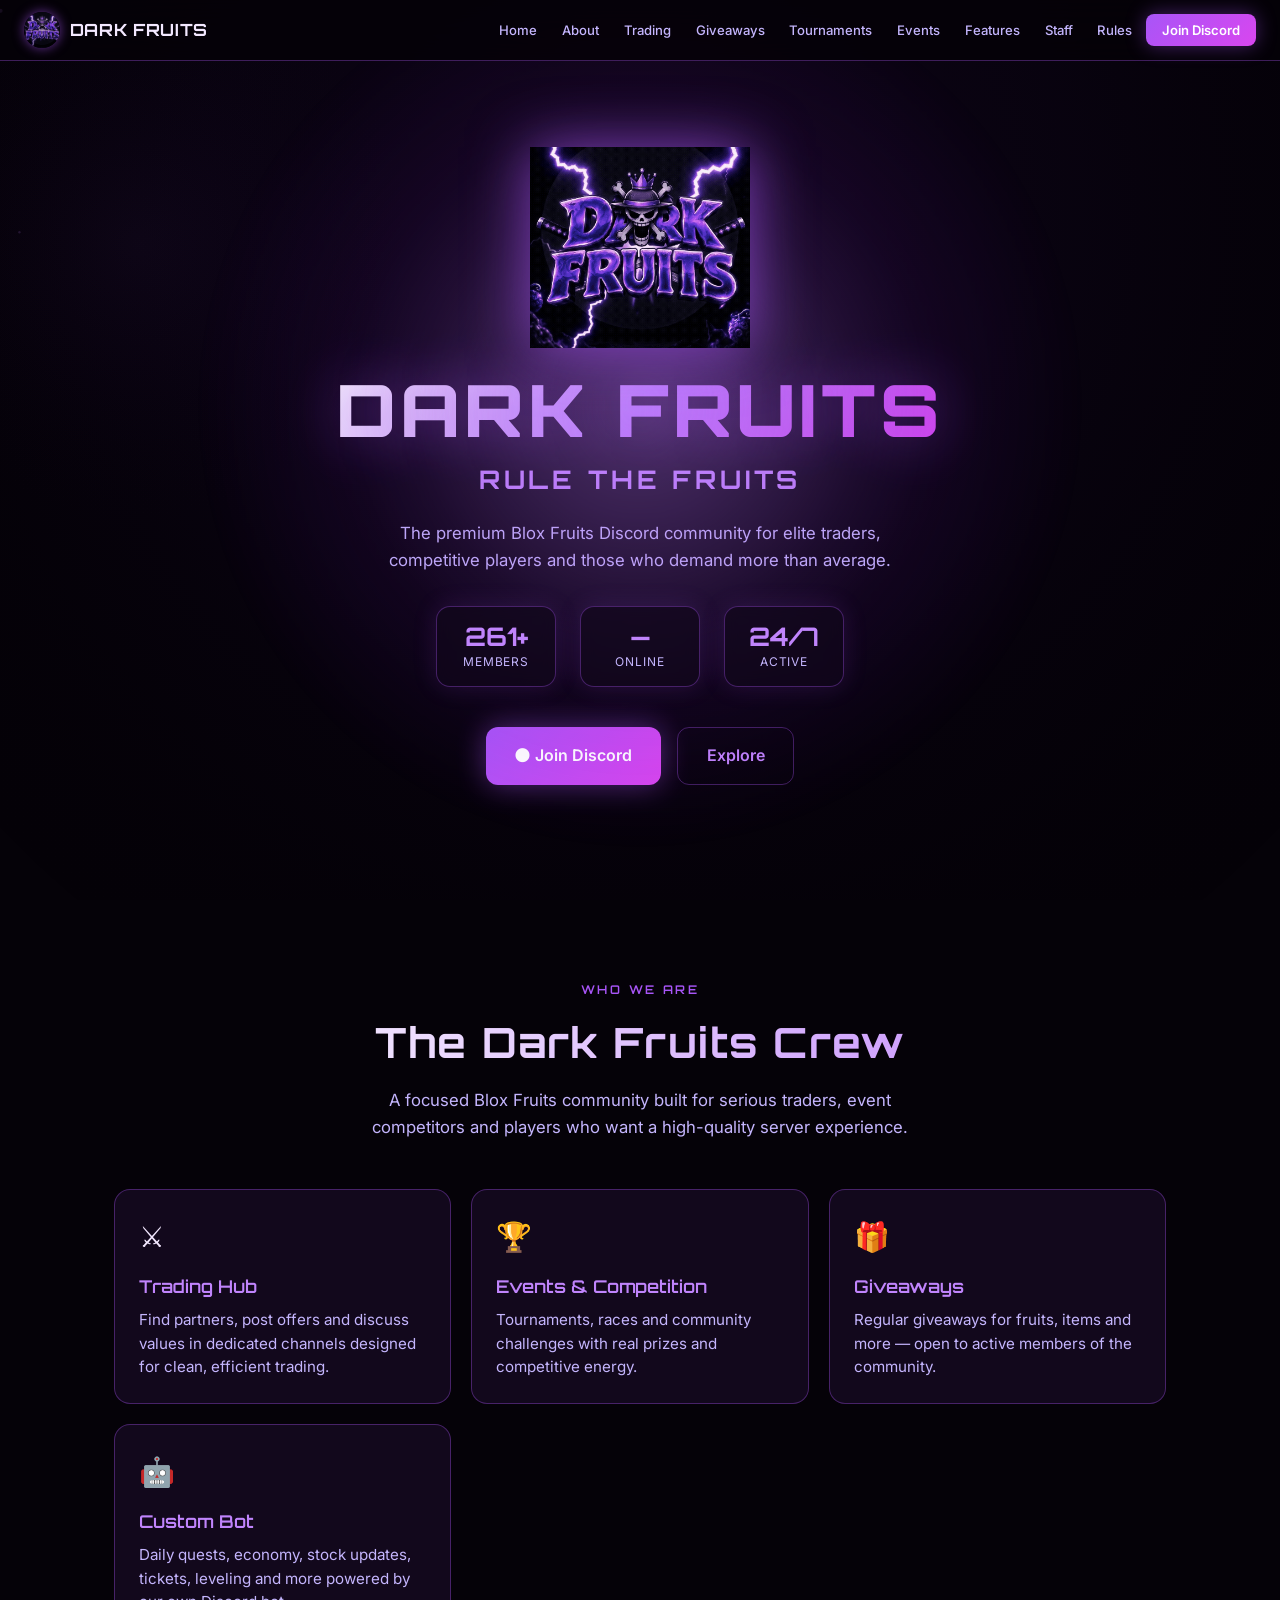
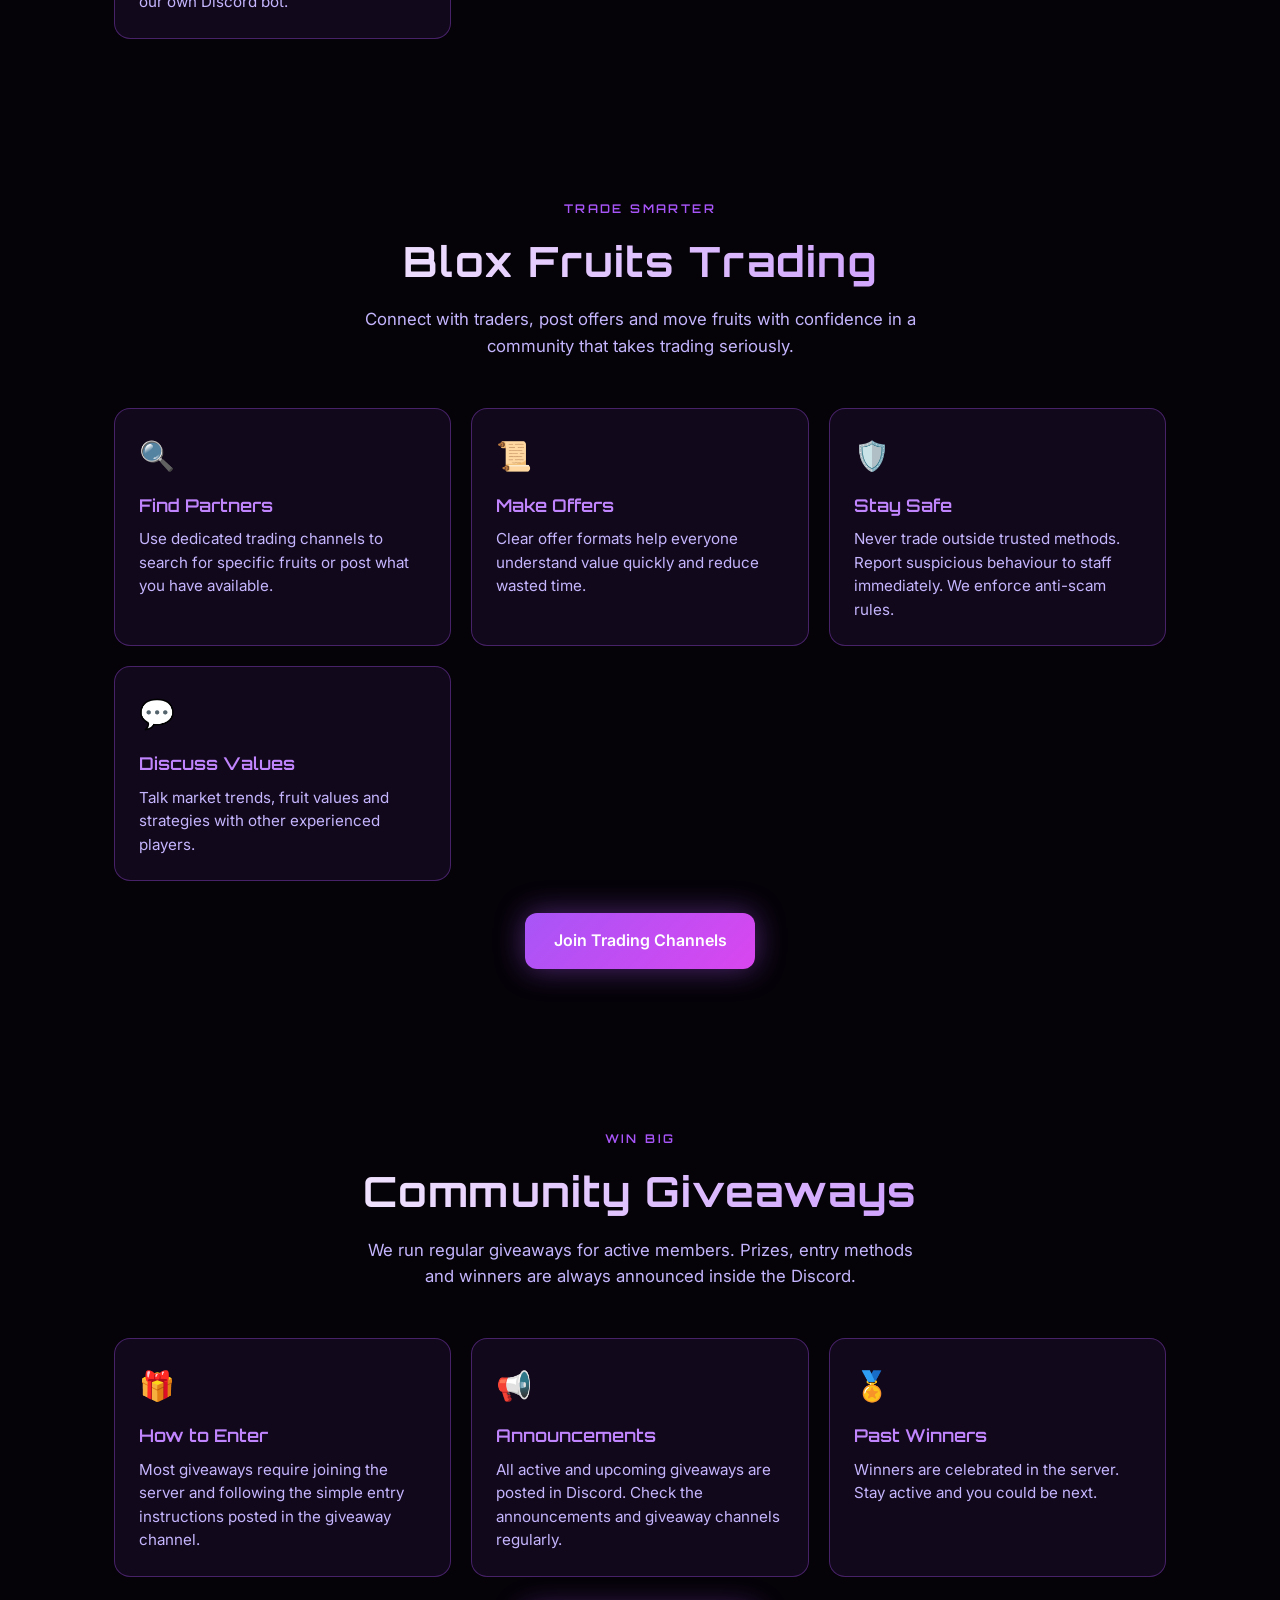
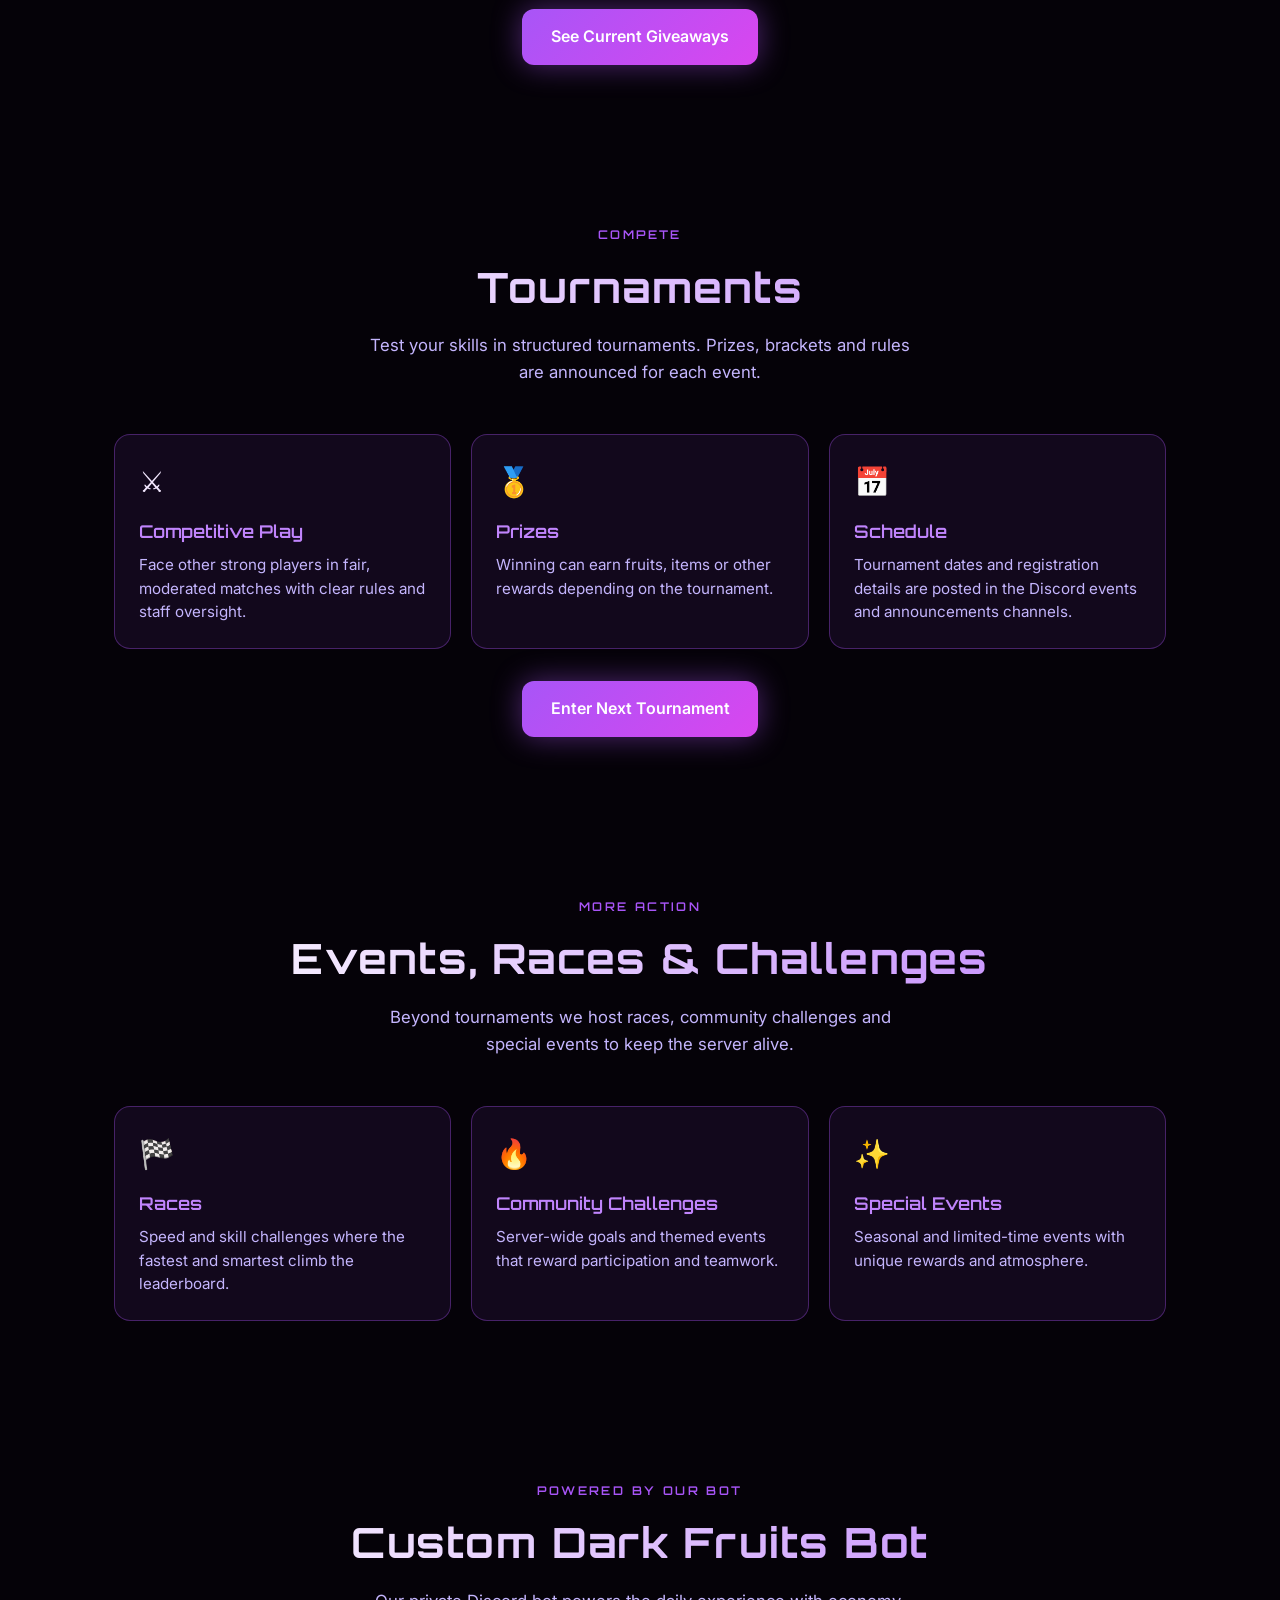
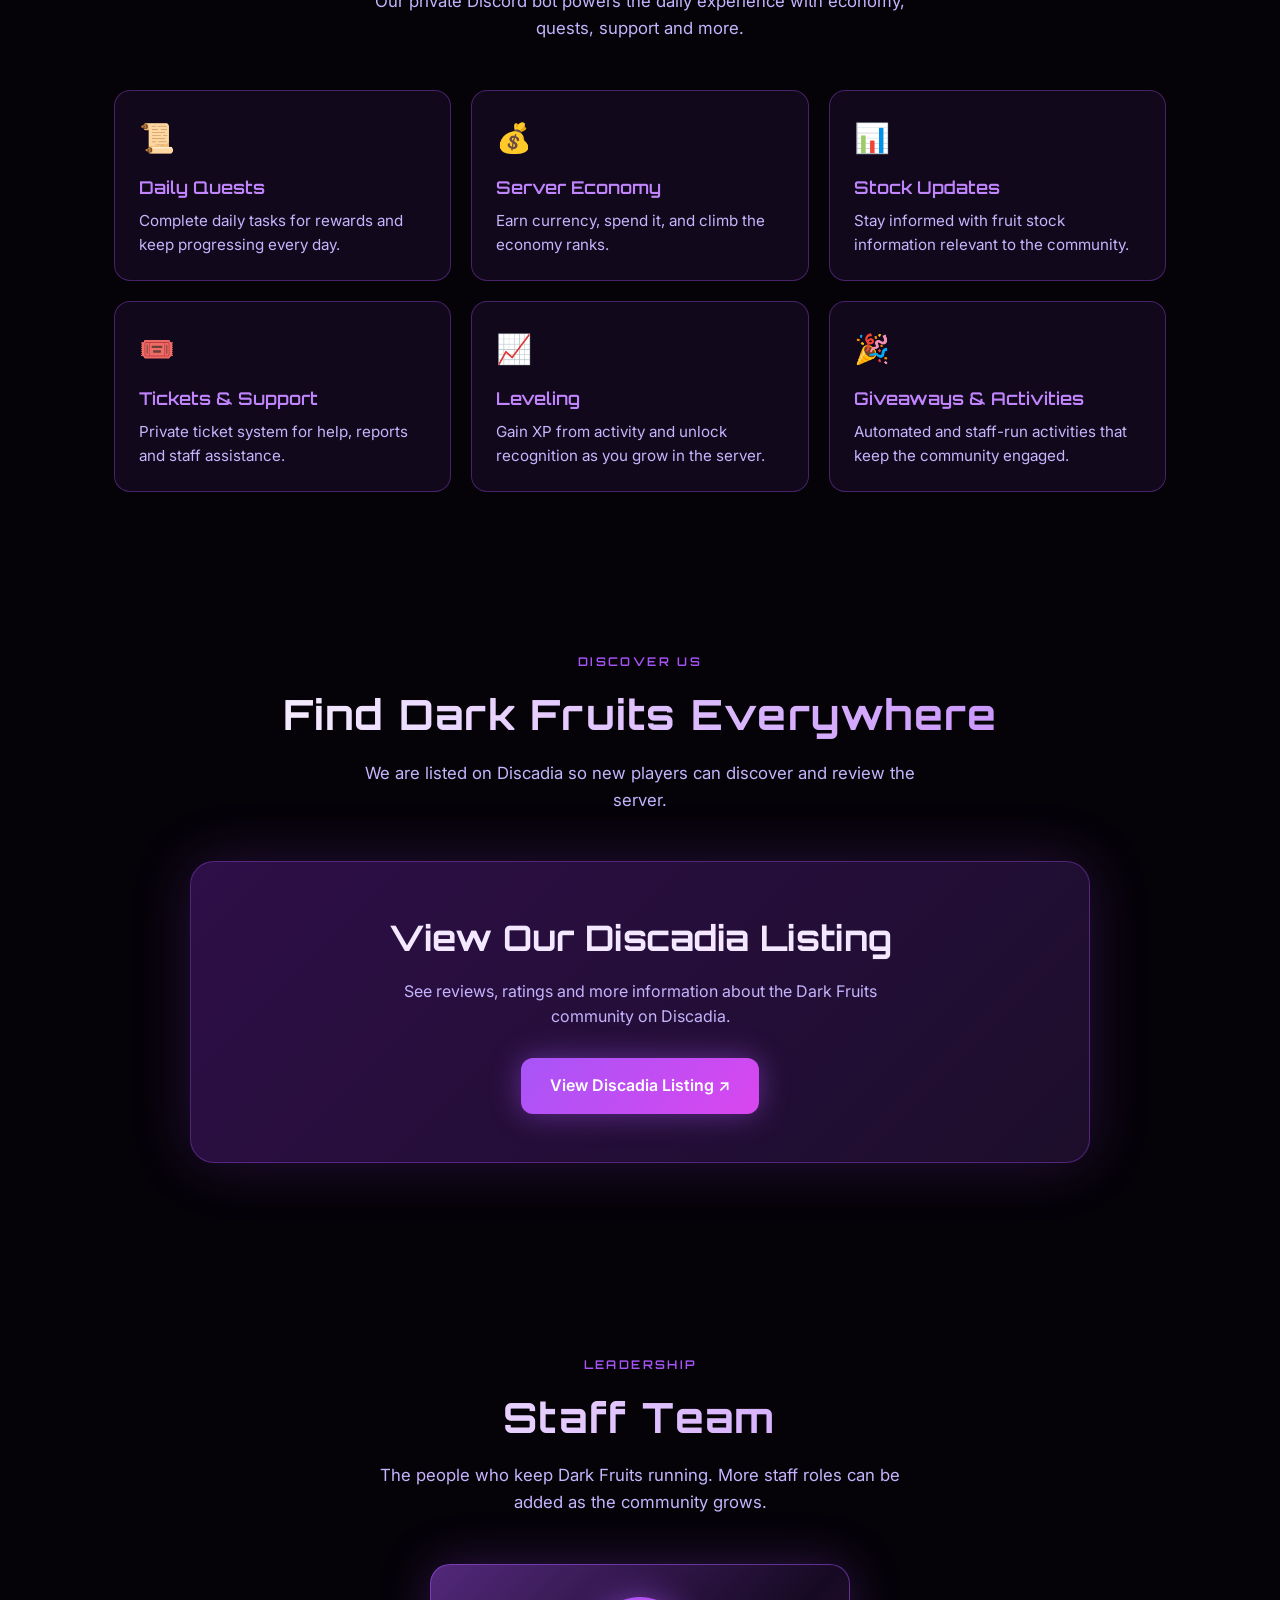
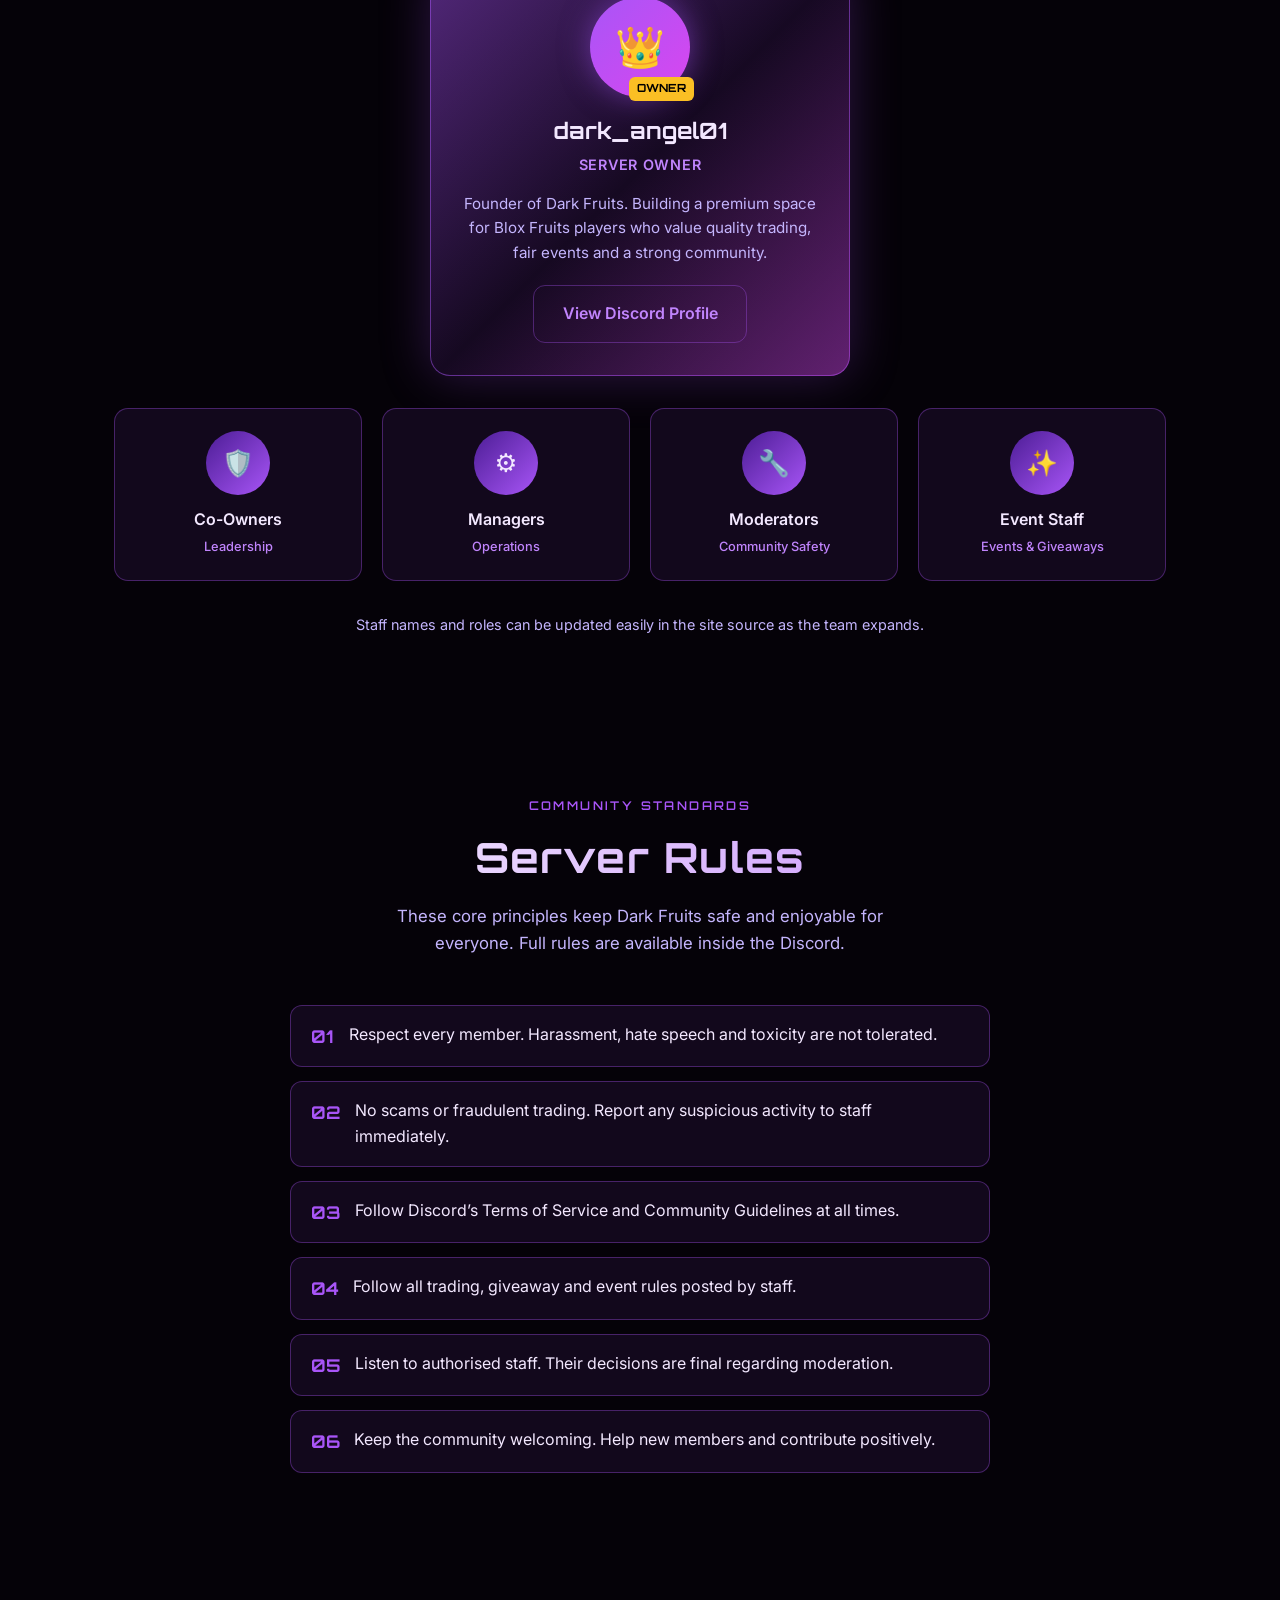
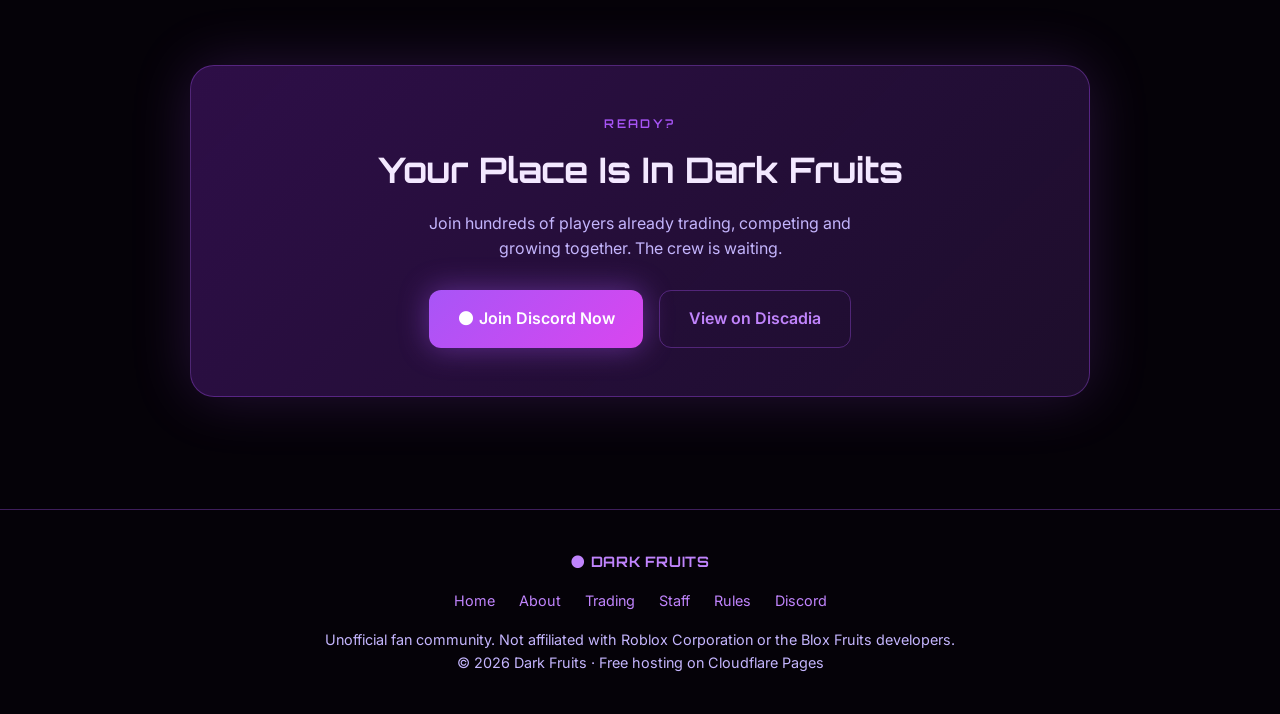
==== index.html @ 6601aec8 "Add files via upload" ====
<!DOCTYPE html>
<html lang="en">
<head>
  <meta charset="UTF-8">
  <meta name="viewport" content="width=device-width, initial-scale=1.0">
  <title>DARK FRUITS — Premium Blox Fruits Discord Community</title>
  <meta name="description" content="Join DARK FRUITS, the premium Blox Fruits Discord community for trading, giveaways, tournaments, races and elite players. Rule the fruits with us.">
  <meta name="keywords" content="Blox Fruits, Discord, trading, giveaways, tournaments, Roblox, Dark Fruits, Blox Fruits community">
  <meta name="author" content="Dark Fruits">
  <meta name="robots" content="index, follow">
  <link rel="canonical" href="https://dark-fruits.pages.dev/">

  <!-- Open Graph -->
  <meta property="og:type" content="website">
  <meta property="og:url" content="https://dark-fruits.pages.dev/">
  <meta property="og:title" content="DARK FRUITS — Premium Blox Fruits Discord Community">
  <meta property="og:description" content="Rule the fruits. Join the elite Blox Fruits trading, giveaways, tournaments and community hub.">
  <meta property="og:image" content="https://dark-fruits.pages.dev/dark-fruits-logo.jpg">
  <meta property="og:site_name" content="DARK FRUITS">

  <!-- Twitter -->
  <meta name="twitter:card" content="summary_large_image">
  <meta name="twitter:title" content="DARK FRUITS — Premium Blox Fruits Discord">
  <meta name="twitter:description" content="Rule the fruits. Elite trading, giveaways & tournaments.">
  <meta name="twitter:image" content="https://dark-fruits.pages.dev/dark-fruits-logo.jpg">

  <!-- Favicons -->
  <link rel="icon" type="image/png" sizes="32x32" href="favicon-32.png">
  <link rel="icon" type="image/png" sizes="16x16" href="favicon-16.png">
  <link rel="apple-touch-icon" sizes="180x180" href="apple-touch-icon.png">

  <!-- Fonts -->
  <link rel="preconnect" href="https://fonts.googleapis.com">
  <link rel="preconnect" href="https://fonts.gstatic.com" crossorigin>
  <link href="https://fonts.googleapis.com/css2?family=Orbitron:wght@500;700;900&family=Inter:wght@300;400;500;600;700&display=swap" rel="stylesheet">

  <style>
    :root {
      --bg: #050208;
      --bg-elevated: #0c0614;
      --bg-card: #12081c;
      --purple: #a855f7;
      --purple-bright: #c084fc;
      --purple-glow: #d946ef;
      --purple-dark: #6b21a8;
      --text: #f3e8ff;
      --text-muted: #c4b5fd;
      --border: rgba(168, 85, 247, 0.35);
      --radius: 16px;
      --font-display: 'Orbitron', system-ui, sans-serif;
      --font-body: 'Inter', system-ui, sans-serif;
    }

    *, *::before, *::after { box-sizing: border-box; margin: 0; padding: 0; }

    html {
      scroll-behavior: smooth;
      font-size: 16px;
    }

    @media (prefers-reduced-motion: reduce) {
      html { scroll-behavior: auto; }
      *, *::before, *::after {
        animation-duration: 0.01ms !important;
        animation-iteration-count: 1 !important;
        transition-duration: 0.01ms !important;
      }
    }

    body {
      font-family: var(--font-body);
      background: var(--bg);
      color: var(--text);
      line-height: 1.6;
      overflow-x: hidden;
      min-height: 100vh;
    }

    /* ===== CANVAS BACKGROUND ===== */
    #bg-canvas {
      position: fixed;
      inset: 0;
      z-index: 0;
      pointer-events: none;
    }

    /* ===== NAV ===== */
    .nav {
      position: fixed;
      top: 0;
      left: 0;
      right: 0;
      z-index: 1000;
      padding: 0.75rem 1.5rem;
      background: rgba(5, 2, 8, 0.85);
      backdrop-filter: blur(16px);
      border-bottom: 1px solid var(--border);
      transition: background 0.3s;
    }

    .nav-inner {
      max-width: 1280px;
      margin: 0 auto;
      display: flex;
      align-items: center;
      justify-content: space-between;
      gap: 1rem;
    }

    .nav-logo {
      display: flex;
      align-items: center;
      gap: 0.6rem;
      text-decoration: none;
      color: var(--text);
      font-family: var(--font-display);
      font-weight: 700;
      font-size: 1.05rem;
      letter-spacing: 0.04em;
    }

    .nav-logo img {
      width: 36px;
      height: 36px;
      border-radius: 50%;
      object-fit: cover;
      box-shadow: 0 0 12px rgba(168, 85, 247, 0.6);
    }

    .nav-links {
      display: flex;
      align-items: center;
      gap: 0.15rem;
      list-style: none;
    }

    .nav-links a {
      color: var(--text-muted);
      text-decoration: none;
      font-size: 0.82rem;
      font-weight: 500;
      padding: 0.45rem 0.7rem;
      border-radius: 8px;
      transition: color 0.2s, background 0.2s;
      white-space: nowrap;
    }

    .nav-links a:hover,
    .nav-links a.active {
      color: var(--purple-bright);
      background: rgba(168, 85, 247, 0.12);
    }

    .nav-cta {
      background: linear-gradient(135deg, var(--purple), var(--purple-glow));
      color: #fff !important;
      font-weight: 600 !important;
      padding: 0.5rem 1rem !important;
      box-shadow: 0 0 20px rgba(168, 85, 247, 0.4);
    }

    .nav-cta:hover {
      filter: brightness(1.1);
      transform: translateY(-1px);
    }

    .menu-btn {
      display: none;
      background: transparent;
      border: 1px solid var(--border);
      color: var(--text);
      width: 42px;
      height: 42px;
      border-radius: 10px;
      font-size: 1.3rem;
      cursor: pointer;
      align-items: center;
      justify-content: center;
    }

    /* ===== HERO ===== */
    .hero {
      position: relative;
      z-index: 1;
      min-height: 100vh;
      display: flex;
      flex-direction: column;
      align-items: center;
      justify-content: center;
      text-align: center;
      padding: 6rem 1.5rem 4rem;
      overflow: hidden;
    }

    .hero-glow {
      position: absolute;
      width: min(900px, 120vw);
      height: min(900px, 120vw);
      border-radius: 50%;
      background: radial-gradient(circle,
        rgba(168, 85, 247, 0.28) 0%,
        rgba(126, 34, 206, 0.12) 35%,
        transparent 70%);
      top: 45%;
      left: 50%;
      transform: translate(-50%, -50%);
      pointer-events: none;
      animation: pulse-glow 8s ease-in-out infinite;
      filter: blur(2px);
    }

    .hero-glow::after {
      content: '';
      position: absolute;
      inset: 15%;
      border-radius: 50%;
      background: radial-gradient(circle, rgba(216, 180, 254, 0.15) 0%, transparent 65%);
      animation: pulse-glow 6s ease-in-out infinite reverse;
    }

    @keyframes pulse-glow {
      0%, 100% { opacity: 0.7; transform: translate(-50%, -50%) scale(1); }
      50% { opacity: 1; transform: translate(-50%, -50%) scale(1.12); }
    }


    .hero-logo {
      width: min(220px, 55vw);
      height: auto;
      margin-bottom: 1.5rem;
      filter: drop-shadow(0 0 30px rgba(168, 85, 247, 0.7));
      animation: float 5s ease-in-out infinite;
    }

    @keyframes float {
      0%, 100% { transform: translateY(0); }
      50% { transform: translateY(-12px); }
    }

    .hero h1 {
      font-family: var(--font-display);
      font-weight: 900;
      font-size: clamp(2.4rem, 8vw, 4.5rem);
      letter-spacing: 0.06em;
      line-height: 1.05;
      background: linear-gradient(135deg, #fff 0%, var(--purple-bright) 50%, var(--purple-glow) 100%);
      -webkit-background-clip: text;
      -webkit-text-fill-color: transparent;
      background-clip: text;
      margin-bottom: 0.75rem;
      text-shadow: 0 0 60px rgba(168, 85, 247, 0.5);
    }

    .hero-tagline {
      font-family: var(--font-display);
      font-size: clamp(1.1rem, 3vw, 1.6rem);
      font-weight: 700;
      color: var(--purple-bright);
      letter-spacing: 0.15em;
      margin-bottom: 1.25rem;
      text-transform: uppercase;
    }

    .hero-desc {
      max-width: 520px;
      color: var(--text-muted);
      font-size: 1.05rem;
      margin-bottom: 2rem;
    }

    .hero-stats {
      display: flex;
      gap: 1.5rem;
      margin-bottom: 2.5rem;
      flex-wrap: wrap;
      justify-content: center;
    }

    .stat-card {
      background: rgba(18, 8, 28, 0.7);
      border: 1px solid var(--border);
      border-radius: 14px;
      padding: 0.9rem 1.4rem;
      min-width: 120px;
      backdrop-filter: blur(8px);
      box-shadow: 0 0 24px rgba(168, 85, 247, 0.15);
    }

    .stat-value {
      font-family: var(--font-display);
      font-size: 1.6rem;
      font-weight: 700;
      color: var(--purple-bright);
      line-height: 1.2;
    }

    .stat-label {
      font-size: 0.75rem;
      color: var(--text-muted);
      text-transform: uppercase;
      letter-spacing: 0.08em;
    }

    .btn {
      display: inline-flex;
      align-items: center;
      gap: 0.5rem;
      padding: 0.95rem 1.8rem;
      border-radius: 12px;
      font-weight: 600;
      font-size: 1rem;
      text-decoration: none;
      transition: transform 0.2s, box-shadow 0.2s, filter 0.2s;
      border: none;
      cursor: pointer;
      font-family: var(--font-body);
    }

    .btn-primary {
      background: linear-gradient(135deg, var(--purple) 0%, var(--purple-glow) 100%);
      color: #fff;
      box-shadow: 0 0 30px rgba(168, 85, 247, 0.45);
    }

    .btn-primary:hover {
      transform: translateY(-3px);
      box-shadow: 0 0 40px rgba(168, 85, 247, 0.65);
      filter: brightness(1.08);
    }

    .btn-secondary {
      background: transparent;
      color: var(--purple-bright);
      border: 1px solid var(--border);
    }

    .btn-secondary:hover {
      background: rgba(168, 85, 247, 0.12);
      transform: translateY(-2px);
    }

    .hero-buttons {
      display: flex;
      gap: 1rem;
      flex-wrap: wrap;
      justify-content: center;
    }

    /* ===== SECTIONS ===== */
    .section {
      position: relative;
      z-index: 1;
      padding: 5rem 1.5rem;
      max-width: 1100px;
      margin: 0 auto;
    }

    .section-head {
      text-align: center;
      margin-bottom: 3rem;
    }

    .kicker {
      font-family: var(--font-display);
      font-size: 0.75rem;
      font-weight: 600;
      letter-spacing: 0.2em;
      color: var(--purple);
      text-transform: uppercase;
      margin-bottom: 0.6rem;
    }

    .section-head h2 {
      font-family: var(--font-display);
      font-size: clamp(1.8rem, 4.5vw, 2.6rem);
      font-weight: 700;
      letter-spacing: 0.03em;
      margin-bottom: 0.75rem;
      background: linear-gradient(90deg, #fff, var(--purple-bright));
      -webkit-background-clip: text;
      -webkit-text-fill-color: transparent;
      background-clip: text;
    }

    .section-head p {
      color: var(--text-muted);
      max-width: 560px;
      margin: 0 auto;
      font-size: 1.05rem;
    }

    /* Cards grid */
    .cards {
      display: grid;
      grid-template-columns: repeat(auto-fit, minmax(260px, 1fr));
      gap: 1.25rem;
    }

    .card {
      background: var(--bg-card);
      border: 1px solid var(--border);
      border-radius: var(--radius);
      padding: 1.5rem;
      transition: transform 0.25s, box-shadow 0.25s, border-color 0.25s;
      position: relative;
      overflow: hidden;
    }

    .card::before {
      content: '';
      position: absolute;
      inset: 0;
      background: linear-gradient(135deg, rgba(168, 85, 247, 0.08), transparent 60%);
      opacity: 0;
      transition: opacity 0.25s;
    }

    .card:hover {
      transform: translateY(-6px);
      box-shadow: 0 12px 40px rgba(168, 85, 247, 0.2);
      border-color: rgba(168, 85, 247, 0.6);
    }

    .card:hover::before { opacity: 1; }

    .card-icon {
      font-size: 1.8rem;
      margin-bottom: 0.75rem;
      display: block;
    }

    .card h3 {
      font-family: var(--font-display);
      font-size: 1.1rem;
      font-weight: 600;
      margin-bottom: 0.5rem;
      color: var(--purple-bright);
    }

    .card p {
      color: var(--text-muted);
      font-size: 0.95rem;
      line-height: 1.55;
    }

    /* Owner card */
    .owner-card {
      background: linear-gradient(145deg, #1a0a28, #12081c);
      border: 1px solid rgba(168, 85, 247, 0.5);
      border-radius: 20px;
      padding: 2rem;
      display: flex;
      flex-direction: column;
      align-items: center;
      text-align: center;
      max-width: 420px;
      margin: 0 auto;
      box-shadow: 0 0 50px rgba(168, 85, 247, 0.25);
      position: relative;
    }

    .owner-card::after {
      content: '';
      position: absolute;
      inset: -1px;
      border-radius: 20px;
      background: linear-gradient(135deg, var(--purple), transparent, var(--purple-glow));
      z-index: -1;
      opacity: 0.4;
    }

    .owner-avatar {
      width: 100px;
      height: 100px;
      border-radius: 50%;
      background: linear-gradient(135deg, var(--purple), var(--purple-glow));
      display: flex;
      align-items: center;
      justify-content: center;
      font-size: 2.5rem;
      margin-bottom: 1rem;
      box-shadow: 0 0 30px rgba(168, 85, 247, 0.5);
      position: relative;
    }

    .owner-badge {
      position: absolute;
      bottom: -4px;
      right: -4px;
      background: #fbbf24;
      color: #000;
      font-size: 0.7rem;
      font-weight: 700;
      padding: 0.2rem 0.5rem;
      border-radius: 6px;
      font-family: var(--font-display);
    }

    .owner-name {
      font-family: var(--font-display);
      font-size: 1.4rem;
      font-weight: 700;
      margin-bottom: 0.25rem;
    }

    .owner-role {
      color: var(--purple-bright);
      font-size: 0.9rem;
      font-weight: 600;
      margin-bottom: 1rem;
      letter-spacing: 0.05em;
    }

    .owner-bio {
      color: var(--text-muted);
      font-size: 0.95rem;
      margin-bottom: 1.25rem;
    }

    /* Staff */
    .staff-grid {
      display: grid;
      grid-template-columns: repeat(auto-fit, minmax(200px, 1fr));
      gap: 1.25rem;
    }

    .staff-card {
      background: var(--bg-card);
      border: 1px solid var(--border);
      border-radius: 14px;
      padding: 1.4rem;
      text-align: center;
      transition: transform 0.2s, border-color 0.2s;
    }

    .staff-card:hover {
      transform: translateY(-4px);
      border-color: var(--purple);
    }

    .staff-avatar {
      width: 64px;
      height: 64px;
      border-radius: 50%;
      background: linear-gradient(135deg, #4c1d95, var(--purple));
      margin: 0 auto 0.75rem;
      display: flex;
      align-items: center;
      justify-content: center;
      font-size: 1.6rem;
    }

    .staff-name {
      font-weight: 600;
      margin-bottom: 0.25rem;
    }

    .staff-role {
      font-size: 0.8rem;
      color: var(--purple-bright);
      font-weight: 500;
    }

    /* Rules list */
    .rules-list {
      list-style: none;
      display: grid;
      gap: 0.9rem;
      max-width: 700px;
      margin: 0 auto;
    }

    .rules-list li {
      background: var(--bg-card);
      border: 1px solid var(--border);
      border-radius: 12px;
      padding: 1rem 1.25rem;
      display: flex;
      gap: 0.9rem;
      align-items: flex-start;
      transition: border-color 0.2s;
    }

    .rules-list li:hover { border-color: var(--purple); }

    .rule-num {
      font-family: var(--font-display);
      font-weight: 700;
      color: var(--purple);
      font-size: 1.1rem;
      min-width: 1.5rem;
    }

    /* CTA band */
    .cta-band {
      background: linear-gradient(135deg, rgba(107, 33, 168, 0.4), rgba(168, 85, 247, 0.15));
      border: 1px solid var(--border);
      border-radius: 24px;
      padding: 3rem 2rem;
      text-align: center;
      margin: 2rem auto;
      max-width: 900px;
      box-shadow: 0 0 60px rgba(168, 85, 247, 0.2);
    }

    .cta-band h2 {
      font-family: var(--font-display);
      font-size: clamp(1.6rem, 4vw, 2.2rem);
      margin-bottom: 0.75rem;
    }

    .cta-band p {
      color: var(--text-muted);
      margin-bottom: 1.75rem;
      max-width: 480px;
      margin-left: auto;
      margin-right: auto;
    }

    /* Footer */
    .footer {
      position: relative;
      z-index: 1;
      border-top: 1px solid var(--border);
      padding: 2.5rem 1.5rem;
      text-align: center;
      color: var(--text-muted);
      font-size: 0.9rem;
    }

    .footer strong {
      color: var(--purple-bright);
      font-family: var(--font-display);
      letter-spacing: 0.05em;
    }

    .footer a {
      color: var(--purple-bright);
      text-decoration: none;
    }

    .footer a:hover { text-decoration: underline; }

    .footer-links {
      display: flex;
      gap: 1.5rem;
      justify-content: center;
      flex-wrap: wrap;
      margin: 1rem 0;
    }

    /* Reveal animation */
    .reveal {
      opacity: 0;
      transform: translateY(30px);
      transition: opacity 0.7s ease, transform 0.7s ease;
    }

    .reveal.visible {
      opacity: 1;
      transform: translateY(0);
    }

    /* Mobile nav */
    @media (max-width: 980px) {
      .nav-links {
        position: fixed;
        top: 60px;
        left: 0;
        right: 0;
        background: rgba(5, 2, 8, 0.97);
        backdrop-filter: blur(20px);
        flex-direction: column;
        padding: 1rem;
        gap: 0.25rem;
        border-bottom: 1px solid var(--border);
        transform: translateY(-120%);
        opacity: 0;
        pointer-events: none;
        transition: transform 0.3s, opacity 0.3s;
        max-height: calc(100vh - 60px);
        overflow-y: auto;
      }

      .nav-links.open {
        transform: translateY(0);
        opacity: 1;
        pointer-events: auto;
      }

      .nav-links a {
        width: 100%;
        padding: 0.85rem 1rem;
        font-size: 0.95rem;
      }

      .menu-btn { display: flex; }
    }

    @media (max-width: 600px) {
      .hero { padding-top: 5rem; }
      .hero-stats { gap: 0.75rem; }
      .stat-card { min-width: 100px; padding: 0.7rem 1rem; }
      .stat-value { font-size: 1.3rem; }
      .section { padding: 3.5rem 1.1rem; }
    }

    /* Utility */
    .text-center { text-align: center; }
    .mt-2 { margin-top: 2rem; }
    .mb-2 { margin-bottom: 2rem; }
    .flex-center {
      display: flex;
      justify-content: center;
      gap: 1rem;
      flex-wrap: wrap;
    }
  </style>
</head>
<body>
  <canvas id="bg-canvas"></canvas>

  <!-- NAV -->
  <nav class="nav" id="nav">
    <div class="nav-inner">
      <a href="#home" class="nav-logo">
        <img src="dark-fruits-logo.gif" alt="Dark Fruits logo" width="36" height="36">
        DARK FRUITS
      </a>
      <button class="menu-btn" id="menu-btn" aria-label="Toggle menu" aria-expanded="false">☰</button>
      <ul class="nav-links" id="nav-links">
        <li><a href="#home">Home</a></li>
        <li><a href="#about">About</a></li>
        <li><a href="#trading">Trading</a></li>
        <li><a href="#giveaways">Giveaways</a></li>
        <li><a href="#tournaments">Tournaments</a></li>
        <li><a href="#events">Events</a></li>
        <li><a href="#features">Features</a></li>
        <li><a href="#staff">Staff</a></li>
        <li><a href="#rules">Rules</a></li>
        <li><a href="#join" class="nav-cta">Join Discord</a></li>
      </ul>
    </div>
  </nav>

  <!-- HERO -->
  <header class="hero" id="home">
    <div class="hero-glow"></div>
    <img src="dark-fruits-logo.gif" alt="DARK FRUITS animated logo" class="hero-logo" width="220" height="200">
    <h1>DARK FRUITS</h1>
    <p class="hero-tagline">RULE THE FRUITS</p>
    <p class="hero-desc">The premium Blox Fruits Discord community for elite traders, competitive players and those who demand more than average.</p>

    <div class="hero-stats">
      <div class="stat-card">
        <div class="stat-value" id="member-count">—</div>
        <div class="stat-label">Members</div>
      </div>
      <div class="stat-card">
        <div class="stat-value" id="online-count">—</div>
        <div class="stat-label">Online</div>
      </div>
      <div class="stat-card">
        <div class="stat-value">24/7</div>
        <div class="stat-label">Active</div>
      </div>
    </div>

    <div class="hero-buttons">
      <a href="https://discord.gg/jNrBh8EbQ" class="btn btn-primary" target="_blank" rel="noopener">
        🌑 Join Discord
      </a>
      <a href="#about" class="btn btn-secondary">Explore</a>
    </div>
  </header>

  <main>
    <!-- ABOUT -->
    <section class="section" id="about">
      <div class="section-head reveal">
        <div class="kicker">Who We Are</div>
        <h2>The Dark Fruits Crew</h2>
        <p>A focused Blox Fruits community built for serious traders, event competitors and players who want a high-quality server experience.</p>
      </div>
      <div class="cards reveal">
        <article class="card">
          <span class="card-icon">⚔️</span>
          <h3>Trading Hub</h3>
          <p>Find partners, post offers and discuss values in dedicated channels designed for clean, efficient trading.</p>
        </article>
        <article class="card">
          <span class="card-icon">🏆</span>
          <h3>Events & Competition</h3>
          <p>Tournaments, races and community challenges with real prizes and competitive energy.</p>
        </article>
        <article class="card">
          <span class="card-icon">🎁</span>
          <h3>Giveaways</h3>
          <p>Regular giveaways for fruits, items and more — open to active members of the community.</p>
        </article>
        <article class="card">
          <span class="card-icon">🤖</span>
          <h3>Custom Bot</h3>
          <p>Daily quests, economy, stock updates, tickets, leveling and more powered by our own Discord bot.</p>
        </article>
      </div>
    </section>

    <!-- TRADING -->
    <section class="section" id="trading">
      <div class="section-head reveal">
        <div class="kicker">Trade Smarter</div>
        <h2>Blox Fruits Trading</h2>
        <p>Connect with traders, post offers and move fruits with confidence in a community that takes trading seriously.</p>
      </div>
      <div class="cards reveal">
        <article class="card">
          <span class="card-icon">🔍</span>
          <h3>Find Partners</h3>
          <p>Use dedicated trading channels to search for specific fruits or post what you have available.</p>
        </article>
        <article class="card">
          <span class="card-icon">📜</span>
          <h3>Make Offers</h3>
          <p>Clear offer formats help everyone understand value quickly and reduce wasted time.</p>
        </article>
        <article class="card">
          <span class="card-icon">🛡️</span>
          <h3>Stay Safe</h3>
          <p>Never trade outside trusted methods. Report suspicious behaviour to staff immediately. We enforce anti-scam rules.</p>
        </article>
        <article class="card">
          <span class="card-icon">💬</span>
          <h3>Discuss Values</h3>
          <p>Talk market trends, fruit values and strategies with other experienced players.</p>
        </article>
      </div>
      <div class="text-center mt-2 reveal">
        <a href="https://discord.gg/jNrBh8EbQ" class="btn btn-primary" target="_blank" rel="noopener">Join Trading Channels</a>
      </div>
    </section>

    <!-- GIVEAWAYS -->
    <section class="section" id="giveaways">
      <div class="section-head reveal">
        <div class="kicker">Win Big</div>
        <h2>Community Giveaways</h2>
        <p>We run regular giveaways for active members. Prizes, entry methods and winners are always announced inside the Discord.</p>
      </div>
      <div class="cards reveal">
        <article class="card">
          <span class="card-icon">🎁</span>
          <h3>How to Enter</h3>
          <p>Most giveaways require joining the server and following the simple entry instructions posted in the giveaway channel.</p>
        </article>
        <article class="card">
          <span class="card-icon">📢</span>
          <h3>Announcements</h3>
          <p>All active and upcoming giveaways are posted in Discord. Check the announcements and giveaway channels regularly.</p>
        </article>
        <article class="card">
          <span class="card-icon">🏅</span>
          <h3>Past Winners</h3>
          <p>Winners are celebrated in the server. Stay active and you could be next.</p>
        </article>
      </div>
      <div class="text-center mt-2 reveal">
        <a href="https://discord.gg/jNrBh8EbQ" class="btn btn-primary" target="_blank" rel="noopener">See Current Giveaways</a>
      </div>
    </section>

    <!-- TOURNAMENTS -->
    <section class="section" id="tournaments">
      <div class="section-head reveal">
        <div class="kicker">Compete</div>
        <h2>Tournaments</h2>
        <p>Test your skills in structured tournaments. Prizes, brackets and rules are announced for each event.</p>
      </div>
      <div class="cards reveal">
        <article class="card">
          <span class="card-icon">⚔️</span>
          <h3>Competitive Play</h3>
          <p>Face other strong players in fair, moderated matches with clear rules and staff oversight.</p>
        </article>
        <article class="card">
          <span class="card-icon">🥇</span>
          <h3>Prizes</h3>
          <p>Winning can earn fruits, items or other rewards depending on the tournament.</p>
        </article>
        <article class="card">
          <span class="card-icon">📅</span>
          <h3>Schedule</h3>
          <p>Tournament dates and registration details are posted in the Discord events and announcements channels.</p>
        </article>
      </div>
      <div class="text-center mt-2 reveal">
        <a href="https://discord.gg/jNrBh8EbQ" class="btn btn-primary" target="_blank" rel="noopener">Enter Next Tournament</a>
      </div>
    </section>

    <!-- EVENTS & RACES -->
    <section class="section" id="events">
      <div class="section-head reveal">
        <div class="kicker">More Action</div>
        <h2>Events, Races & Challenges</h2>
        <p>Beyond tournaments we host races, community challenges and special events to keep the server alive.</p>
      </div>
      <div class="cards reveal">
        <article class="card">
          <span class="card-icon">🏁</span>
          <h3>Races</h3>
          <p>Speed and skill challenges where the fastest and smartest climb the leaderboard.</p>
        </article>
        <article class="card">
          <span class="card-icon">🔥</span>
          <h3>Community Challenges</h3>
          <p>Server-wide goals and themed events that reward participation and teamwork.</p>
        </article>
        <article class="card">
          <span class="card-icon">✨</span>
          <h3>Special Events</h3>
          <p>Seasonal and limited-time events with unique rewards and atmosphere.</p>
        </article>
      </div>
    </section>

    <!-- SERVER FEATURES / BOT -->
    <section class="section" id="features">
      <div class="section-head reveal">
        <div class="kicker">Powered by Our Bot</div>
        <h2>Custom Dark Fruits Bot</h2>
        <p>Our private Discord bot powers the daily experience with economy, quests, support and more.</p>
      </div>
      <div class="cards reveal">
        <article class="card">
          <span class="card-icon">📜</span>
          <h3>Daily Quests</h3>
          <p>Complete daily tasks for rewards and keep progressing every day.</p>
        </article>
        <article class="card">
          <span class="card-icon">💰</span>
          <h3>Server Economy</h3>
          <p>Earn currency, spend it, and climb the economy ranks.</p>
        </article>
        <article class="card">
          <span class="card-icon">📊</span>
          <h3>Stock Updates</h3>
          <p>Stay informed with fruit stock information relevant to the community.</p>
        </article>
        <article class="card">
          <span class="card-icon">🎟️</span>
          <h3>Tickets & Support</h3>
          <p>Private ticket system for help, reports and staff assistance.</p>
        </article>
        <article class="card">
          <span class="card-icon">📈</span>
          <h3>Leveling</h3>
          <p>Gain XP from activity and unlock recognition as you grow in the server.</p>
        </article>
        <article class="card">
          <span class="card-icon">🎉</span>
          <h3>Giveaways & Activities</h3>
          <p>Automated and staff-run activities that keep the community engaged.</p>
        </article>
      </div>
    </section>

    <!-- COMMUNITY / DISCADIA -->
    <section class="section" id="community">
      <div class="section-head reveal">
        <div class="kicker">Discover Us</div>
        <h2>Find Dark Fruits Everywhere</h2>
        <p>We are listed on Discadia so new players can discover and review the server.</p>
      </div>
      <div class="cta-band reveal">
        <h2>View Our Discadia Listing</h2>
        <p>See reviews, ratings and more information about the Dark Fruits community on Discadia.</p>
        <a href="https://dcd.gg/blox-fruits-trading-and-chat-h" class="btn btn-primary" target="_blank" rel="noopener">View Discadia Listing ↗</a>
      </div>
    </section>

    <!-- STAFF -->
    <section class="section" id="staff">
      <div class="section-head reveal">
        <div class="kicker">Leadership</div>
        <h2>Staff Team</h2>
        <p>The people who keep Dark Fruits running. More staff roles can be added as the community grows.</p>
      </div>

      <div class="owner-card reveal mb-2">
        <div class="owner-avatar">
          👑
          <span class="owner-badge">OWNER</span>
        </div>
        <div class="owner-name">dark_angel01</div>
        <div class="owner-role">SERVER OWNER</div>
        <p class="owner-bio">Founder of Dark Fruits. Building a premium space for Blox Fruits players who value quality trading, fair events and a strong community.</p>
        <a href="https://discord.com/users/867796123813019648" class="btn btn-secondary" target="_blank" rel="noopener">View Discord Profile</a>
      </div>

      <div class="staff-grid reveal">
        <div class="staff-card">
          <div class="staff-avatar">🛡️</div>
          <div class="staff-name">Co-Owners</div>
          <div class="staff-role">Leadership</div>
        </div>
        <div class="staff-card">
          <div class="staff-avatar">⚙️</div>
          <div class="staff-name">Managers</div>
          <div class="staff-role">Operations</div>
        </div>
        <div class="staff-card">
          <div class="staff-avatar">🔧</div>
          <div class="staff-name">Moderators</div>
          <div class="staff-role">Community Safety</div>
        </div>
        <div class="staff-card">
          <div class="staff-avatar">✨</div>
          <div class="staff-name">Event Staff</div>
          <div class="staff-role">Events & Giveaways</div>
        </div>
      </div>
      <p class="text-center mt-2" style="color: var(--text-muted); font-size: 0.9rem;">Staff names and roles can be updated easily in the site source as the team expands.</p>
    </section>

    <!-- RULES -->
    <section class="section" id="rules">
      <div class="section-head reveal">
        <div class="kicker">Community Standards</div>
        <h2>Server Rules</h2>
        <p>These core principles keep Dark Fruits safe and enjoyable for everyone. Full rules are available inside the Discord.</p>
      </div>
      <ul class="rules-list reveal">
        <li>
          <span class="rule-num">01</span>
          <div>Respect every member. Harassment, hate speech and toxicity are not tolerated.</div>
        </li>
        <li>
          <span class="rule-num">02</span>
          <div>No scams or fraudulent trading. Report any suspicious activity to staff immediately.</div>
        </li>
        <li>
          <span class="rule-num">03</span>
          <div>Follow Discord’s Terms of Service and Community Guidelines at all times.</div>
        </li>
        <li>
          <span class="rule-num">04</span>
          <div>Follow all trading, giveaway and event rules posted by staff.</div>
        </li>
        <li>
          <span class="rule-num">05</span>
          <div>Listen to authorised staff. Their decisions are final regarding moderation.</div>
        </li>
        <li>
          <span class="rule-num">06</span>
          <div>Keep the community welcoming. Help new members and contribute positively.</div>
        </li>
      </ul>
    </section>

    <!-- JOIN -->
    <section class="section" id="join">
      <div class="cta-band reveal">
        <div class="kicker">Ready?</div>
        <h2>Your Place Is In Dark Fruits</h2>
        <p>Join hundreds of players already trading, competing and growing together. The crew is waiting.</p>
        <div class="flex-center">
          <a href="https://discord.gg/jNrBh8EbQ" class="btn btn-primary" target="_blank" rel="noopener">🌑 Join Discord Now</a>
          <a href="https://dcd.gg/blox-fruits-trading-and-chat-h" class="btn btn-secondary" target="_blank" rel="noopener">View on Discadia</a>
        </div>
      </div>
    </section>
  </main>

  <footer class="footer">
    <strong>🌑 DARK FRUITS</strong>
    <div class="footer-links">
      <a href="#home">Home</a>
      <a href="#about">About</a>
      <a href="#trading">Trading</a>
      <a href="#staff">Staff</a>
      <a href="#rules">Rules</a>
      <a href="https://discord.gg/jNrBh8EbQ" target="_blank" rel="noopener">Discord</a>
    </div>
    <p>Unofficial fan community. Not affiliated with Roblox Corporation or the Blox Fruits developers.</p>
    <p>© <span id="year"></span> Dark Fruits · Free hosting on Cloudflare Pages</p>
  </footer>

  <script>
    // Year
    document.getElementById('year').textContent = new Date().getFullYear();

    // Mobile menu
    const menuBtn = document.getElementById('menu-btn');
    const navLinks = document.getElementById('nav-links');
    menuBtn.addEventListener('click', () => {
      const open = navLinks.classList.toggle('open');
      menuBtn.setAttribute('aria-expanded', String(open));
      menuBtn.textContent = open ? '✕' : '☰';
    });
    navLinks.querySelectorAll('a').forEach(a => {
      a.addEventListener('click', () => {
        navLinks.classList.remove('open');
        menuBtn.setAttribute('aria-expanded', 'false');
        menuBtn.textContent = '☰';
      });
    });

    // Reveal on scroll
    const observer = new IntersectionObserver((entries) => {
      entries.forEach(entry => {
        if (entry.isIntersecting) {
          entry.target.classList.add('visible');
          observer.unobserve(entry.target);
        }
      });
    }, { threshold: 0.12 });
    document.querySelectorAll('.reveal').forEach(el => observer.observe(el));

    // Live Discord stats (public invite endpoint, no token required)
    async function fetchDiscordStats() {
      const memberEl = document.getElementById('member-count');
      const onlineEl = document.getElementById('online-count');
      try {
        const res = await fetch('https://discord.com/api/v9/invites/jNrBh8EbQ?with_counts=true');
        if (!res.ok) throw new Error('API error');
        const data = await res.json();
        const members = data.approximate_member_count;
        const online = data.approximate_presence_count;
        if (typeof members === 'number') {
          memberEl.textContent = members.toLocaleString();
        } else {
          memberEl.textContent = '—';
        }
        if (typeof online === 'number') {
          onlineEl.textContent = online.toLocaleString();
        } else {
          onlineEl.textContent = '—';
        }
      } catch (err) {
        memberEl.textContent = '261+';
        onlineEl.textContent = '—';
        console.warn('Discord stats unavailable, showing fallback');
      }
    }
    fetchDiscordStats();
    // Refresh every 5 minutes
    setInterval(fetchDiscordStats, 5 * 60 * 1000);

    // Cinematic Apple-style ambient background
    (function () {
      const canvas = document.getElementById('bg-canvas');
      const ctx = canvas.getContext('2d');
      let w, h, particles = [], orbs = [], beams = [], bolts = [];
      let time = 0;

      function resize() {
        w = canvas.width = window.innerWidth;
        h = canvas.height = window.innerHeight;
      }
      window.addEventListener('resize', resize);
      resize();

      // Soft floating dust / spark particles (multiple depth layers)
      class Particle {
        constructor(layer) {
          this.layer = layer; // 0 = far, 1 = mid, 2 = near
          this.reset(true);
        }
        reset(initial) {
          this.x = Math.random() * w;
          this.y = initial ? Math.random() * h : h + 10;
          const scale = this.layer === 0 ? 0.4 : this.layer === 1 ? 0.7 : 1;
          this.size = (Math.random() * 1.8 + 0.4) * scale;
          this.speedY = -(Math.random() * 0.25 + 0.08) * scale;
          this.speedX = (Math.random() - 0.5) * 0.15 * scale;
          this.alpha = (Math.random() * 0.35 + 0.08) * (this.layer === 2 ? 1 : 0.6);
          this.twinkle = Math.random() * Math.PI * 2;
        }
        update() {
          this.x += this.speedX;
          this.y += this.speedY;
          this.twinkle += 0.02;
          if (this.y < -10 || this.x < -20 || this.x > w + 20) this.reset(false);
        }
        draw() {
          const a = this.alpha * (0.7 + 0.3 * Math.sin(this.twinkle));
          ctx.beginPath();
          ctx.arc(this.x, this.y, this.size, 0, Math.PI * 2);
          ctx.fillStyle = `rgba(192, 132, 252, ${a})`;
          ctx.fill();
        }
      }

      // Large soft glowing orbs (Apple-style ambient light)
      class Orb {
        constructor() {
          this.reset();
        }
        reset() {
          this.x = Math.random() * w;
          this.y = Math.random() * h;
          this.radius = Math.random() * 180 + 120;
          this.vx = (Math.random() - 0.5) * 0.12;
          this.vy = (Math.random() - 0.5) * 0.08;
          this.baseAlpha = Math.random() * 0.06 + 0.03;
          this.phase = Math.random() * Math.PI * 2;
        }
        update() {
          this.x += this.vx;
          this.y += this.vy;
          this.phase += 0.004;
          if (this.x < -this.radius) this.x = w + this.radius;
          if (this.x > w + this.radius) this.x = -this.radius;
          if (this.y < -this.radius) this.y = h + this.radius;
          if (this.y > h + this.radius) this.y = -this.radius;
        }
        draw() {
          const alpha = this.baseAlpha * (0.85 + 0.15 * Math.sin(this.phase));
          const grad = ctx.createRadialGradient(this.x, this.y, 0, this.x, this.y, this.radius);
          grad.addColorStop(0, `rgba(168, 85, 247, ${alpha})`);
          grad.addColorStop(0.5, `rgba(126, 34, 206, ${alpha * 0.4})`);
          grad.addColorStop(1, 'rgba(5, 2, 8, 0)');
          ctx.beginPath();
          ctx.arc(this.x, this.y, this.radius, 0, Math.PI * 2);
          ctx.fillStyle = grad;
          ctx.fill();
        }
      }

      // Soft vertical light beams (very subtle)
      class Beam {
        constructor() {
          this.reset();
        }
        reset() {
          this.x = Math.random() * w;
          this.width = Math.random() * 80 + 40;
          this.speed = (Math.random() - 0.5) * 0.08;
          this.alpha = Math.random() * 0.04 + 0.015;
          this.phase = Math.random() * Math.PI * 2;
        }
        update() {
          this.x += this.speed;
          this.phase += 0.006;
          if (this.x < -this.width) this.x = w + this.width;
          if (this.x > w + this.width) this.x = -this.width;
        }
        draw() {
          const a = this.alpha * (0.7 + 0.3 * Math.sin(this.phase));
          const grad = ctx.createLinearGradient(this.x, 0, this.x + this.width, 0);
          grad.addColorStop(0, 'rgba(168, 85, 247, 0)');
          grad.addColorStop(0.5, `rgba(192, 132, 252, ${a})`);
          grad.addColorStop(1, 'rgba(168, 85, 247, 0)');
          ctx.fillStyle = grad;
          ctx.fillRect(this.x, 0, this.width, h);
        }
      }

      // Occasional soft lightning (restrained)
      function createBolt() {
        if (Math.random() > 0.008) return;
        const startX = Math.random() * w;
        const segments = [];
        let x = startX, y = 0;
        segments.push({ x, y });
        while (y < h * 0.55) {
          x += (Math.random() - 0.5) * 70;
          y += Math.random() * 35 + 18;
          segments.push({ x, y });
        }
        bolts.push({ segments, life: 1, alpha: 0.55 });
      }

      function drawBolts() {
        bolts = bolts.filter(b => b.life > 0);
        bolts.forEach(b => {
          ctx.beginPath();
          ctx.moveTo(b.segments[0].x, b.segments[0].y);
          for (let i = 1; i < b.segments.length; i++) {
            ctx.lineTo(b.segments[i].x, b.segments[i].y);
          }
          ctx.strokeStyle = `rgba(216, 180, 254, ${b.alpha * b.life})`;
          ctx.lineWidth = 1.5;
          ctx.shadowColor = '#a855f7';
          ctx.shadowBlur = 18;
          ctx.stroke();
          ctx.shadowBlur = 0;
          b.life -= 0.035;
        });
      }

      // Initialise layers
      for (let i = 0; i < 35; i++) particles.push(new Particle(0)); // far
      for (let i = 0; i < 40; i++) particles.push(new Particle(1)); // mid
      for (let i = 0; i < 25; i++) particles.push(new Particle(2)); // near
      for (let i = 0; i < 5; i++) orbs.push(new Orb());
      for (let i = 0; i < 4; i++) beams.push(new Beam());

      function animate() {
        if (window.matchMedia('(prefers-reduced-motion: reduce)').matches) {
          ctx.clearRect(0, 0, w, h);
          return;
        }
        requestAnimationFrame(animate);
        time += 0.01;
        ctx.clearRect(0, 0, w, h);

        // Soft ambient base glow at center-top
        const ambient = ctx.createRadialGradient(w * 0.5, h * 0.25, 0, w * 0.5, h * 0.25, w * 0.7);
        ambient.addColorStop(0, 'rgba(88, 28, 135, 0.12)');
        ambient.addColorStop(0.5, 'rgba(76, 29, 149, 0.05)');
        ambient.addColorStop(1, 'rgba(5, 2, 8, 0)');
        ctx.fillStyle = ambient;
        ctx.fillRect(0, 0, w, h);

        // Beams (behind everything)
        beams.forEach(b => { b.update(); b.draw(); });

        // Large soft orbs
        orbs.forEach(o => { o.update(); o.draw(); });

        // Particles
        particles.forEach(p => { p.update(); p.draw(); });

        // Rare lightning
        createBolt();
        drawBolts();
      }
      requestAnimationFrame(animate);
    })();
  </script>
</body>
</html>
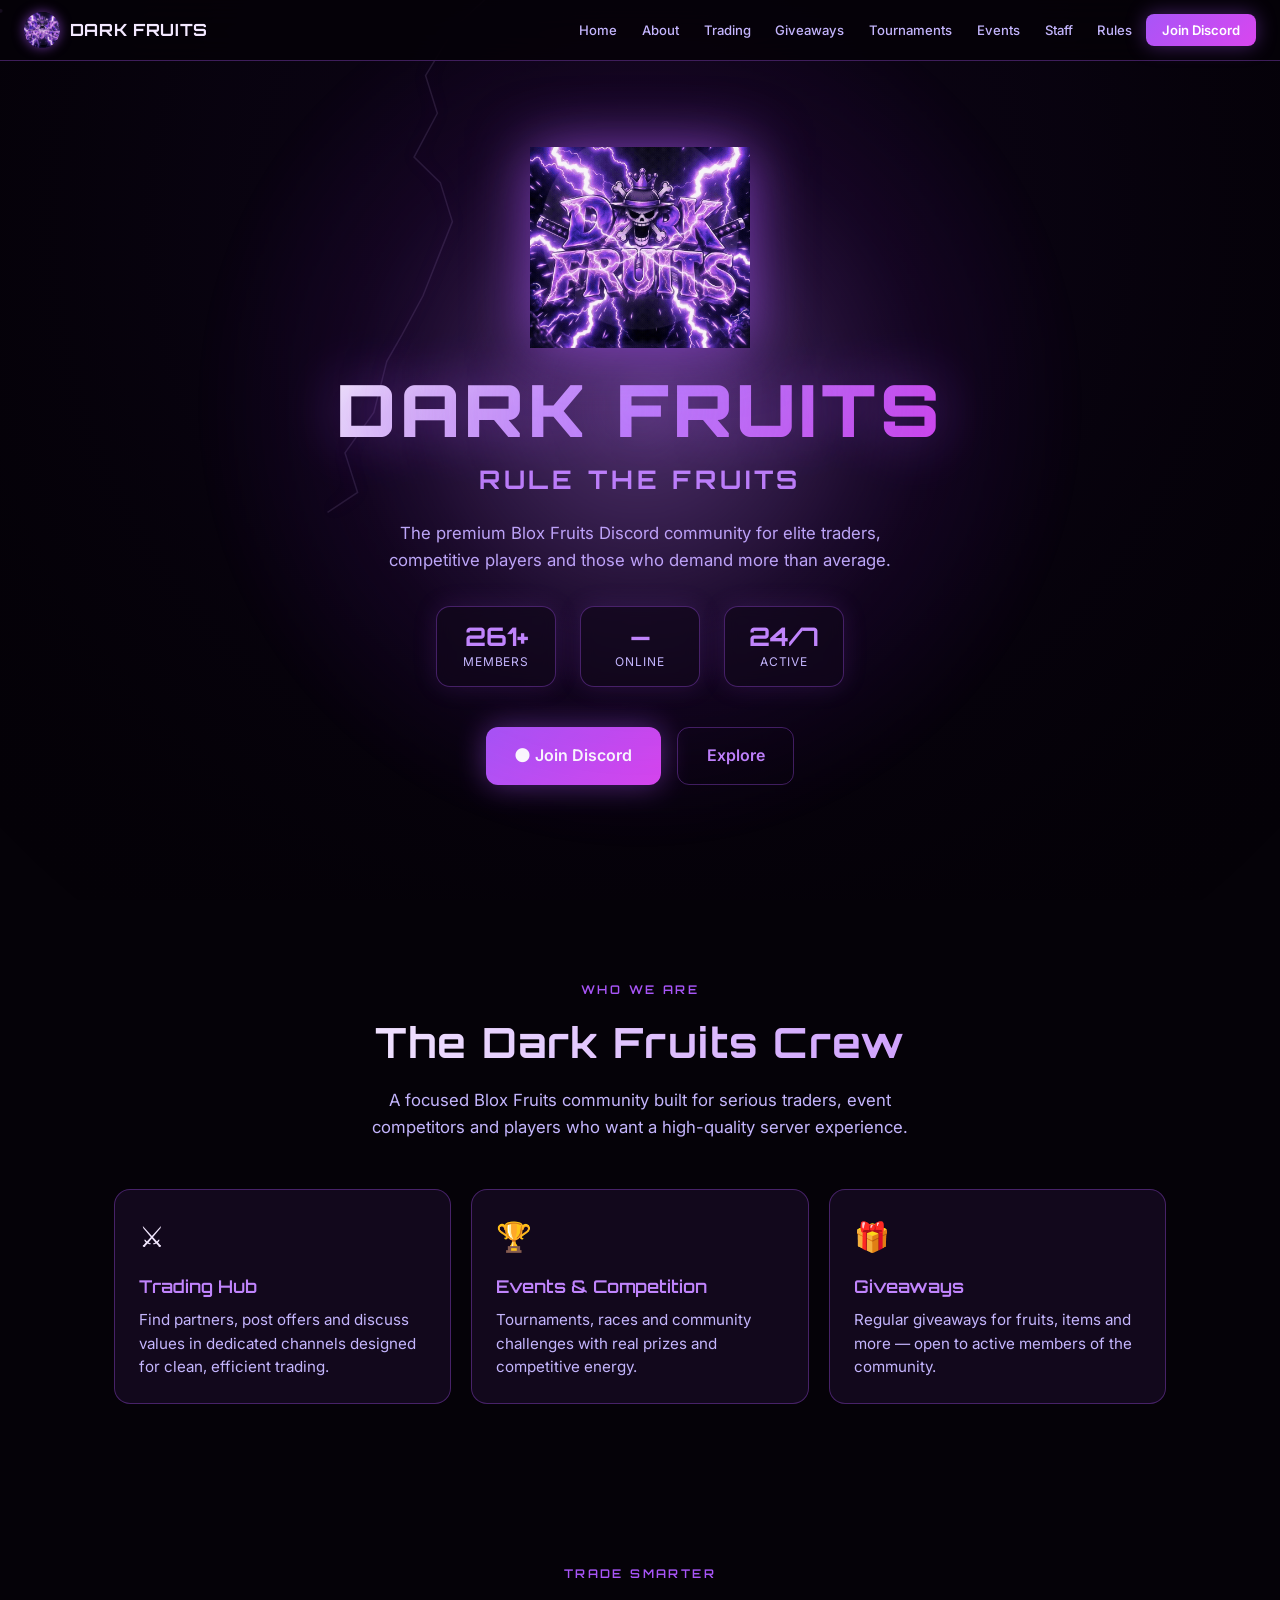
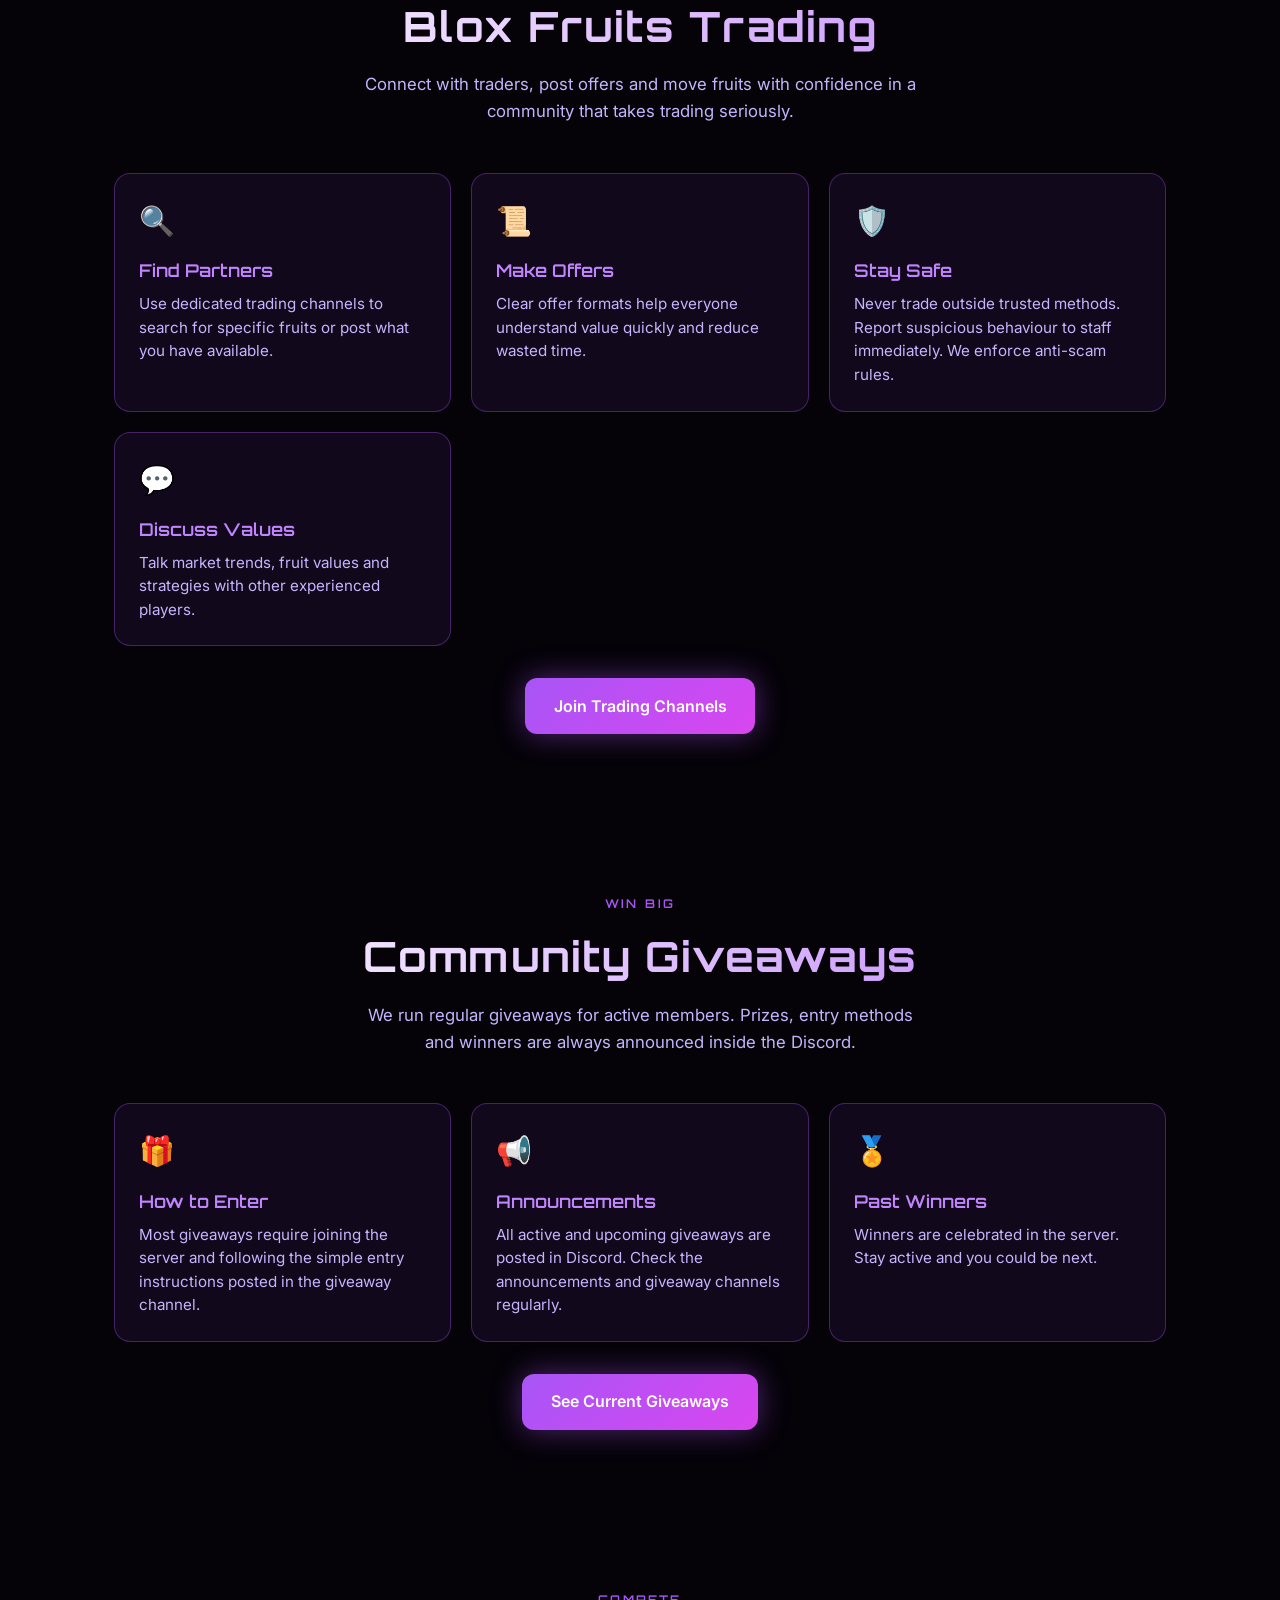
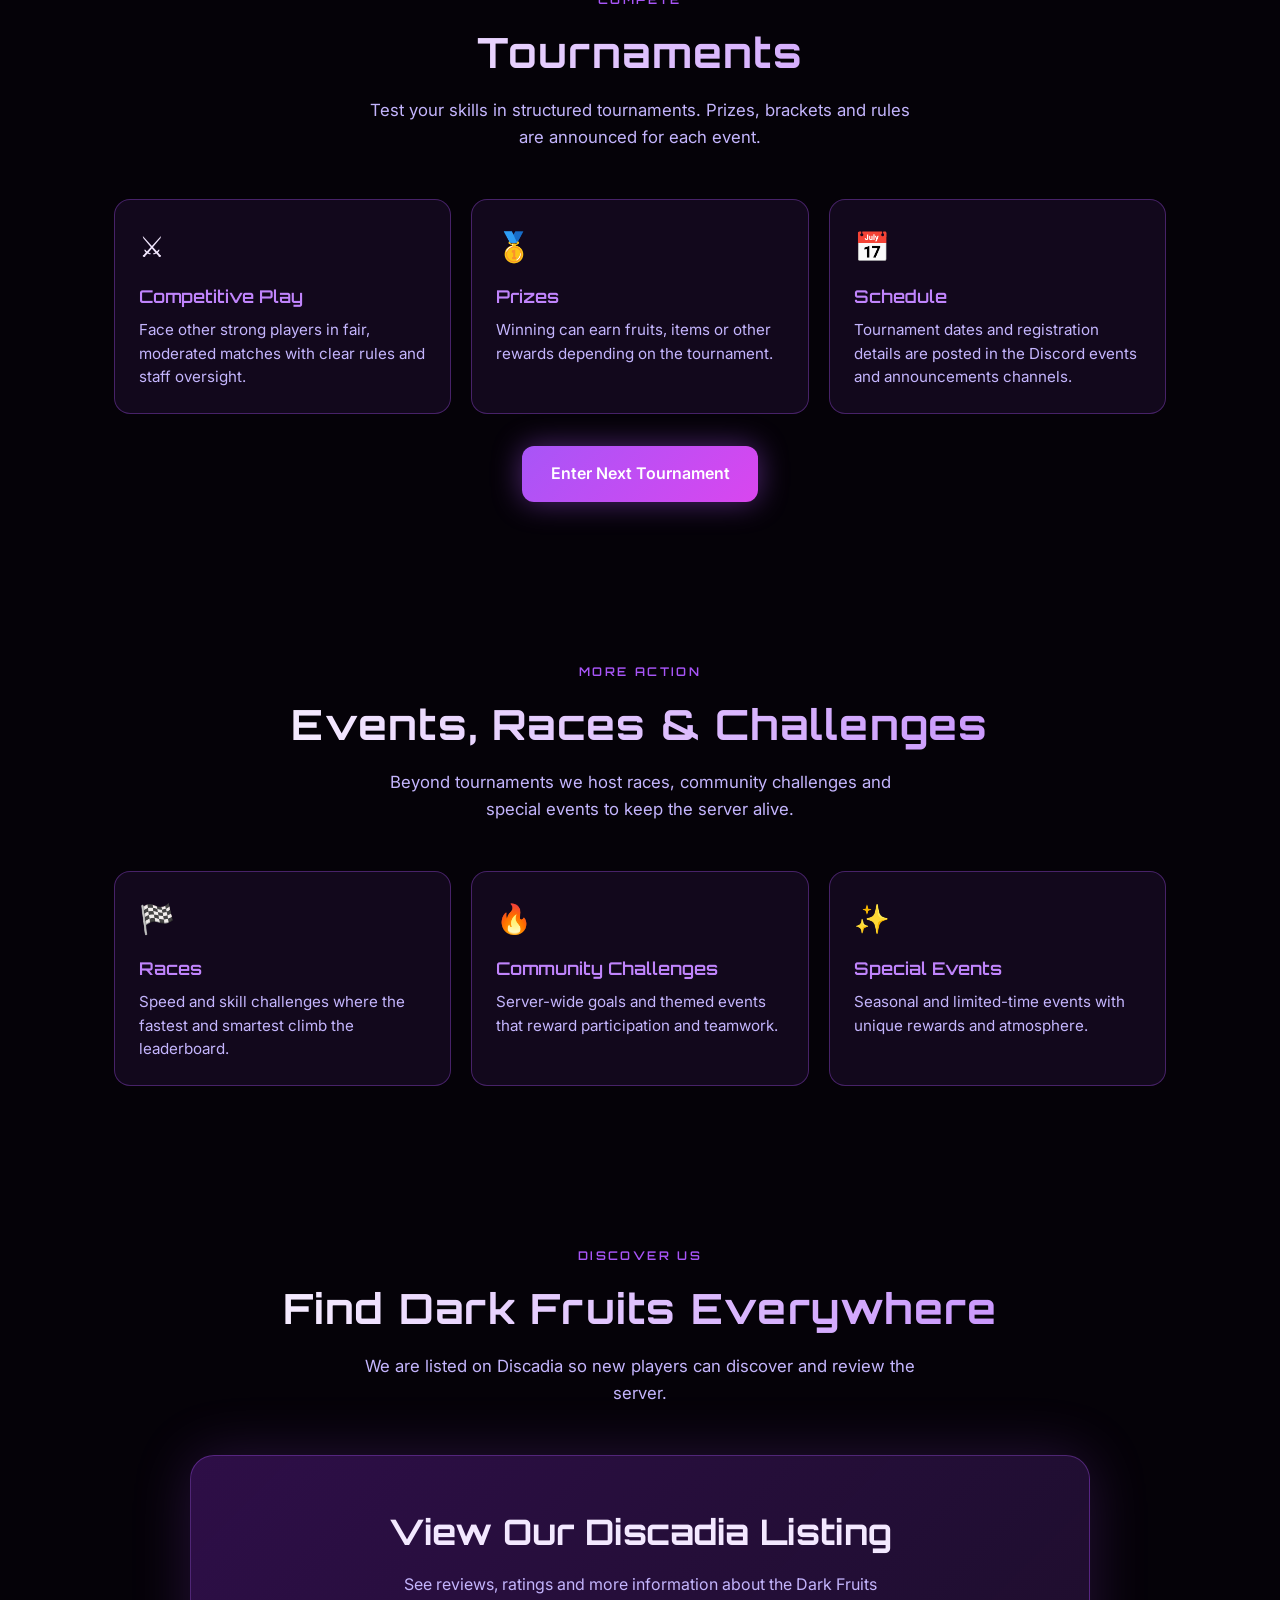
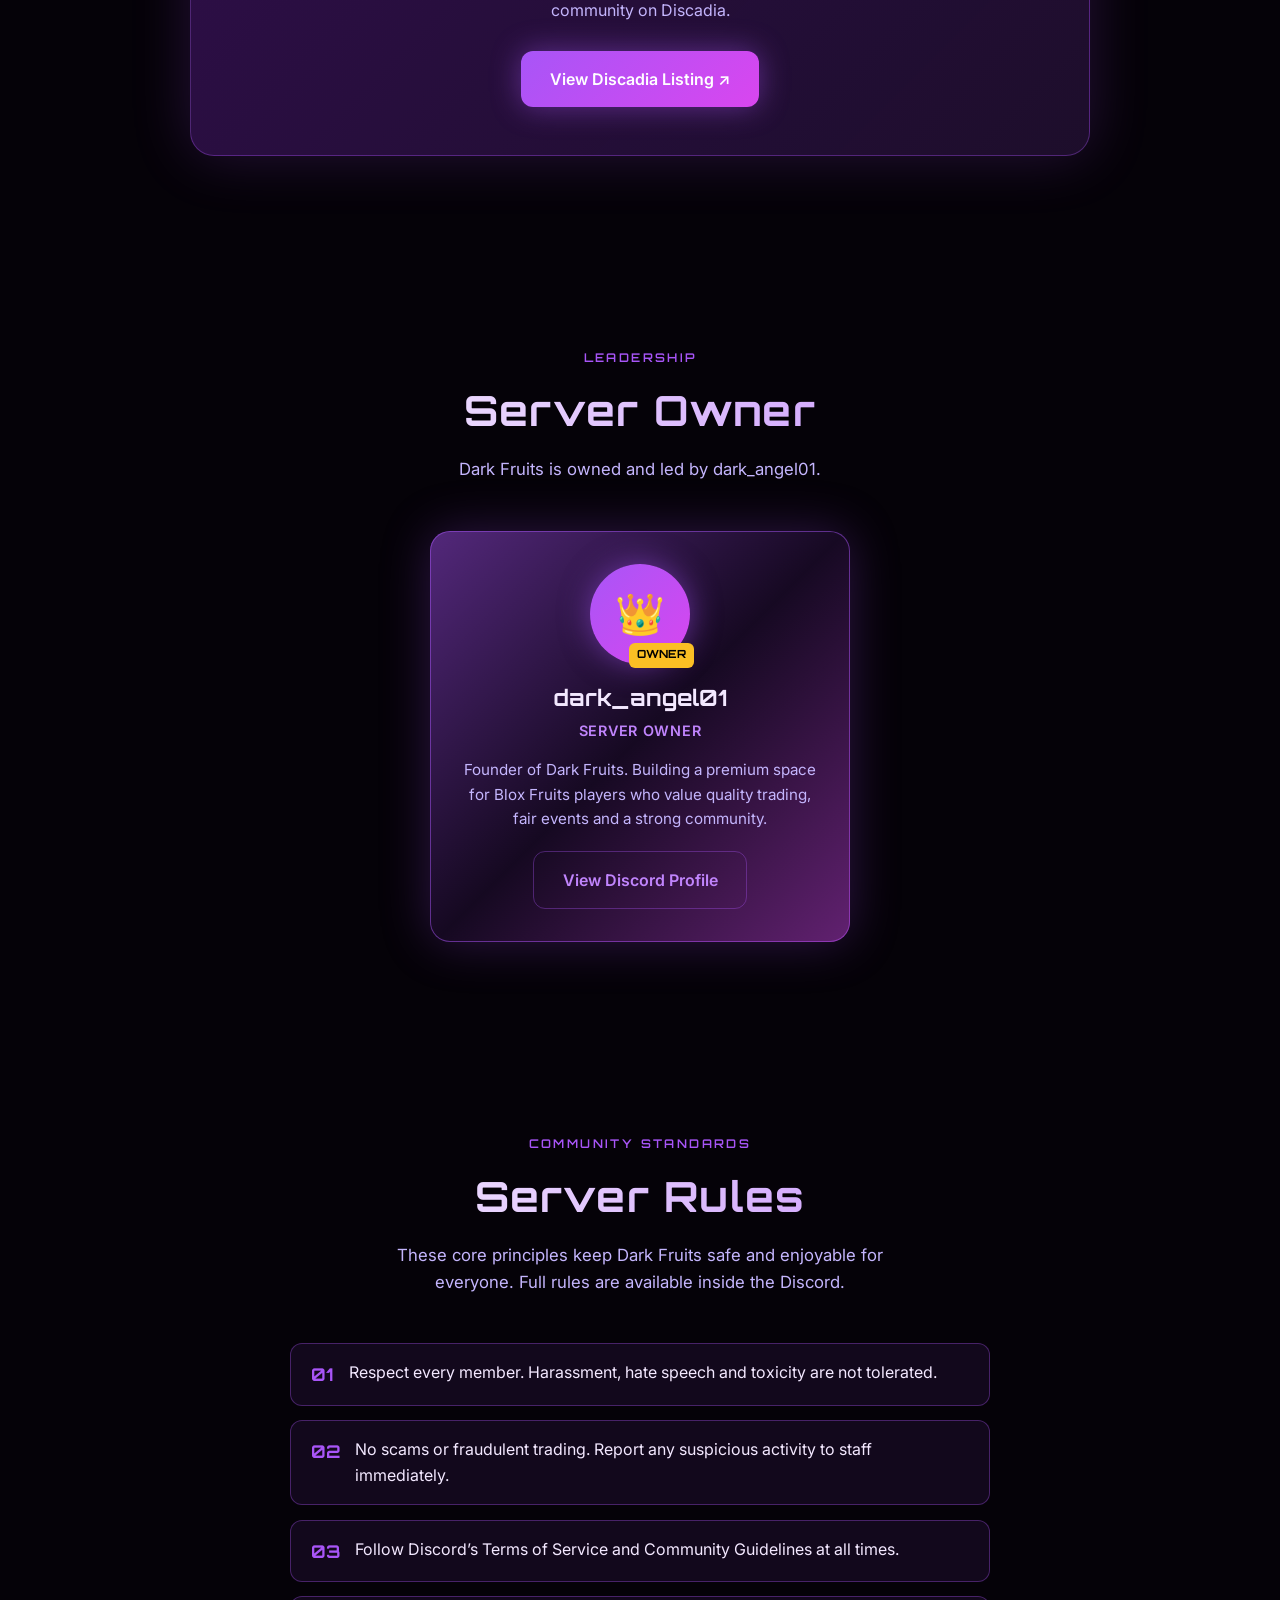
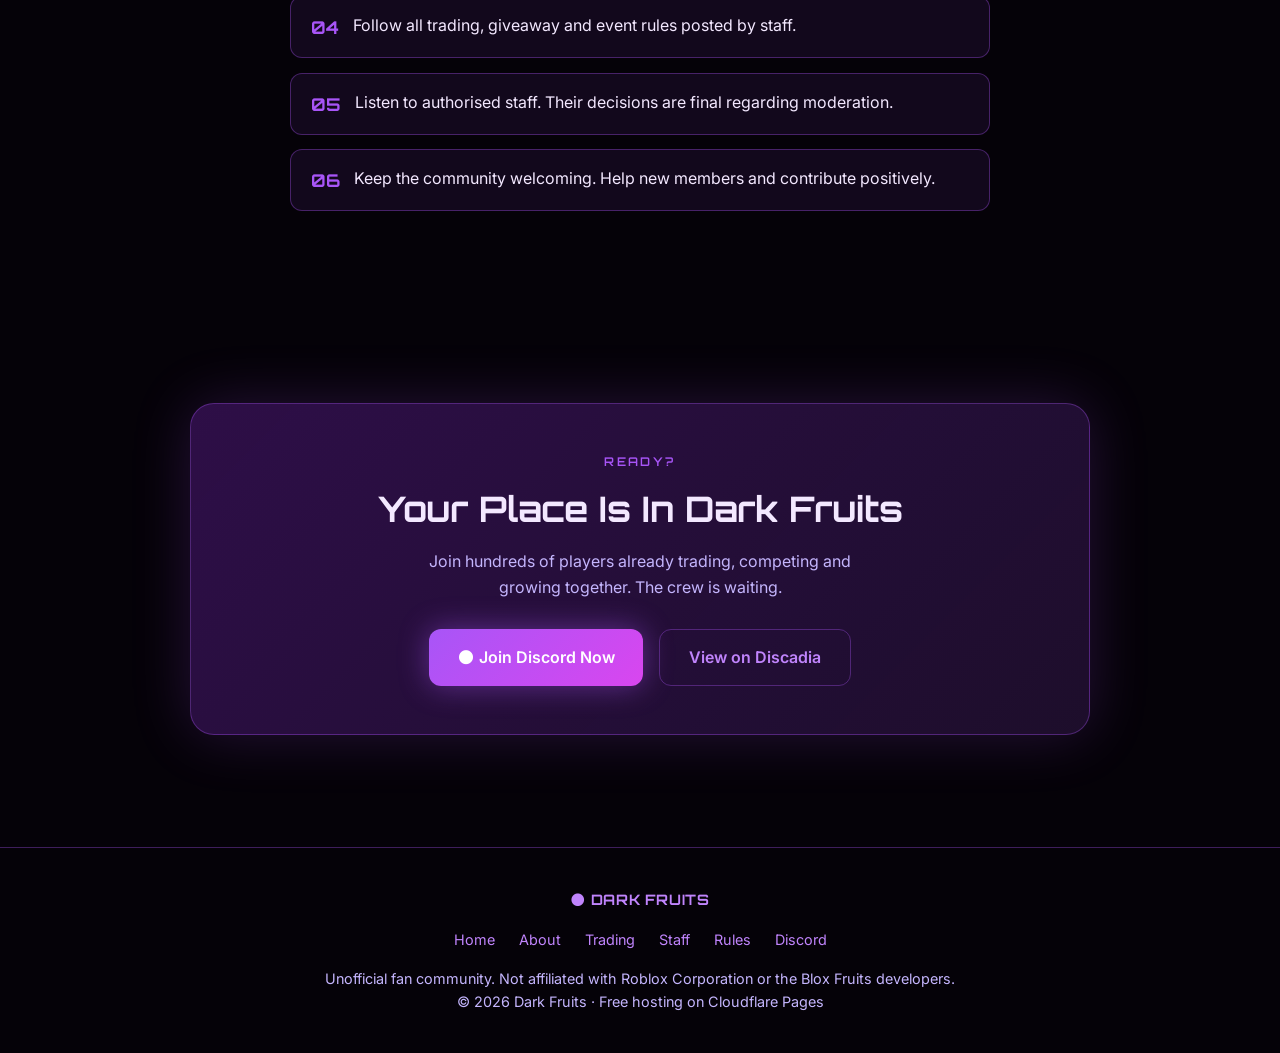
==== commit 5da4aaf5: "Add files via upload" ====
--- a/index.html
+++ b/index.html
@@ -735,7 +735,6 @@
         <li><a href="#giveaways">Giveaways</a></li>
         <li><a href="#tournaments">Tournaments</a></li>
         <li><a href="#events">Events</a></li>
-        <li><a href="#features">Features</a></li>
         <li><a href="#staff">Staff</a></li>
         <li><a href="#rules">Rules</a></li>
         <li><a href="#join" class="nav-cta">Join Discord</a></li>
@@ -798,11 +797,6 @@
           <h3>Giveaways</h3>
           <p>Regular giveaways for fruits, items and more — open to active members of the community.</p>
         </article>
-        <article class="card">
-          <span class="card-icon">🤖</span>
-          <h3>Custom Bot</h3>
-          <p>Daily quests, economy, stock updates, tickets, leveling and more powered by our own Discord bot.</p>
-        </article>
       </div>
     </section>
 
@@ -924,48 +918,8 @@
       </div>
     </section>
 
-    <!-- SERVER FEATURES / BOT -->
-    <section class="section" id="features">
-      <div class="section-head reveal">
-        <div class="kicker">Powered by Our Bot</div>
-        <h2>Custom Dark Fruits Bot</h2>
-        <p>Our private Discord bot powers the daily experience with economy, quests, support and more.</p>
-      </div>
-      <div class="cards reveal">
-        <article class="card">
-          <span class="card-icon">📜</span>
-          <h3>Daily Quests</h3>
-          <p>Complete daily tasks for rewards and keep progressing every day.</p>
-        </article>
-        <article class="card">
-          <span class="card-icon">💰</span>
-          <h3>Server Economy</h3>
-          <p>Earn currency, spend it, and climb the economy ranks.</p>
-        </article>
-        <article class="card">
-          <span class="card-icon">📊</span>
-          <h3>Stock Updates</h3>
-          <p>Stay informed with fruit stock information relevant to the community.</p>
-        </article>
-        <article class="card">
-          <span class="card-icon">🎟️</span>
-          <h3>Tickets & Support</h3>
-          <p>Private ticket system for help, reports and staff assistance.</p>
-        </article>
-        <article class="card">
-          <span class="card-icon">📈</span>
-          <h3>Leveling</h3>
-          <p>Gain XP from activity and unlock recognition as you grow in the server.</p>
-        </article>
-        <article class="card">
-          <span class="card-icon">🎉</span>
-          <h3>Giveaways & Activities</h3>
-          <p>Automated and staff-run activities that keep the community engaged.</p>
-        </article>
-      </div>
-    </section>
-
     <!-- COMMUNITY / DISCADIA -->
+
     <section class="section" id="community">
       <div class="section-head reveal">
         <div class="kicker">Discover Us</div>
@@ -983,8 +937,8 @@
     <section class="section" id="staff">
       <div class="section-head reveal">
         <div class="kicker">Leadership</div>
-        <h2>Staff Team</h2>
-        <p>The people who keep Dark Fruits running. More staff roles can be added as the community grows.</p>
+        <h2>Server Owner</h2>
+        <p>Dark Fruits is owned and led by dark_angel01.</p>
       </div>
 
       <div class="owner-card reveal mb-2">
@@ -997,31 +951,8 @@
         <p class="owner-bio">Founder of Dark Fruits. Building a premium space for Blox Fruits players who value quality trading, fair events and a strong community.</p>
         <a href="https://discord.com/users/867796123813019648" class="btn btn-secondary" target="_blank" rel="noopener">View Discord Profile</a>
       </div>
-
-      <div class="staff-grid reveal">
-        <div class="staff-card">
-          <div class="staff-avatar">🛡️</div>
-          <div class="staff-name">Co-Owners</div>
-          <div class="staff-role">Leadership</div>
-        </div>
-        <div class="staff-card">
-          <div class="staff-avatar">⚙️</div>
-          <div class="staff-name">Managers</div>
-          <div class="staff-role">Operations</div>
-        </div>
-        <div class="staff-card">
-          <div class="staff-avatar">🔧</div>
-          <div class="staff-name">Moderators</div>
-          <div class="staff-role">Community Safety</div>
-        </div>
-        <div class="staff-card">
-          <div class="staff-avatar">✨</div>
-          <div class="staff-name">Event Staff</div>
-          <div class="staff-role">Events & Giveaways</div>
-        </div>
-      </div>
-      <p class="text-center mt-2" style="color: var(--text-muted); font-size: 0.9rem;">Staff names and roles can be updated easily in the site source as the team expands.</p>
     </section>
+
 
     <!-- RULES -->
     <section class="section" id="rules">
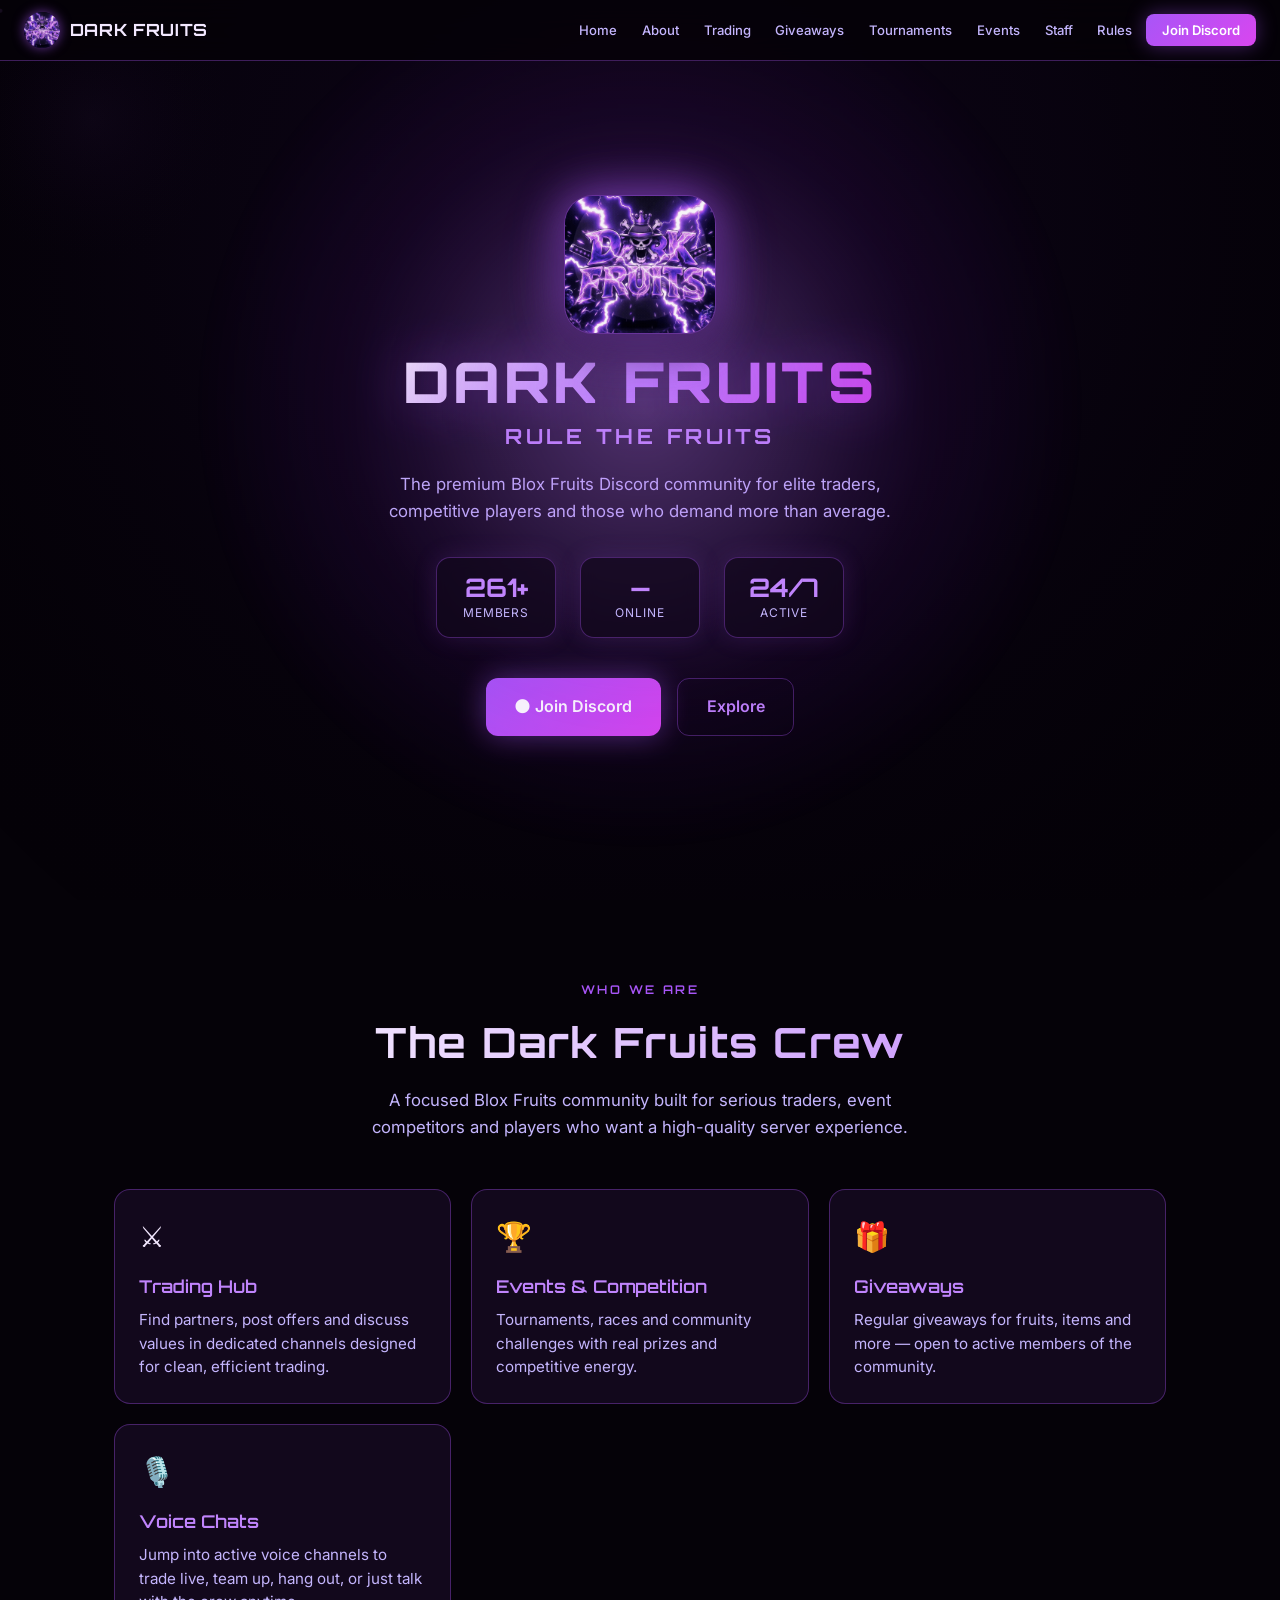
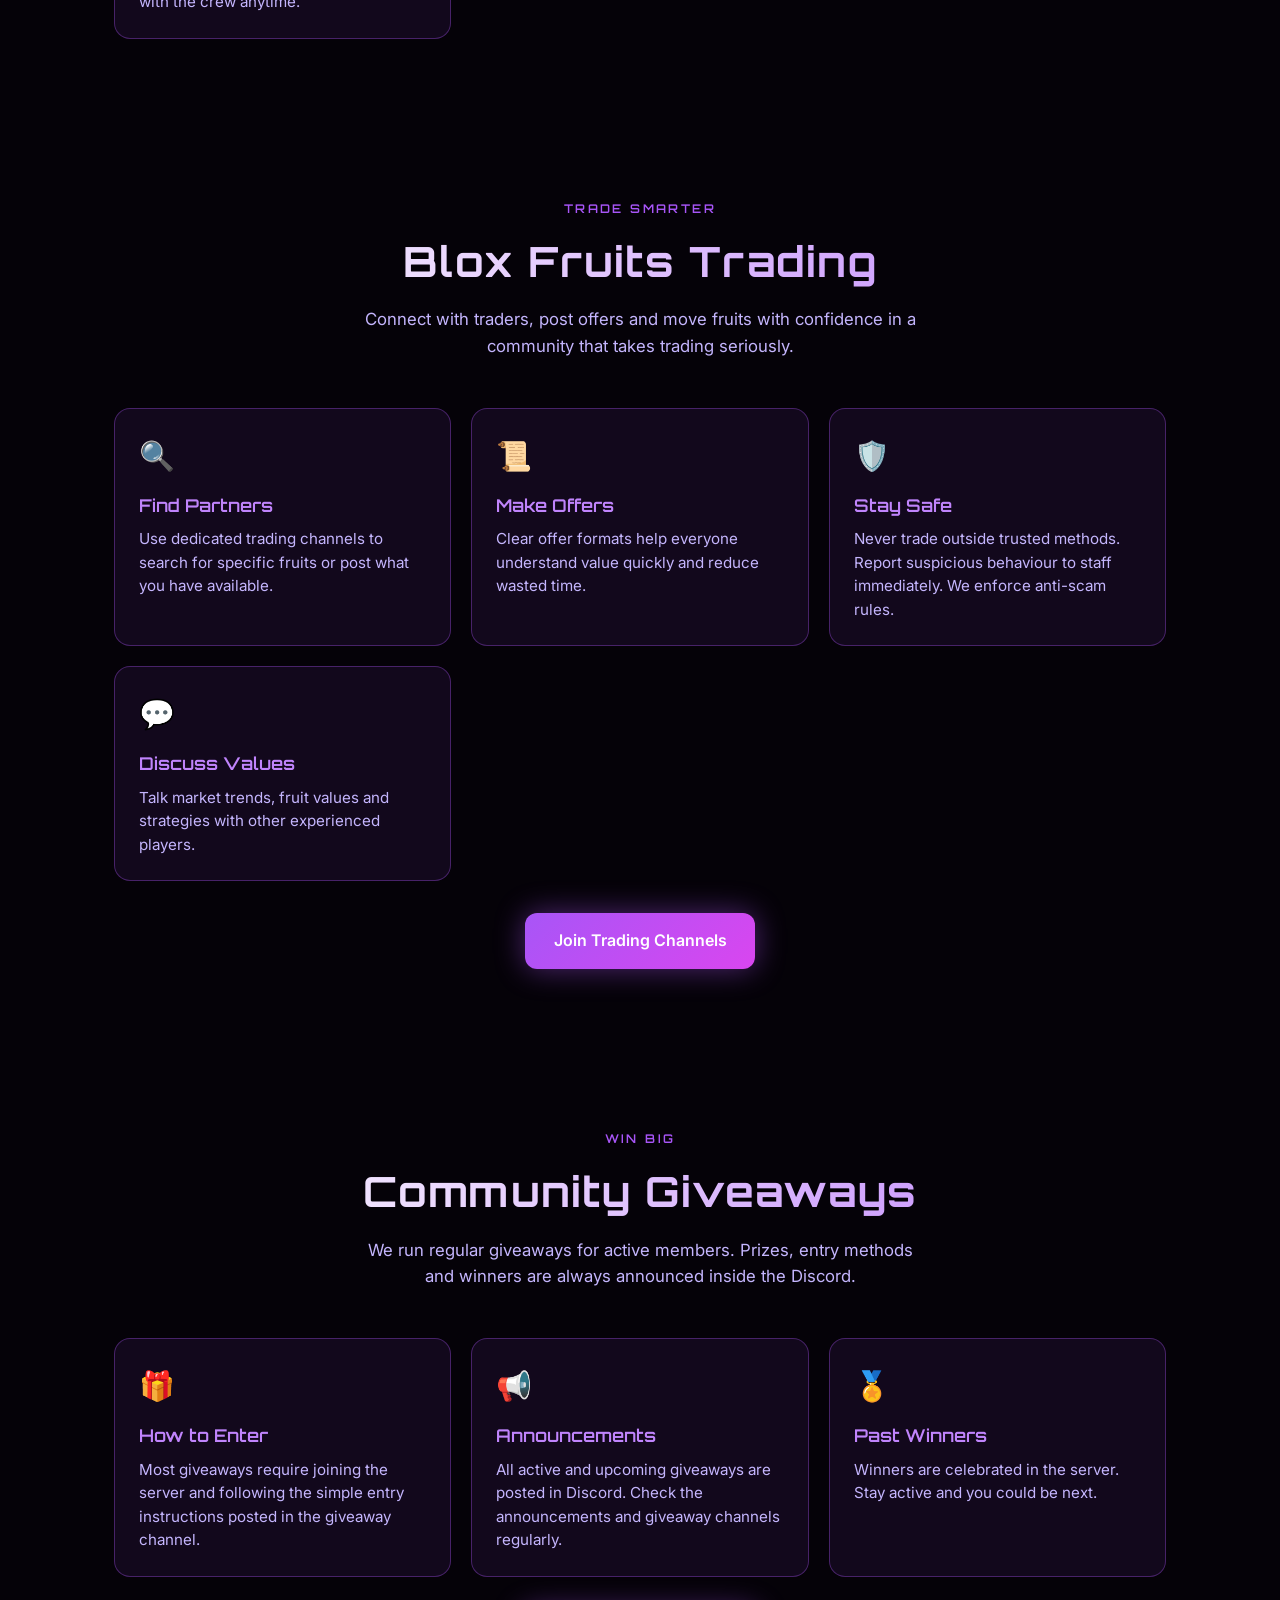
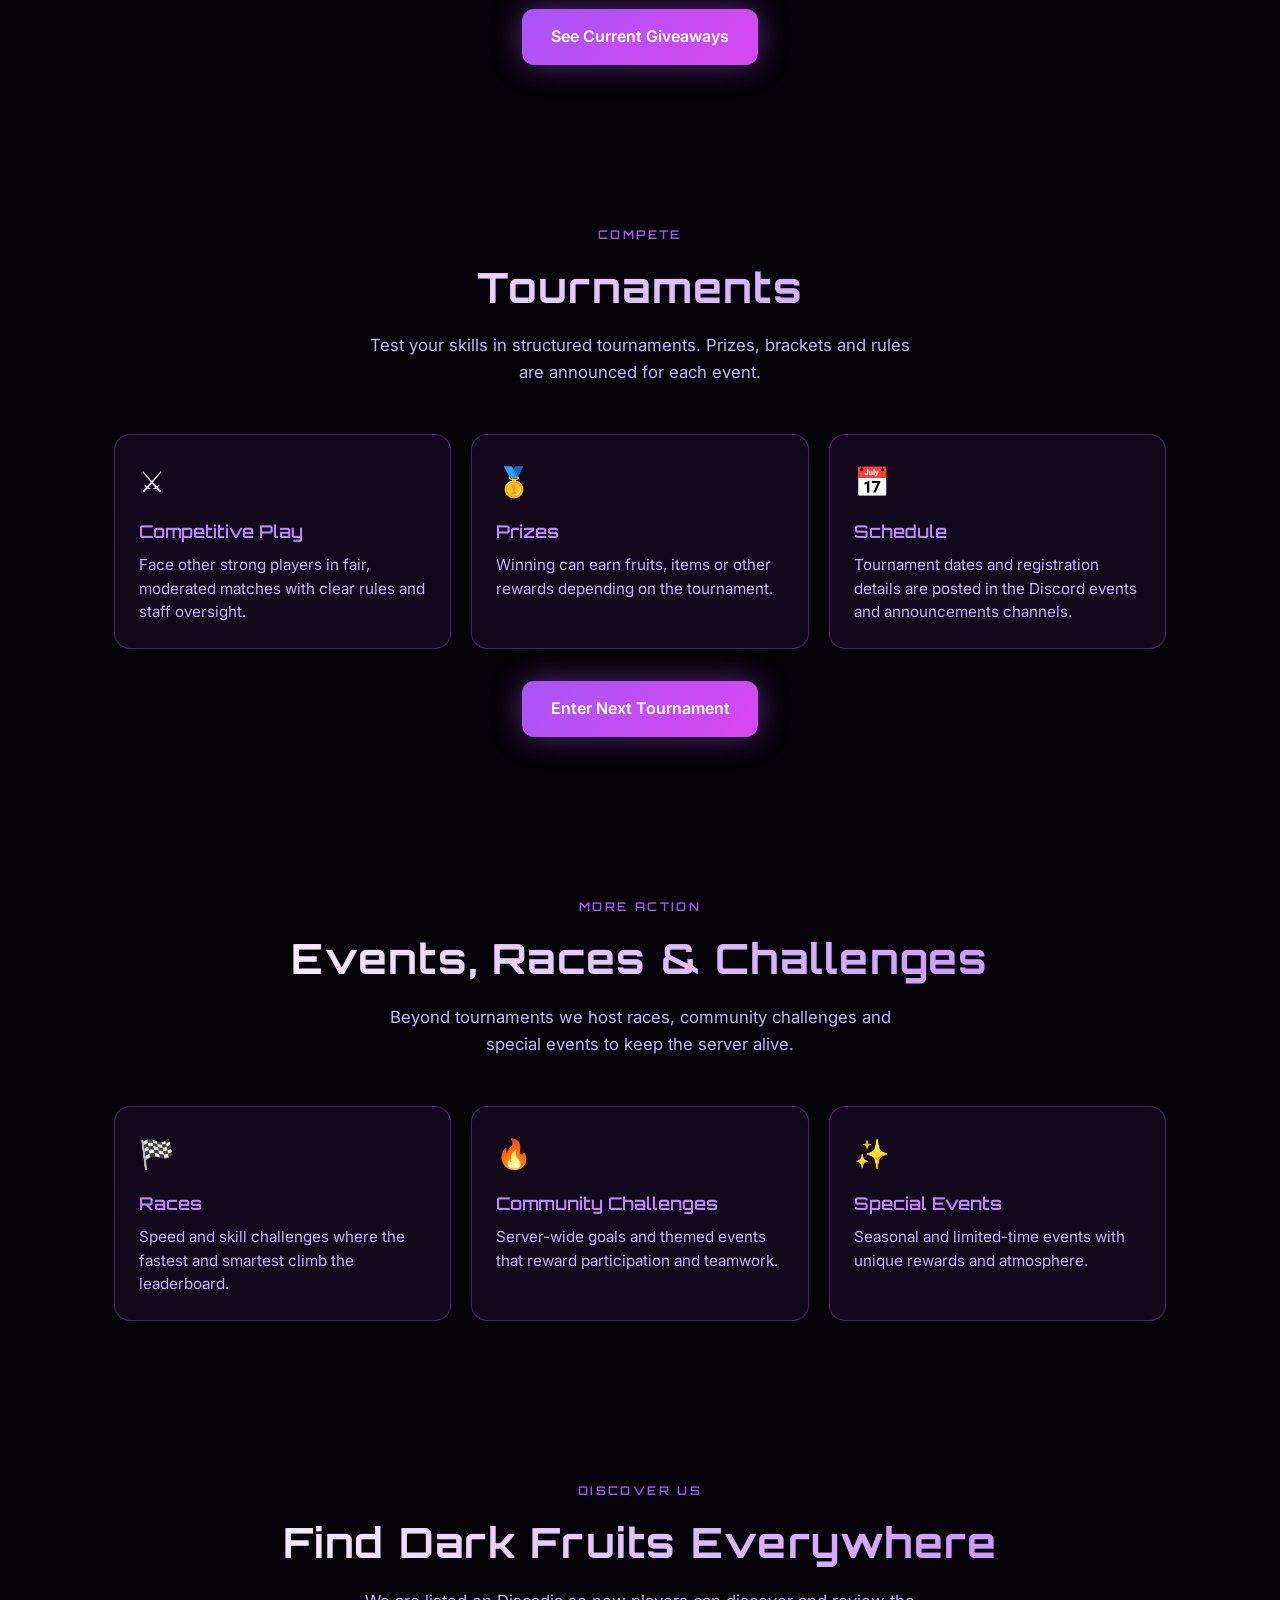
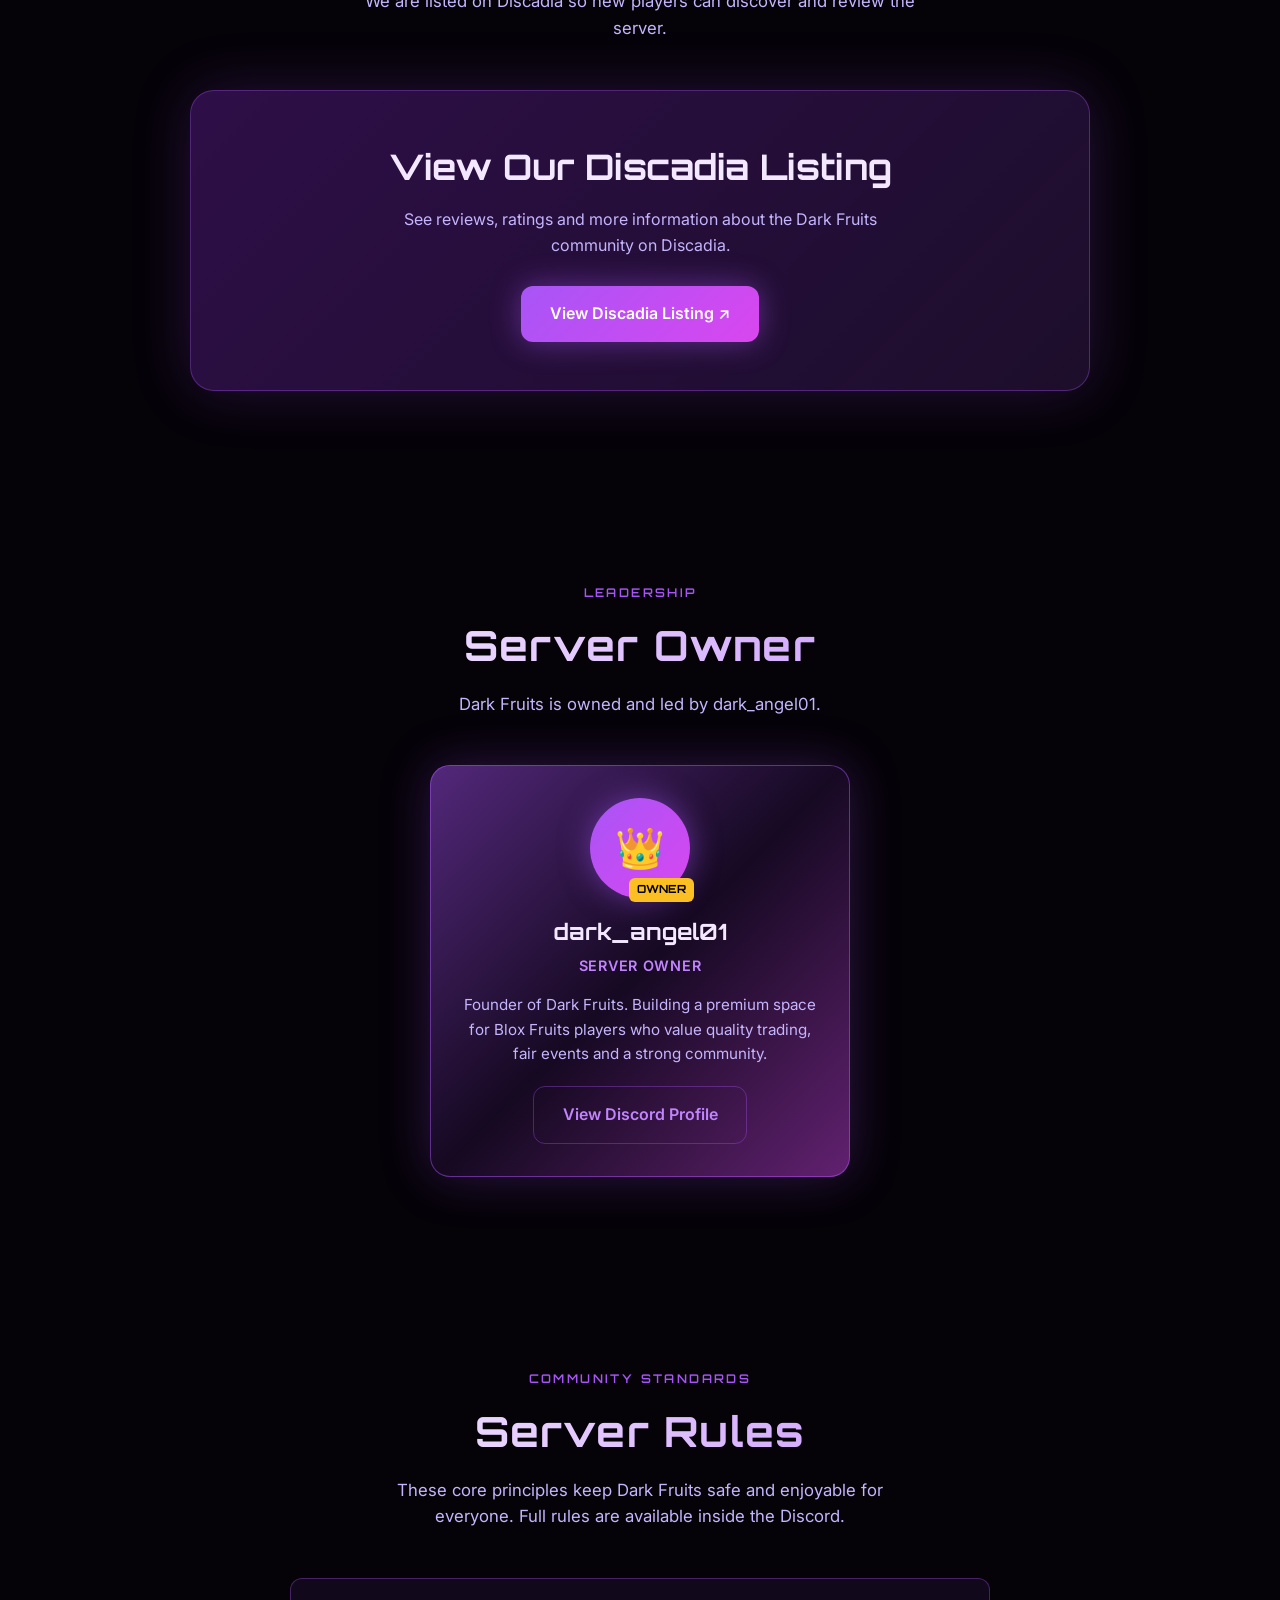
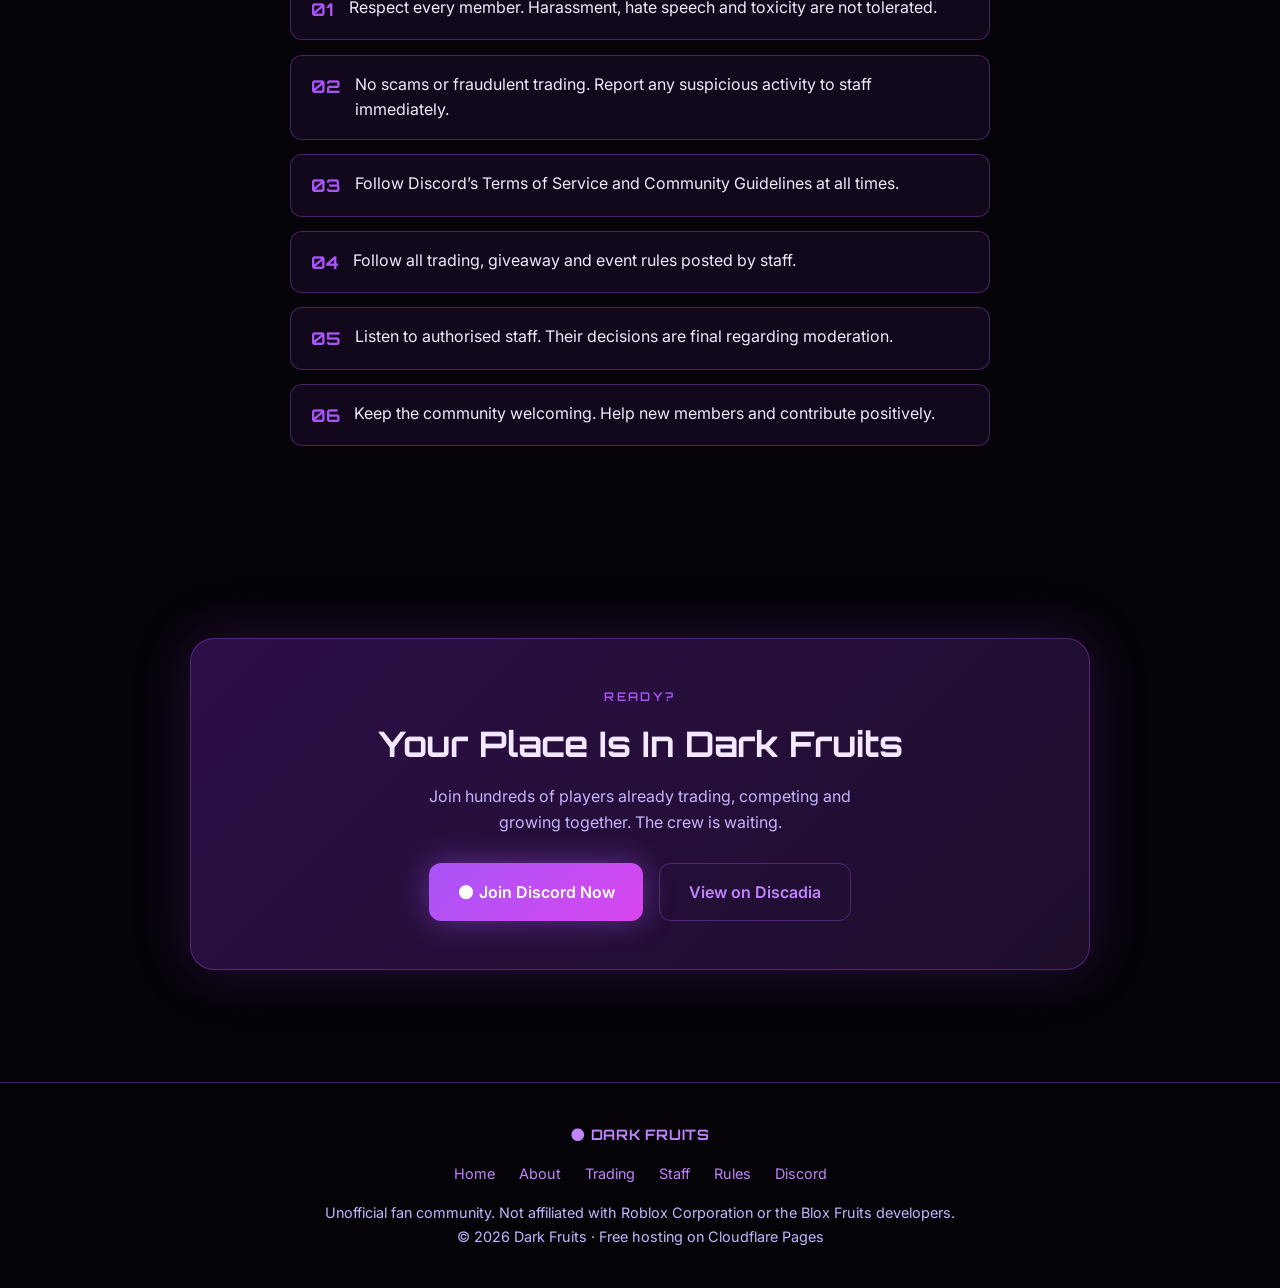
==== commit 7a9b3bde: "Add files via upload" ====
--- a/index.html
+++ b/index.html
@@ -225,41 +225,48 @@
 
 
     .hero-logo {
-      width: min(220px, 55vw);
+      width: min(150px, 40vw);
       height: auto;
-      margin-bottom: 1.5rem;
-      filter: drop-shadow(0 0 30px rgba(168, 85, 247, 0.7));
+      margin-bottom: 1.25rem;
+      border-radius: 28px;
+      object-fit: cover;
+      box-shadow:
+        0 0 0 1px rgba(168, 85, 247, 0.3),
+        0 0 50px rgba(168, 85, 247, 0.4),
+        0 16px 40px rgba(0, 0, 0, 0.55);
+      filter: drop-shadow(0 0 18px rgba(168, 85, 247, 0.45));
       animation: float 5s ease-in-out infinite;
     }
 
     @keyframes float {
       0%, 100% { transform: translateY(0); }
-      50% { transform: translateY(-12px); }
+      50% { transform: translateY(-10px); }
     }
 
     .hero h1 {
       font-family: var(--font-display);
       font-weight: 900;
-      font-size: clamp(2.4rem, 8vw, 4.5rem);
+      font-size: clamp(2.1rem, 7vw, 3.5rem);
       letter-spacing: 0.06em;
       line-height: 1.05;
       background: linear-gradient(135deg, #fff 0%, var(--purple-bright) 50%, var(--purple-glow) 100%);
       -webkit-background-clip: text;
       -webkit-text-fill-color: transparent;
       background-clip: text;
-      margin-bottom: 0.75rem;
+      margin-bottom: 0.55rem;
       text-shadow: 0 0 60px rgba(168, 85, 247, 0.5);
     }
 
     .hero-tagline {
       font-family: var(--font-display);
-      font-size: clamp(1.1rem, 3vw, 1.6rem);
+      font-size: clamp(0.95rem, 2.6vw, 1.3rem);
       font-weight: 700;
       color: var(--purple-bright);
-      letter-spacing: 0.15em;
-      margin-bottom: 1.25rem;
+      letter-spacing: 0.18em;
+      margin-bottom: 1.1rem;
       text-transform: uppercase;
     }
+
 
     .hero-desc {
       max-width: 520px;
@@ -745,7 +752,7 @@
   <!-- HERO -->
   <header class="hero" id="home">
     <div class="hero-glow"></div>
-    <img src="dark-fruits-logo.gif" alt="DARK FRUITS animated logo" class="hero-logo" width="220" height="200">
+    <img src="dark-fruits-logo.gif" alt="DARK FRUITS animated logo" class="hero-logo" width="150" height="136">
     <h1>DARK FRUITS</h1>
     <p class="hero-tagline">RULE THE FRUITS</p>
     <p class="hero-desc">The premium Blox Fruits Discord community for elite traders, competitive players and those who demand more than average.</p>
@@ -797,10 +804,16 @@
           <h3>Giveaways</h3>
           <p>Regular giveaways for fruits, items and more — open to active members of the community.</p>
         </article>
+        <article class="card">
+          <span class="card-icon">🎙️</span>
+          <h3>Voice Chats</h3>
+          <p>Jump into active voice channels to trade live, team up, hang out, or just talk with the crew anytime.</p>
+        </article>
       </div>
     </section>
 
     <!-- TRADING -->
+
     <section class="section" id="trading">
       <div class="section-head reveal">
         <div class="kicker">Trade Smarter</div>
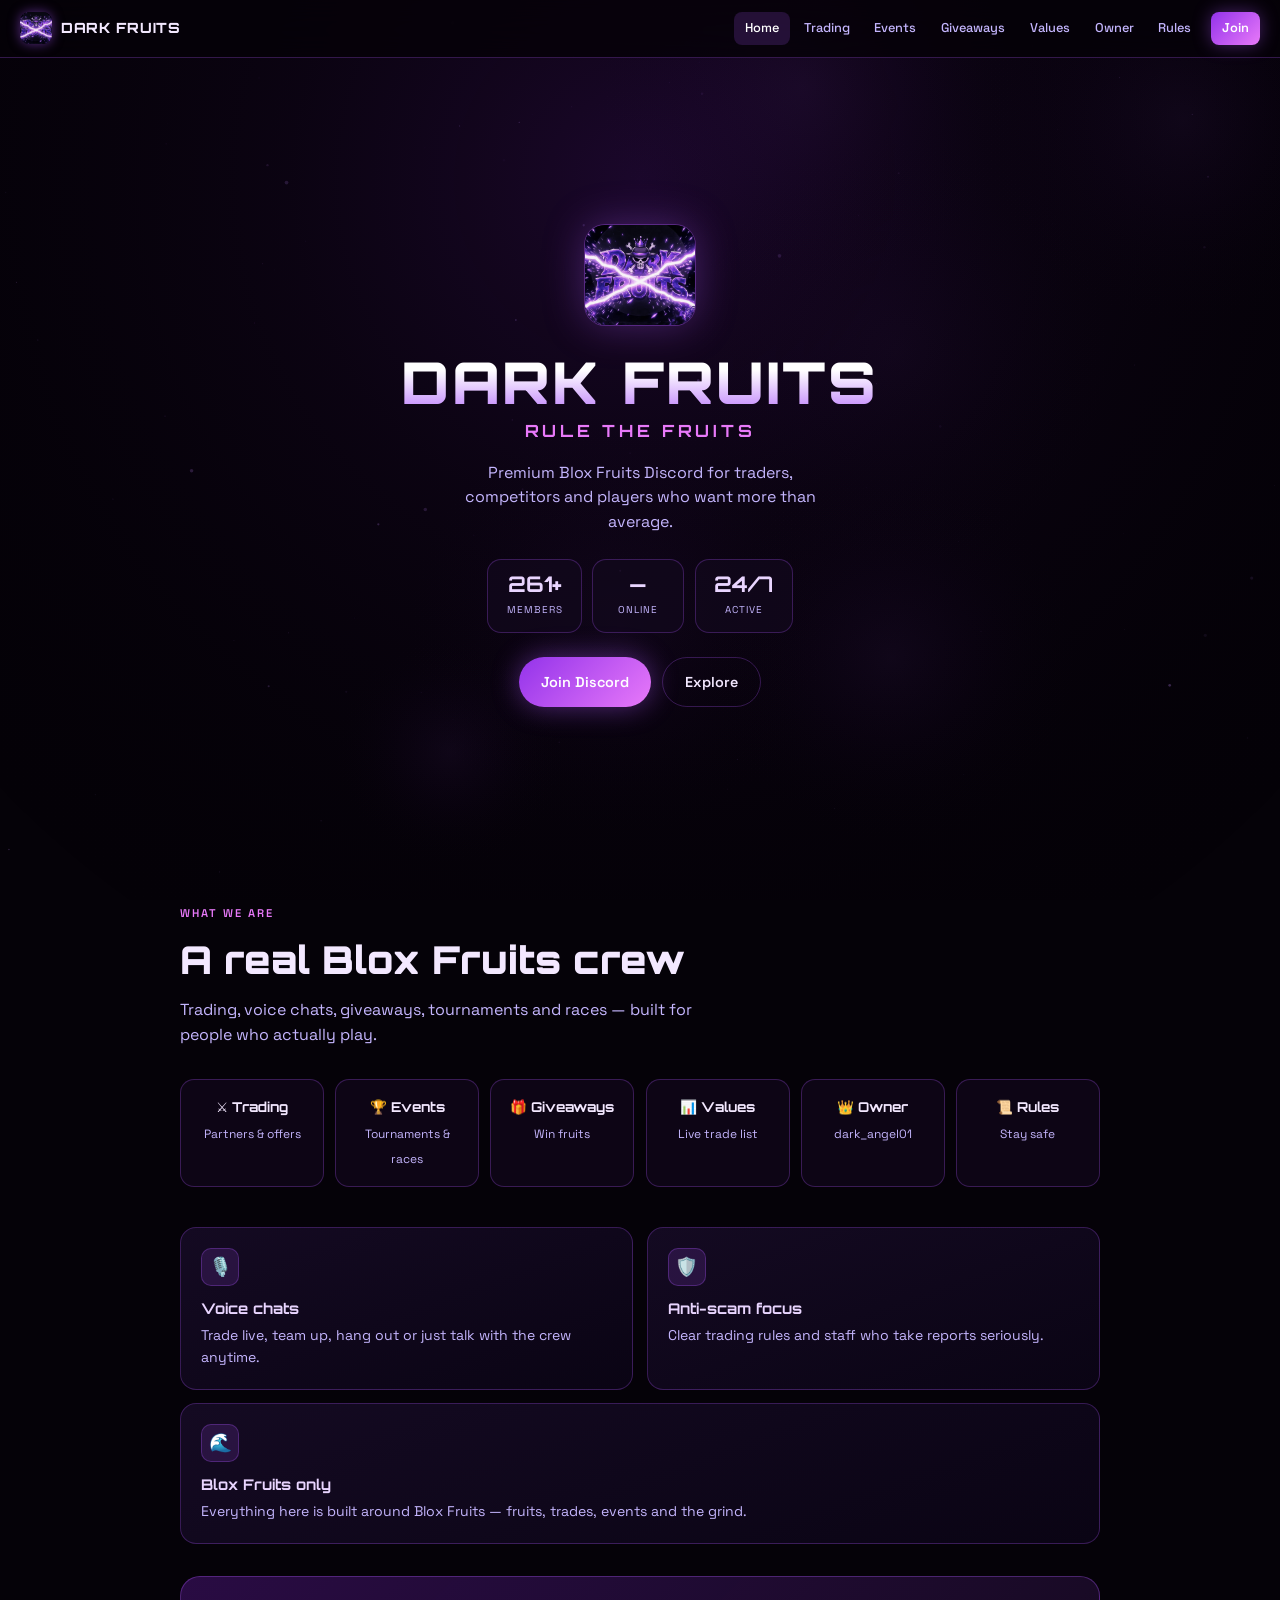
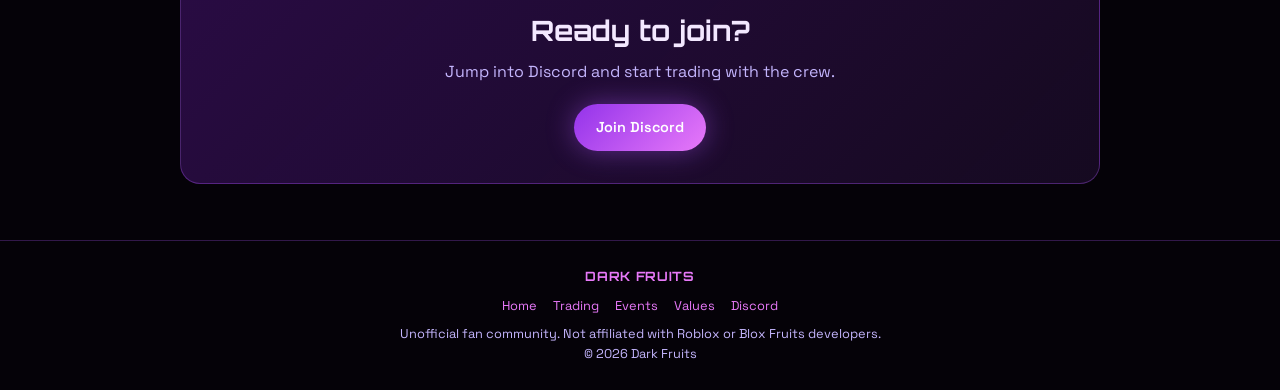
==== commit 2a4fbf10: "Add files via upload" ====
--- a/index.html
+++ b/index.html
@@ -3,1277 +3,121 @@
 <head>
   <meta charset="UTF-8">
   <meta name="viewport" content="width=device-width, initial-scale=1.0">
-  <title>DARK FRUITS — Premium Blox Fruits Discord Community</title>
-  <meta name="description" content="Join DARK FRUITS, the premium Blox Fruits Discord community for trading, giveaways, tournaments, races and elite players. Rule the fruits with us.">
-  <meta name="keywords" content="Blox Fruits, Discord, trading, giveaways, tournaments, Roblox, Dark Fruits, Blox Fruits community">
-  <meta name="author" content="Dark Fruits">
-  <meta name="robots" content="index, follow">
-  <link rel="canonical" href="https://dark-fruits.pages.dev/">
-
-  <!-- Open Graph -->
-  <meta property="og:type" content="website">
-  <meta property="og:url" content="https://dark-fruits.pages.dev/">
-  <meta property="og:title" content="DARK FRUITS — Premium Blox Fruits Discord Community">
-  <meta property="og:description" content="Rule the fruits. Join the elite Blox Fruits trading, giveaways, tournaments and community hub.">
-  <meta property="og:image" content="https://dark-fruits.pages.dev/dark-fruits-logo.jpg">
-  <meta property="og:site_name" content="DARK FRUITS">
-
-  <!-- Twitter -->
-  <meta name="twitter:card" content="summary_large_image">
-  <meta name="twitter:title" content="DARK FRUITS — Premium Blox Fruits Discord">
-  <meta name="twitter:description" content="Rule the fruits. Elite trading, giveaways & tournaments.">
-  <meta name="twitter:image" content="https://dark-fruits.pages.dev/dark-fruits-logo.jpg">
-
-  <!-- Favicons -->
+  <title>DARK FRUITS — Premium Blox Fruits Discord</title>
+  <meta name="description" content="DARK FRUITS — premium Blox Fruits Discord for trading, giveaways, tournaments and elite players.">
   <link rel="icon" type="image/png" sizes="32x32" href="favicon-32.png">
-  <link rel="icon" type="image/png" sizes="16x16" href="favicon-16.png">
-  <link rel="apple-touch-icon" sizes="180x180" href="apple-touch-icon.png">
-
-  <!-- Fonts -->
+  <link rel="apple-touch-icon" href="apple-touch-icon.png">
   <link rel="preconnect" href="https://fonts.googleapis.com">
   <link rel="preconnect" href="https://fonts.gstatic.com" crossorigin>
-  <link href="https://fonts.googleapis.com/css2?family=Orbitron:wght@500;700;900&family=Inter:wght@300;400;500;600;700&display=swap" rel="stylesheet">
-
-  <style>
-    :root {
-      --bg: #050208;
-      --bg-elevated: #0c0614;
-      --bg-card: #12081c;
-      --purple: #a855f7;
-      --purple-bright: #c084fc;
-      --purple-glow: #d946ef;
-      --purple-dark: #6b21a8;
-      --text: #f3e8ff;
-      --text-muted: #c4b5fd;
-      --border: rgba(168, 85, 247, 0.35);
-      --radius: 16px;
-      --font-display: 'Orbitron', system-ui, sans-serif;
-      --font-body: 'Inter', system-ui, sans-serif;
-    }
-
-    *, *::before, *::after { box-sizing: border-box; margin: 0; padding: 0; }
-
-    html {
-      scroll-behavior: smooth;
-      font-size: 16px;
-    }
-
-    @media (prefers-reduced-motion: reduce) {
-      html { scroll-behavior: auto; }
-      *, *::before, *::after {
-        animation-duration: 0.01ms !important;
-        animation-iteration-count: 1 !important;
-        transition-duration: 0.01ms !important;
-      }
-    }
-
-    body {
-      font-family: var(--font-body);
-      background: var(--bg);
-      color: var(--text);
-      line-height: 1.6;
-      overflow-x: hidden;
-      min-height: 100vh;
-    }
-
-    /* ===== CANVAS BACKGROUND ===== */
-    #bg-canvas {
-      position: fixed;
-      inset: 0;
-      z-index: 0;
-      pointer-events: none;
-    }
-
-    /* ===== NAV ===== */
-    .nav {
-      position: fixed;
-      top: 0;
-      left: 0;
-      right: 0;
-      z-index: 1000;
-      padding: 0.75rem 1.5rem;
-      background: rgba(5, 2, 8, 0.85);
-      backdrop-filter: blur(16px);
-      border-bottom: 1px solid var(--border);
-      transition: background 0.3s;
-    }
-
-    .nav-inner {
-      max-width: 1280px;
-      margin: 0 auto;
-      display: flex;
-      align-items: center;
-      justify-content: space-between;
-      gap: 1rem;
-    }
-
-    .nav-logo {
-      display: flex;
-      align-items: center;
-      gap: 0.6rem;
-      text-decoration: none;
-      color: var(--text);
-      font-family: var(--font-display);
-      font-weight: 700;
-      font-size: 1.05rem;
-      letter-spacing: 0.04em;
-    }
-
-    .nav-logo img {
-      width: 36px;
-      height: 36px;
-      border-radius: 50%;
-      object-fit: cover;
-      box-shadow: 0 0 12px rgba(168, 85, 247, 0.6);
-    }
-
-    .nav-links {
-      display: flex;
-      align-items: center;
-      gap: 0.15rem;
-      list-style: none;
-    }
-
-    .nav-links a {
-      color: var(--text-muted);
-      text-decoration: none;
-      font-size: 0.82rem;
-      font-weight: 500;
-      padding: 0.45rem 0.7rem;
-      border-radius: 8px;
-      transition: color 0.2s, background 0.2s;
-      white-space: nowrap;
-    }
-
-    .nav-links a:hover,
-    .nav-links a.active {
-      color: var(--purple-bright);
-      background: rgba(168, 85, 247, 0.12);
-    }
-
-    .nav-cta {
-      background: linear-gradient(135deg, var(--purple), var(--purple-glow));
-      color: #fff !important;
-      font-weight: 600 !important;
-      padding: 0.5rem 1rem !important;
-      box-shadow: 0 0 20px rgba(168, 85, 247, 0.4);
-    }
-
-    .nav-cta:hover {
-      filter: brightness(1.1);
-      transform: translateY(-1px);
-    }
-
-    .menu-btn {
-      display: none;
-      background: transparent;
-      border: 1px solid var(--border);
-      color: var(--text);
-      width: 42px;
-      height: 42px;
-      border-radius: 10px;
-      font-size: 1.3rem;
-      cursor: pointer;
-      align-items: center;
-      justify-content: center;
-    }
-
-    /* ===== HERO ===== */
-    .hero {
-      position: relative;
-      z-index: 1;
-      min-height: 100vh;
-      display: flex;
-      flex-direction: column;
-      align-items: center;
-      justify-content: center;
-      text-align: center;
-      padding: 6rem 1.5rem 4rem;
-      overflow: hidden;
-    }
-
-    .hero-glow {
-      position: absolute;
-      width: min(900px, 120vw);
-      height: min(900px, 120vw);
-      border-radius: 50%;
-      background: radial-gradient(circle,
-        rgba(168, 85, 247, 0.28) 0%,
-        rgba(126, 34, 206, 0.12) 35%,
-        transparent 70%);
-      top: 45%;
-      left: 50%;
-      transform: translate(-50%, -50%);
-      pointer-events: none;
-      animation: pulse-glow 8s ease-in-out infinite;
-      filter: blur(2px);
-    }
-
-    .hero-glow::after {
-      content: '';
-      position: absolute;
-      inset: 15%;
-      border-radius: 50%;
-      background: radial-gradient(circle, rgba(216, 180, 254, 0.15) 0%, transparent 65%);
-      animation: pulse-glow 6s ease-in-out infinite reverse;
-    }
-
-    @keyframes pulse-glow {
-      0%, 100% { opacity: 0.7; transform: translate(-50%, -50%) scale(1); }
-      50% { opacity: 1; transform: translate(-50%, -50%) scale(1.12); }
-    }
-
-
-    .hero-logo {
-      width: min(150px, 40vw);
-      height: auto;
-      margin-bottom: 1.25rem;
-      border-radius: 28px;
-      object-fit: cover;
-      box-shadow:
-        0 0 0 1px rgba(168, 85, 247, 0.3),
-        0 0 50px rgba(168, 85, 247, 0.4),
-        0 16px 40px rgba(0, 0, 0, 0.55);
-      filter: drop-shadow(0 0 18px rgba(168, 85, 247, 0.45));
-      animation: float 5s ease-in-out infinite;
-    }
-
-    @keyframes float {
-      0%, 100% { transform: translateY(0); }
-      50% { transform: translateY(-10px); }
-    }
-
-    .hero h1 {
-      font-family: var(--font-display);
-      font-weight: 900;
-      font-size: clamp(2.1rem, 7vw, 3.5rem);
-      letter-spacing: 0.06em;
-      line-height: 1.05;
-      background: linear-gradient(135deg, #fff 0%, var(--purple-bright) 50%, var(--purple-glow) 100%);
-      -webkit-background-clip: text;
-      -webkit-text-fill-color: transparent;
-      background-clip: text;
-      margin-bottom: 0.55rem;
-      text-shadow: 0 0 60px rgba(168, 85, 247, 0.5);
-    }
-
-    .hero-tagline {
-      font-family: var(--font-display);
-      font-size: clamp(0.95rem, 2.6vw, 1.3rem);
-      font-weight: 700;
-      color: var(--purple-bright);
-      letter-spacing: 0.18em;
-      margin-bottom: 1.1rem;
-      text-transform: uppercase;
-    }
-
-
-    .hero-desc {
-      max-width: 520px;
-      color: var(--text-muted);
-      font-size: 1.05rem;
-      margin-bottom: 2rem;
-    }
-
-    .hero-stats {
-      display: flex;
-      gap: 1.5rem;
-      margin-bottom: 2.5rem;
-      flex-wrap: wrap;
-      justify-content: center;
-    }
-
-    .stat-card {
-      background: rgba(18, 8, 28, 0.7);
-      border: 1px solid var(--border);
-      border-radius: 14px;
-      padding: 0.9rem 1.4rem;
-      min-width: 120px;
-      backdrop-filter: blur(8px);
-      box-shadow: 0 0 24px rgba(168, 85, 247, 0.15);
-    }
-
-    .stat-value {
-      font-family: var(--font-display);
-      font-size: 1.6rem;
-      font-weight: 700;
-      color: var(--purple-bright);
-      line-height: 1.2;
-    }
-
-    .stat-label {
-      font-size: 0.75rem;
-      color: var(--text-muted);
-      text-transform: uppercase;
-      letter-spacing: 0.08em;
-    }
-
-    .btn {
-      display: inline-flex;
-      align-items: center;
-      gap: 0.5rem;
-      padding: 0.95rem 1.8rem;
-      border-radius: 12px;
-      font-weight: 600;
-      font-size: 1rem;
-      text-decoration: none;
-      transition: transform 0.2s, box-shadow 0.2s, filter 0.2s;
-      border: none;
-      cursor: pointer;
-      font-family: var(--font-body);
-    }
-
-    .btn-primary {
-      background: linear-gradient(135deg, var(--purple) 0%, var(--purple-glow) 100%);
-      color: #fff;
-      box-shadow: 0 0 30px rgba(168, 85, 247, 0.45);
-    }
-
-    .btn-primary:hover {
-      transform: translateY(-3px);
-      box-shadow: 0 0 40px rgba(168, 85, 247, 0.65);
-      filter: brightness(1.08);
-    }
-
-    .btn-secondary {
-      background: transparent;
-      color: var(--purple-bright);
-      border: 1px solid var(--border);
-    }
-
-    .btn-secondary:hover {
-      background: rgba(168, 85, 247, 0.12);
-      transform: translateY(-2px);
-    }
-
-    .hero-buttons {
-      display: flex;
-      gap: 1rem;
-      flex-wrap: wrap;
-      justify-content: center;
-    }
-
-    /* ===== SECTIONS ===== */
-    .section {
-      position: relative;
-      z-index: 1;
-      padding: 5rem 1.5rem;
-      max-width: 1100px;
-      margin: 0 auto;
-    }
-
-    .section-head {
-      text-align: center;
-      margin-bottom: 3rem;
-    }
-
-    .kicker {
-      font-family: var(--font-display);
-      font-size: 0.75rem;
-      font-weight: 600;
-      letter-spacing: 0.2em;
-      color: var(--purple);
-      text-transform: uppercase;
-      margin-bottom: 0.6rem;
-    }
-
-    .section-head h2 {
-      font-family: var(--font-display);
-      font-size: clamp(1.8rem, 4.5vw, 2.6rem);
-      font-weight: 700;
-      letter-spacing: 0.03em;
-      margin-bottom: 0.75rem;
-      background: linear-gradient(90deg, #fff, var(--purple-bright));
-      -webkit-background-clip: text;
-      -webkit-text-fill-color: transparent;
-      background-clip: text;
-    }
-
-    .section-head p {
-      color: var(--text-muted);
-      max-width: 560px;
-      margin: 0 auto;
-      font-size: 1.05rem;
-    }
-
-    /* Cards grid */
-    .cards {
-      display: grid;
-      grid-template-columns: repeat(auto-fit, minmax(260px, 1fr));
-      gap: 1.25rem;
-    }
-
-    .card {
-      background: var(--bg-card);
-      border: 1px solid var(--border);
-      border-radius: var(--radius);
-      padding: 1.5rem;
-      transition: transform 0.25s, box-shadow 0.25s, border-color 0.25s;
-      position: relative;
-      overflow: hidden;
-    }
-
-    .card::before {
-      content: '';
-      position: absolute;
-      inset: 0;
-      background: linear-gradient(135deg, rgba(168, 85, 247, 0.08), transparent 60%);
-      opacity: 0;
-      transition: opacity 0.25s;
-    }
-
-    .card:hover {
-      transform: translateY(-6px);
-      box-shadow: 0 12px 40px rgba(168, 85, 247, 0.2);
-      border-color: rgba(168, 85, 247, 0.6);
-    }
-
-    .card:hover::before { opacity: 1; }
-
-    .card-icon {
-      font-size: 1.8rem;
-      margin-bottom: 0.75rem;
-      display: block;
-    }
-
-    .card h3 {
-      font-family: var(--font-display);
-      font-size: 1.1rem;
-      font-weight: 600;
-      margin-bottom: 0.5rem;
-      color: var(--purple-bright);
-    }
-
-    .card p {
-      color: var(--text-muted);
-      font-size: 0.95rem;
-      line-height: 1.55;
-    }
-
-    /* Owner card */
-    .owner-card {
-      background: linear-gradient(145deg, #1a0a28, #12081c);
-      border: 1px solid rgba(168, 85, 247, 0.5);
-      border-radius: 20px;
-      padding: 2rem;
-      display: flex;
-      flex-direction: column;
-      align-items: center;
-      text-align: center;
-      max-width: 420px;
-      margin: 0 auto;
-      box-shadow: 0 0 50px rgba(168, 85, 247, 0.25);
-      position: relative;
-    }
-
-    .owner-card::after {
-      content: '';
-      position: absolute;
-      inset: -1px;
-      border-radius: 20px;
-      background: linear-gradient(135deg, var(--purple), transparent, var(--purple-glow));
-      z-index: -1;
-      opacity: 0.4;
-    }
-
-    .owner-avatar {
-      width: 100px;
-      height: 100px;
-      border-radius: 50%;
-      background: linear-gradient(135deg, var(--purple), var(--purple-glow));
-      display: flex;
-      align-items: center;
-      justify-content: center;
-      font-size: 2.5rem;
-      margin-bottom: 1rem;
-      box-shadow: 0 0 30px rgba(168, 85, 247, 0.5);
-      position: relative;
-    }
-
-    .owner-badge {
-      position: absolute;
-      bottom: -4px;
-      right: -4px;
-      background: #fbbf24;
-      color: #000;
-      font-size: 0.7rem;
-      font-weight: 700;
-      padding: 0.2rem 0.5rem;
-      border-radius: 6px;
-      font-family: var(--font-display);
-    }
-
-    .owner-name {
-      font-family: var(--font-display);
-      font-size: 1.4rem;
-      font-weight: 700;
-      margin-bottom: 0.25rem;
-    }
-
-    .owner-role {
-      color: var(--purple-bright);
-      font-size: 0.9rem;
-      font-weight: 600;
-      margin-bottom: 1rem;
-      letter-spacing: 0.05em;
-    }
-
-    .owner-bio {
-      color: var(--text-muted);
-      font-size: 0.95rem;
-      margin-bottom: 1.25rem;
-    }
-
-    /* Staff */
-    .staff-grid {
-      display: grid;
-      grid-template-columns: repeat(auto-fit, minmax(200px, 1fr));
-      gap: 1.25rem;
-    }
-
-    .staff-card {
-      background: var(--bg-card);
-      border: 1px solid var(--border);
-      border-radius: 14px;
-      padding: 1.4rem;
-      text-align: center;
-      transition: transform 0.2s, border-color 0.2s;
-    }
-
-    .staff-card:hover {
-      transform: translateY(-4px);
-      border-color: var(--purple);
-    }
-
-    .staff-avatar {
-      width: 64px;
-      height: 64px;
-      border-radius: 50%;
-      background: linear-gradient(135deg, #4c1d95, var(--purple));
-      margin: 0 auto 0.75rem;
-      display: flex;
-      align-items: center;
-      justify-content: center;
-      font-size: 1.6rem;
-    }
-
-    .staff-name {
-      font-weight: 600;
-      margin-bottom: 0.25rem;
-    }
-
-    .staff-role {
-      font-size: 0.8rem;
-      color: var(--purple-bright);
-      font-weight: 500;
-    }
-
-    /* Rules list */
-    .rules-list {
-      list-style: none;
-      display: grid;
-      gap: 0.9rem;
-      max-width: 700px;
-      margin: 0 auto;
-    }
-
-    .rules-list li {
-      background: var(--bg-card);
-      border: 1px solid var(--border);
-      border-radius: 12px;
-      padding: 1rem 1.25rem;
-      display: flex;
-      gap: 0.9rem;
-      align-items: flex-start;
-      transition: border-color 0.2s;
-    }
-
-    .rules-list li:hover { border-color: var(--purple); }
-
-    .rule-num {
-      font-family: var(--font-display);
-      font-weight: 700;
-      color: var(--purple);
-      font-size: 1.1rem;
-      min-width: 1.5rem;
-    }
-
-    /* CTA band */
-    .cta-band {
-      background: linear-gradient(135deg, rgba(107, 33, 168, 0.4), rgba(168, 85, 247, 0.15));
-      border: 1px solid var(--border);
-      border-radius: 24px;
-      padding: 3rem 2rem;
-      text-align: center;
-      margin: 2rem auto;
-      max-width: 900px;
-      box-shadow: 0 0 60px rgba(168, 85, 247, 0.2);
-    }
-
-    .cta-band h2 {
-      font-family: var(--font-display);
-      font-size: clamp(1.6rem, 4vw, 2.2rem);
-      margin-bottom: 0.75rem;
-    }
-
-    .cta-band p {
-      color: var(--text-muted);
-      margin-bottom: 1.75rem;
-      max-width: 480px;
-      margin-left: auto;
-      margin-right: auto;
-    }
-
-    /* Footer */
-    .footer {
-      position: relative;
-      z-index: 1;
-      border-top: 1px solid var(--border);
-      padding: 2.5rem 1.5rem;
-      text-align: center;
-      color: var(--text-muted);
-      font-size: 0.9rem;
-    }
-
-    .footer strong {
-      color: var(--purple-bright);
-      font-family: var(--font-display);
-      letter-spacing: 0.05em;
-    }
-
-    .footer a {
-      color: var(--purple-bright);
-      text-decoration: none;
-    }
-
-    .footer a:hover { text-decoration: underline; }
-
-    .footer-links {
-      display: flex;
-      gap: 1.5rem;
-      justify-content: center;
-      flex-wrap: wrap;
-      margin: 1rem 0;
-    }
-
-    /* Reveal animation */
-    .reveal {
-      opacity: 0;
-      transform: translateY(30px);
-      transition: opacity 0.7s ease, transform 0.7s ease;
-    }
-
-    .reveal.visible {
-      opacity: 1;
-      transform: translateY(0);
-    }
-
-    /* Mobile nav */
-    @media (max-width: 980px) {
-      .nav-links {
-        position: fixed;
-        top: 60px;
-        left: 0;
-        right: 0;
-        background: rgba(5, 2, 8, 0.97);
-        backdrop-filter: blur(20px);
-        flex-direction: column;
-        padding: 1rem;
-        gap: 0.25rem;
-        border-bottom: 1px solid var(--border);
-        transform: translateY(-120%);
-        opacity: 0;
-        pointer-events: none;
-        transition: transform 0.3s, opacity 0.3s;
-        max-height: calc(100vh - 60px);
-        overflow-y: auto;
-      }
-
-      .nav-links.open {
-        transform: translateY(0);
-        opacity: 1;
-        pointer-events: auto;
-      }
-
-      .nav-links a {
-        width: 100%;
-        padding: 0.85rem 1rem;
-        font-size: 0.95rem;
-      }
-
-      .menu-btn { display: flex; }
-    }
-
-    @media (max-width: 600px) {
-      .hero { padding-top: 5rem; }
-      .hero-stats { gap: 0.75rem; }
-      .stat-card { min-width: 100px; padding: 0.7rem 1rem; }
-      .stat-value { font-size: 1.3rem; }
-      .section { padding: 3.5rem 1.1rem; }
-    }
-
-    /* Utility */
-    .text-center { text-align: center; }
-    .mt-2 { margin-top: 2rem; }
-    .mb-2 { margin-bottom: 2rem; }
-    .flex-center {
-      display: flex;
-      justify-content: center;
-      gap: 1rem;
-      flex-wrap: wrap;
-    }
-  </style>
+  <link href="https://fonts.googleapis.com/css2?family=Orbitron:wght@700;900&family=Space+Grotesk:wght@400;500;600;700&display=swap" rel="stylesheet">
+  <link rel="stylesheet" href="styles.css">
 </head>
 <body>
-  <canvas id="bg-canvas"></canvas>
+<canvas id="bg-canvas"></canvas>
 
-  <!-- NAV -->
-  <nav class="nav" id="nav">
-    <div class="nav-inner">
-      <a href="#home" class="nav-logo">
-        <img src="dark-fruits-logo.gif" alt="Dark Fruits logo" width="36" height="36">
-        DARK FRUITS
-      </a>
-      <button class="menu-btn" id="menu-btn" aria-label="Toggle menu" aria-expanded="false">☰</button>
-      <ul class="nav-links" id="nav-links">
-        <li><a href="#home">Home</a></li>
-        <li><a href="#about">About</a></li>
-        <li><a href="#trading">Trading</a></li>
-        <li><a href="#giveaways">Giveaways</a></li>
-        <li><a href="#tournaments">Tournaments</a></li>
-        <li><a href="#events">Events</a></li>
-        <li><a href="#staff">Staff</a></li>
-        <li><a href="#rules">Rules</a></li>
-        <li><a href="#join" class="nav-cta">Join Discord</a></li>
-      </ul>
+<header class="top">
+  <a href="index.html" class="brand">
+    <img src="dark-fruits-logo.gif" alt="Dark Fruits" width="32" height="32">
+    DARK FRUITS
+  </a>
+  <nav class="nav-links">
+    <a href="index.html" class="active">Home</a>
+    <a href="trading.html">Trading</a>
+    <a href="events.html">Events</a>
+    <a href="giveaways.html">Giveaways</a>
+    <a href="values.html">Values</a>
+    <a href="staff.html">Owner</a>
+    <a href="rules.html">Rules</a>
+    <a href="https://discord.gg/jNrBh8EbQ" class="nav-cta" target="_blank" rel="noopener">Join</a>
+  </nav>
+  <button class="burger" id="burger" aria-label="Menu">☰</button>
+</header>
+
+<nav class="drawer" id="drawer">
+  <a href="index.html" class="active">Home</a>
+  <a href="trading.html">Trading</a>
+  <a href="events.html">Events</a>
+  <a href="giveaways.html">Giveaways</a>
+  <a href="values.html">Values</a>
+  <a href="staff.html">Owner</a>
+  <a href="rules.html">Rules</a>
+  <a href="https://discord.gg/jNrBh8EbQ" target="_blank" rel="noopener">Join Discord</a>
+</nav>
+
+<section class="hero" id="home">
+  <div class="hero-inner">
+    <img src="dark-fruits-logo.gif" alt="DARK FRUITS" class="hero-logo" width="110" height="100">
+    <h1>DARK FRUITS</h1>
+    <div class="tag">RULE THE FRUITS</div>
+    <p>Premium Blox Fruits Discord for traders, competitors and players who want more than average.</p>
+    <div class="stats-row">
+      <div class="stat"><strong id="member-count">—</strong><span>Members</span></div>
+      <div class="stat"><strong id="online-count">—</strong><span>Online</span></div>
+      <div class="stat"><strong>24/7</strong><span>Active</span></div>
     </div>
-  </nav>
+    <div class="cta-row">
+      <a href="https://discord.gg/jNrBh8EbQ" class="btn btn-main" target="_blank" rel="noopener">Join Discord</a>
+      <a href="trading.html" class="btn btn-ghost">Explore</a>
+    </div>
+  </div>
+</section>
 
-  <!-- HERO -->
-  <header class="hero" id="home">
-    <div class="hero-glow"></div>
-    <img src="dark-fruits-logo.gif" alt="DARK FRUITS animated logo" class="hero-logo" width="150" height="136">
-    <h1>DARK FRUITS</h1>
-    <p class="hero-tagline">RULE THE FRUITS</p>
-    <p class="hero-desc">The premium Blox Fruits Discord community for elite traders, competitive players and those who demand more than average.</p>
+<div class="page" style="padding-top:0">
+  <section class="reveal">
+    <div class="page-head">
+      <div class="kicker">What we are</div>
+      <h1>A real Blox Fruits crew</h1>
+      <p>Trading, voice chats, giveaways, tournaments and races — built for people who actually play.</p>
+    </div>
+    <div class="quick">
+      <a href="trading.html"><strong>⚔️ Trading</strong><span>Partners & offers</span></a>
+      <a href="events.html"><strong>🏆 Events</strong><span>Tournaments & races</span></a>
+      <a href="giveaways.html"><strong>🎁 Giveaways</strong><span>Win fruits</span></a>
+      <a href="values.html"><strong>📊 Values</strong><span>Live trade list</span></a>
+      <a href="staff.html"><strong>👑 Owner</strong><span>dark_angel01</span></a>
+      <a href="rules.html"><strong>📜 Rules</strong><span>Stay safe</span></a>
+    </div>
+  </section>
 
-    <div class="hero-stats">
-      <div class="stat-card">
-        <div class="stat-value" id="member-count">—</div>
-        <div class="stat-label">Members</div>
+  <section class="reveal" style="margin-top:2.5rem">
+    <div class="bento">
+      <div class="tile">
+        <div class="icon">🎙️</div>
+        <h3>Voice chats</h3>
+        <p>Trade live, team up, hang out or just talk with the crew anytime.</p>
       </div>
-      <div class="stat-card">
-        <div class="stat-value" id="online-count">—</div>
-        <div class="stat-label">Online</div>
+      <div class="tile">
+        <div class="icon">🛡️</div>
+        <h3>Anti-scam focus</h3>
+        <p>Clear trading rules and staff who take reports seriously.</p>
       </div>
-      <div class="stat-card">
-        <div class="stat-value">24/7</div>
-        <div class="stat-label">Active</div>
+      <div class="tile wide">
+        <div class="icon">🌊</div>
+        <h3>Blox Fruits only</h3>
+        <p>Everything here is built around Blox Fruits — fruits, trades, events and the grind.</p>
       </div>
     </div>
+  </section>
 
-    <div class="hero-buttons">
-      <a href="https://discord.gg/jNrBh8EbQ" class="btn btn-primary" target="_blank" rel="noopener">
-        🌑 Join Discord
-      </a>
-      <a href="#about" class="btn btn-secondary">Explore</a>
-    </div>
-  </header>
+  <div class="cta-band reveal">
+    <h2>Ready to join?</h2>
+    <p>Jump into Discord and start trading with the crew.</p>
+    <a href="https://discord.gg/jNrBh8EbQ" class="btn btn-main" target="_blank" rel="noopener">Join Discord</a>
+  </div>
+</div>
 
-  <main>
-    <!-- ABOUT -->
-    <section class="section" id="about">
-      <div class="section-head reveal">
-        <div class="kicker">Who We Are</div>
-        <h2>The Dark Fruits Crew</h2>
-        <p>A focused Blox Fruits community built for serious traders, event competitors and players who want a high-quality server experience.</p>
-      </div>
-      <div class="cards reveal">
-        <article class="card">
-          <span class="card-icon">⚔️</span>
-          <h3>Trading Hub</h3>
-          <p>Find partners, post offers and discuss values in dedicated channels designed for clean, efficient trading.</p>
-        </article>
-        <article class="card">
-          <span class="card-icon">🏆</span>
-          <h3>Events & Competition</h3>
-          <p>Tournaments, races and community challenges with real prizes and competitive energy.</p>
-        </article>
-        <article class="card">
-          <span class="card-icon">🎁</span>
-          <h3>Giveaways</h3>
-          <p>Regular giveaways for fruits, items and more — open to active members of the community.</p>
-        </article>
-        <article class="card">
-          <span class="card-icon">🎙️</span>
-          <h3>Voice Chats</h3>
-          <p>Jump into active voice channels to trade live, team up, hang out, or just talk with the crew anytime.</p>
-        </article>
-      </div>
-    </section>
-
-    <!-- TRADING -->
-
-    <section class="section" id="trading">
-      <div class="section-head reveal">
-        <div class="kicker">Trade Smarter</div>
-        <h2>Blox Fruits Trading</h2>
-        <p>Connect with traders, post offers and move fruits with confidence in a community that takes trading seriously.</p>
-      </div>
-      <div class="cards reveal">
-        <article class="card">
-          <span class="card-icon">🔍</span>
-          <h3>Find Partners</h3>
-          <p>Use dedicated trading channels to search for specific fruits or post what you have available.</p>
-        </article>
-        <article class="card">
-          <span class="card-icon">📜</span>
-          <h3>Make Offers</h3>
-          <p>Clear offer formats help everyone understand value quickly and reduce wasted time.</p>
-        </article>
-        <article class="card">
-          <span class="card-icon">🛡️</span>
-          <h3>Stay Safe</h3>
-          <p>Never trade outside trusted methods. Report suspicious behaviour to staff immediately. We enforce anti-scam rules.</p>
-        </article>
-        <article class="card">
-          <span class="card-icon">💬</span>
-          <h3>Discuss Values</h3>
-          <p>Talk market trends, fruit values and strategies with other experienced players.</p>
-        </article>
-      </div>
-      <div class="text-center mt-2 reveal">
-        <a href="https://discord.gg/jNrBh8EbQ" class="btn btn-primary" target="_blank" rel="noopener">Join Trading Channels</a>
-      </div>
-    </section>
-
-    <!-- GIVEAWAYS -->
-    <section class="section" id="giveaways">
-      <div class="section-head reveal">
-        <div class="kicker">Win Big</div>
-        <h2>Community Giveaways</h2>
-        <p>We run regular giveaways for active members. Prizes, entry methods and winners are always announced inside the Discord.</p>
-      </div>
-      <div class="cards reveal">
-        <article class="card">
-          <span class="card-icon">🎁</span>
-          <h3>How to Enter</h3>
-          <p>Most giveaways require joining the server and following the simple entry instructions posted in the giveaway channel.</p>
-        </article>
-        <article class="card">
-          <span class="card-icon">📢</span>
-          <h3>Announcements</h3>
-          <p>All active and upcoming giveaways are posted in Discord. Check the announcements and giveaway channels regularly.</p>
-        </article>
-        <article class="card">
-          <span class="card-icon">🏅</span>
-          <h3>Past Winners</h3>
-          <p>Winners are celebrated in the server. Stay active and you could be next.</p>
-        </article>
-      </div>
-      <div class="text-center mt-2 reveal">
-        <a href="https://discord.gg/jNrBh8EbQ" class="btn btn-primary" target="_blank" rel="noopener">See Current Giveaways</a>
-      </div>
-    </section>
-
-    <!-- TOURNAMENTS -->
-    <section class="section" id="tournaments">
-      <div class="section-head reveal">
-        <div class="kicker">Compete</div>
-        <h2>Tournaments</h2>
-        <p>Test your skills in structured tournaments. Prizes, brackets and rules are announced for each event.</p>
-      </div>
-      <div class="cards reveal">
-        <article class="card">
-          <span class="card-icon">⚔️</span>
-          <h3>Competitive Play</h3>
-          <p>Face other strong players in fair, moderated matches with clear rules and staff oversight.</p>
-        </article>
-        <article class="card">
-          <span class="card-icon">🥇</span>
-          <h3>Prizes</h3>
-          <p>Winning can earn fruits, items or other rewards depending on the tournament.</p>
-        </article>
-        <article class="card">
-          <span class="card-icon">📅</span>
-          <h3>Schedule</h3>
-          <p>Tournament dates and registration details are posted in the Discord events and announcements channels.</p>
-        </article>
-      </div>
-      <div class="text-center mt-2 reveal">
-        <a href="https://discord.gg/jNrBh8EbQ" class="btn btn-primary" target="_blank" rel="noopener">Enter Next Tournament</a>
-      </div>
-    </section>
-
-    <!-- EVENTS & RACES -->
-    <section class="section" id="events">
-      <div class="section-head reveal">
-        <div class="kicker">More Action</div>
-        <h2>Events, Races & Challenges</h2>
-        <p>Beyond tournaments we host races, community challenges and special events to keep the server alive.</p>
-      </div>
-      <div class="cards reveal">
-        <article class="card">
-          <span class="card-icon">🏁</span>
-          <h3>Races</h3>
-          <p>Speed and skill challenges where the fastest and smartest climb the leaderboard.</p>
-        </article>
-        <article class="card">
-          <span class="card-icon">🔥</span>
-          <h3>Community Challenges</h3>
-          <p>Server-wide goals and themed events that reward participation and teamwork.</p>
-        </article>
-        <article class="card">
-          <span class="card-icon">✨</span>
-          <h3>Special Events</h3>
-          <p>Seasonal and limited-time events with unique rewards and atmosphere.</p>
-        </article>
-      </div>
-    </section>
-
-    <!-- COMMUNITY / DISCADIA -->
-
-    <section class="section" id="community">
-      <div class="section-head reveal">
-        <div class="kicker">Discover Us</div>
-        <h2>Find Dark Fruits Everywhere</h2>
-        <p>We are listed on Discadia so new players can discover and review the server.</p>
-      </div>
-      <div class="cta-band reveal">
-        <h2>View Our Discadia Listing</h2>
-        <p>See reviews, ratings and more information about the Dark Fruits community on Discadia.</p>
-        <a href="https://dcd.gg/blox-fruits-trading-and-chat-h" class="btn btn-primary" target="_blank" rel="noopener">View Discadia Listing ↗</a>
-      </div>
-    </section>
-
-    <!-- STAFF -->
-    <section class="section" id="staff">
-      <div class="section-head reveal">
-        <div class="kicker">Leadership</div>
-        <h2>Server Owner</h2>
-        <p>Dark Fruits is owned and led by dark_angel01.</p>
-      </div>
-
-      <div class="owner-card reveal mb-2">
-        <div class="owner-avatar">
-          👑
-          <span class="owner-badge">OWNER</span>
-        </div>
-        <div class="owner-name">dark_angel01</div>
-        <div class="owner-role">SERVER OWNER</div>
-        <p class="owner-bio">Founder of Dark Fruits. Building a premium space for Blox Fruits players who value quality trading, fair events and a strong community.</p>
-        <a href="https://discord.com/users/867796123813019648" class="btn btn-secondary" target="_blank" rel="noopener">View Discord Profile</a>
-      </div>
-    </section>
-
-
-    <!-- RULES -->
-    <section class="section" id="rules">
-      <div class="section-head reveal">
-        <div class="kicker">Community Standards</div>
-        <h2>Server Rules</h2>
-        <p>These core principles keep Dark Fruits safe and enjoyable for everyone. Full rules are available inside the Discord.</p>
-      </div>
-      <ul class="rules-list reveal">
-        <li>
-          <span class="rule-num">01</span>
-          <div>Respect every member. Harassment, hate speech and toxicity are not tolerated.</div>
-        </li>
-        <li>
-          <span class="rule-num">02</span>
-          <div>No scams or fraudulent trading. Report any suspicious activity to staff immediately.</div>
-        </li>
-        <li>
-          <span class="rule-num">03</span>
-          <div>Follow Discord’s Terms of Service and Community Guidelines at all times.</div>
-        </li>
-        <li>
-          <span class="rule-num">04</span>
-          <div>Follow all trading, giveaway and event rules posted by staff.</div>
-        </li>
-        <li>
-          <span class="rule-num">05</span>
-          <div>Listen to authorised staff. Their decisions are final regarding moderation.</div>
-        </li>
-        <li>
-          <span class="rule-num">06</span>
-          <div>Keep the community welcoming. Help new members and contribute positively.</div>
-        </li>
-      </ul>
-    </section>
-
-    <!-- JOIN -->
-    <section class="section" id="join">
-      <div class="cta-band reveal">
-        <div class="kicker">Ready?</div>
-        <h2>Your Place Is In Dark Fruits</h2>
-        <p>Join hundreds of players already trading, competing and growing together. The crew is waiting.</p>
-        <div class="flex-center">
-          <a href="https://discord.gg/jNrBh8EbQ" class="btn btn-primary" target="_blank" rel="noopener">🌑 Join Discord Now</a>
-          <a href="https://dcd.gg/blox-fruits-trading-and-chat-h" class="btn btn-secondary" target="_blank" rel="noopener">View on Discadia</a>
-        </div>
-      </div>
-    </section>
-  </main>
-
-  <footer class="footer">
-    <strong>🌑 DARK FRUITS</strong>
-    <div class="footer-links">
-      <a href="#home">Home</a>
-      <a href="#about">About</a>
-      <a href="#trading">Trading</a>
-      <a href="#staff">Staff</a>
-      <a href="#rules">Rules</a>
-      <a href="https://discord.gg/jNrBh8EbQ" target="_blank" rel="noopener">Discord</a>
-    </div>
-    <p>Unofficial fan community. Not affiliated with Roblox Corporation or the Blox Fruits developers.</p>
-    <p>© <span id="year"></span> Dark Fruits · Free hosting on Cloudflare Pages</p>
-  </footer>
-
-  <script>
-    // Year
-    document.getElementById('year').textContent = new Date().getFullYear();
-
-    // Mobile menu
-    const menuBtn = document.getElementById('menu-btn');
-    const navLinks = document.getElementById('nav-links');
-    menuBtn.addEventListener('click', () => {
-      const open = navLinks.classList.toggle('open');
-      menuBtn.setAttribute('aria-expanded', String(open));
-      menuBtn.textContent = open ? '✕' : '☰';
-    });
-    navLinks.querySelectorAll('a').forEach(a => {
-      a.addEventListener('click', () => {
-        navLinks.classList.remove('open');
-        menuBtn.setAttribute('aria-expanded', 'false');
-        menuBtn.textContent = '☰';
-      });
-    });
-
-    // Reveal on scroll
-    const observer = new IntersectionObserver((entries) => {
-      entries.forEach(entry => {
-        if (entry.isIntersecting) {
-          entry.target.classList.add('visible');
-          observer.unobserve(entry.target);
-        }
-      });
-    }, { threshold: 0.12 });
-    document.querySelectorAll('.reveal').forEach(el => observer.observe(el));
-
-    // Live Discord stats (public invite endpoint, no token required)
-    async function fetchDiscordStats() {
-      const memberEl = document.getElementById('member-count');
-      const onlineEl = document.getElementById('online-count');
-      try {
-        const res = await fetch('https://discord.com/api/v9/invites/jNrBh8EbQ?with_counts=true');
-        if (!res.ok) throw new Error('API error');
-        const data = await res.json();
-        const members = data.approximate_member_count;
-        const online = data.approximate_presence_count;
-        if (typeof members === 'number') {
-          memberEl.textContent = members.toLocaleString();
-        } else {
-          memberEl.textContent = '—';
-        }
-        if (typeof online === 'number') {
-          onlineEl.textContent = online.toLocaleString();
-        } else {
-          onlineEl.textContent = '—';
-        }
-      } catch (err) {
-        memberEl.textContent = '261+';
-        onlineEl.textContent = '—';
-        console.warn('Discord stats unavailable, showing fallback');
-      }
-    }
-    fetchDiscordStats();
-    // Refresh every 5 minutes
-    setInterval(fetchDiscordStats, 5 * 60 * 1000);
-
-    // Cinematic Apple-style ambient background
-    (function () {
-      const canvas = document.getElementById('bg-canvas');
-      const ctx = canvas.getContext('2d');
-      let w, h, particles = [], orbs = [], beams = [], bolts = [];
-      let time = 0;
-
-      function resize() {
-        w = canvas.width = window.innerWidth;
-        h = canvas.height = window.innerHeight;
-      }
-      window.addEventListener('resize', resize);
-      resize();
-
-      // Soft floating dust / spark particles (multiple depth layers)
-      class Particle {
-        constructor(layer) {
-          this.layer = layer; // 0 = far, 1 = mid, 2 = near
-          this.reset(true);
-        }
-        reset(initial) {
-          this.x = Math.random() * w;
-          this.y = initial ? Math.random() * h : h + 10;
-          const scale = this.layer === 0 ? 0.4 : this.layer === 1 ? 0.7 : 1;
-          this.size = (Math.random() * 1.8 + 0.4) * scale;
-          this.speedY = -(Math.random() * 0.25 + 0.08) * scale;
-          this.speedX = (Math.random() - 0.5) * 0.15 * scale;
-          this.alpha = (Math.random() * 0.35 + 0.08) * (this.layer === 2 ? 1 : 0.6);
-          this.twinkle = Math.random() * Math.PI * 2;
-        }
-        update() {
-          this.x += this.speedX;
-          this.y += this.speedY;
-          this.twinkle += 0.02;
-          if (this.y < -10 || this.x < -20 || this.x > w + 20) this.reset(false);
-        }
-        draw() {
-          const a = this.alpha * (0.7 + 0.3 * Math.sin(this.twinkle));
-          ctx.beginPath();
-          ctx.arc(this.x, this.y, this.size, 0, Math.PI * 2);
-          ctx.fillStyle = `rgba(192, 132, 252, ${a})`;
-          ctx.fill();
-        }
-      }
-
-      // Large soft glowing orbs (Apple-style ambient light)
-      class Orb {
-        constructor() {
-          this.reset();
-        }
-        reset() {
-          this.x = Math.random() * w;
-          this.y = Math.random() * h;
-          this.radius = Math.random() * 180 + 120;
-          this.vx = (Math.random() - 0.5) * 0.12;
-          this.vy = (Math.random() - 0.5) * 0.08;
-          this.baseAlpha = Math.random() * 0.06 + 0.03;
-          this.phase = Math.random() * Math.PI * 2;
-        }
-        update() {
-          this.x += this.vx;
-          this.y += this.vy;
-          this.phase += 0.004;
-          if (this.x < -this.radius) this.x = w + this.radius;
-          if (this.x > w + this.radius) this.x = -this.radius;
-          if (this.y < -this.radius) this.y = h + this.radius;
-          if (this.y > h + this.radius) this.y = -this.radius;
-        }
-        draw() {
-          const alpha = this.baseAlpha * (0.85 + 0.15 * Math.sin(this.phase));
-          const grad = ctx.createRadialGradient(this.x, this.y, 0, this.x, this.y, this.radius);
-          grad.addColorStop(0, `rgba(168, 85, 247, ${alpha})`);
-          grad.addColorStop(0.5, `rgba(126, 34, 206, ${alpha * 0.4})`);
-          grad.addColorStop(1, 'rgba(5, 2, 8, 0)');
-          ctx.beginPath();
-          ctx.arc(this.x, this.y, this.radius, 0, Math.PI * 2);
-          ctx.fillStyle = grad;
-          ctx.fill();
-        }
-      }
-
-      // Soft vertical light beams (very subtle)
-      class Beam {
-        constructor() {
-          this.reset();
-        }
-        reset() {
-          this.x = Math.random() * w;
-          this.width = Math.random() * 80 + 40;
-          this.speed = (Math.random() - 0.5) * 0.08;
-          this.alpha = Math.random() * 0.04 + 0.015;
-          this.phase = Math.random() * Math.PI * 2;
-        }
-        update() {
-          this.x += this.speed;
-          this.phase += 0.006;
-          if (this.x < -this.width) this.x = w + this.width;
-          if (this.x > w + this.width) this.x = -this.width;
-        }
-        draw() {
-          const a = this.alpha * (0.7 + 0.3 * Math.sin(this.phase));
-          const grad = ctx.createLinearGradient(this.x, 0, this.x + this.width, 0);
-          grad.addColorStop(0, 'rgba(168, 85, 247, 0)');
-          grad.addColorStop(0.5, `rgba(192, 132, 252, ${a})`);
-          grad.addColorStop(1, 'rgba(168, 85, 247, 0)');
-          ctx.fillStyle = grad;
-          ctx.fillRect(this.x, 0, this.width, h);
-        }
-      }
-
-      // Occasional soft lightning (restrained)
-      function createBolt() {
-        if (Math.random() > 0.008) return;
-        const startX = Math.random() * w;
-        const segments = [];
-        let x = startX, y = 0;
-        segments.push({ x, y });
-        while (y < h * 0.55) {
-          x += (Math.random() - 0.5) * 70;
-          y += Math.random() * 35 + 18;
-          segments.push({ x, y });
-        }
-        bolts.push({ segments, life: 1, alpha: 0.55 });
-      }
-
-      function drawBolts() {
-        bolts = bolts.filter(b => b.life > 0);
-        bolts.forEach(b => {
-          ctx.beginPath();
-          ctx.moveTo(b.segments[0].x, b.segments[0].y);
-          for (let i = 1; i < b.segments.length; i++) {
-            ctx.lineTo(b.segments[i].x, b.segments[i].y);
-          }
-          ctx.strokeStyle = `rgba(216, 180, 254, ${b.alpha * b.life})`;
-          ctx.lineWidth = 1.5;
-          ctx.shadowColor = '#a855f7';
-          ctx.shadowBlur = 18;
-          ctx.stroke();
-          ctx.shadowBlur = 0;
-          b.life -= 0.035;
-        });
-      }
-
-      // Initialise layers
-      for (let i = 0; i < 35; i++) particles.push(new Particle(0)); // far
-      for (let i = 0; i < 40; i++) particles.push(new Particle(1)); // mid
-      for (let i = 0; i < 25; i++) particles.push(new Particle(2)); // near
-      for (let i = 0; i < 5; i++) orbs.push(new Orb());
-      for (let i = 0; i < 4; i++) beams.push(new Beam());
-
-      function animate() {
-        if (window.matchMedia('(prefers-reduced-motion: reduce)').matches) {
-          ctx.clearRect(0, 0, w, h);
-          return;
-        }
-        requestAnimationFrame(animate);
-        time += 0.01;
-        ctx.clearRect(0, 0, w, h);
-
-        // Soft ambient base glow at center-top
-        const ambient = ctx.createRadialGradient(w * 0.5, h * 0.25, 0, w * 0.5, h * 0.25, w * 0.7);
-        ambient.addColorStop(0, 'rgba(88, 28, 135, 0.12)');
-        ambient.addColorStop(0.5, 'rgba(76, 29, 149, 0.05)');
-        ambient.addColorStop(1, 'rgba(5, 2, 8, 0)');
-        ctx.fillStyle = ambient;
-        ctx.fillRect(0, 0, w, h);
-
-        // Beams (behind everything)
-        beams.forEach(b => { b.update(); b.draw(); });
-
-        // Large soft orbs
-        orbs.forEach(o => { o.update(); o.draw(); });
-
-        // Particles
-        particles.forEach(p => { p.update(); p.draw(); });
-
-        // Rare lightning
-        createBolt();
-        drawBolts();
-      }
-      requestAnimationFrame(animate);
-    })();
-  </script>
+<footer>
+  <strong>DARK FRUITS</strong>
+  <div class="foot-links">
+    <a href="index.html">Home</a>
+    <a href="trading.html">Trading</a>
+    <a href="events.html">Events</a>
+    <a href="values.html">Values</a>
+    <a href="https://discord.gg/jNrBh8EbQ" target="_blank" rel="noopener">Discord</a>
+  </div>
+  <p>Unofficial fan community. Not affiliated with Roblox or Blox Fruits developers.</p>
+  <p>© <span id="year"></span> Dark Fruits</p>
+</footer>
+<script src="app.js"></script>
 </body>
 </html>
-
--- a/styles.css
+++ b/styles.css
@@ -0,0 +1,288 @@
+:root {
+  --bg: #050208;
+  --bg2: #0c0614;
+  --card: #12081c;
+  --purple: #a855f7;
+  --pink: #e879f9;
+  --text: #f3e8ff;
+  --muted: #c4b5fd;
+  --line: rgba(168, 85, 247, 0.28);
+  --font: 'Space Grotesk', system-ui, sans-serif;
+  --display: 'Orbitron', system-ui, sans-serif;
+}
+*, *::before, *::after { box-sizing: border-box; margin: 0; padding: 0; }
+html { scroll-behavior: smooth; }
+@media (prefers-reduced-motion: reduce) {
+  html { scroll-behavior: auto; }
+  *, *::before, *::after { animation: none !important; transition: none !important; }
+}
+body {
+  font-family: var(--font);
+  background: var(--bg);
+  color: var(--text);
+  line-height: 1.55;
+  overflow-x: hidden;
+  min-height: 100vh;
+}
+#bg-canvas { position: fixed; inset: 0; z-index: 0; pointer-events: none; }
+
+/* NAV */
+.top {
+  position: fixed; top: 0; left: 0; right: 0; z-index: 100;
+  padding: 0.75rem 1.25rem;
+  display: flex; align-items: center; justify-content: space-between;
+  background: rgba(5, 2, 8, 0.82);
+  backdrop-filter: blur(16px);
+  border-bottom: 1px solid var(--line);
+}
+.brand {
+  display: flex; align-items: center; gap: 0.55rem;
+  text-decoration: none; color: var(--text);
+  font-family: var(--display); font-weight: 800; font-size: 0.88rem; letter-spacing: 0.06em;
+}
+.brand img {
+  width: 32px; height: 32px; border-radius: 9px; object-fit: cover;
+  box-shadow: 0 0 12px rgba(168, 85, 247, 0.5);
+}
+.nav-links {
+  display: flex; align-items: center; gap: 0.15rem; list-style: none;
+}
+.nav-links a {
+  text-decoration: none; color: var(--muted);
+  font-size: 0.8rem; font-weight: 500;
+  padding: 0.4rem 0.7rem; border-radius: 8px; transition: 0.2s;
+}
+.nav-links a:hover, .nav-links a.active {
+  color: #fff; background: rgba(168, 85, 247, 0.18);
+}
+.nav-cta {
+  background: linear-gradient(135deg, #9333ea, #e879f9) !important;
+  color: #fff !important; font-weight: 600 !important;
+  box-shadow: 0 0 18px rgba(168, 85, 247, 0.4);
+  margin-left: 0.35rem;
+}
+.burger {
+  display: none; width: 40px; height: 40px; border-radius: 10px;
+  border: 1px solid var(--line); background: rgba(18, 8, 28, 0.8);
+  color: #fff; font-size: 1.15rem; cursor: pointer;
+}
+.drawer {
+  display: none; position: fixed; inset: 0; z-index: 99;
+  background: rgba(5, 2, 8, 0.97); padding: 4.5rem 1.25rem 2rem;
+  flex-direction: column; gap: 0.35rem;
+}
+.drawer.open { display: flex; }
+.drawer a {
+  color: var(--text); text-decoration: none; font-size: 1.05rem; font-weight: 600;
+  padding: 0.8rem 1rem; border-radius: 12px; border: 1px solid transparent;
+}
+.drawer a:hover, .drawer a.active {
+  border-color: var(--line); background: rgba(168, 85, 247, 0.12);
+}
+
+/* HERO (home) */
+.hero {
+  position: relative; z-index: 1;
+  min-height: 100vh; min-height: 100dvh;
+  display: grid; place-items: center;
+  padding: 5.5rem 1.25rem 3.5rem; text-align: center;
+}
+.hero-inner { max-width: 640px; width: 100%; }
+.hero-logo {
+  width: min(110px, 30vw);
+  border-radius: 20px;
+  margin-bottom: 1.2rem;
+  box-shadow: 0 0 0 1px rgba(168, 85, 247, 0.35), 0 0 40px rgba(168, 85, 247, 0.35);
+  animation: float 5s ease-in-out infinite;
+}
+@keyframes float {
+  0%, 100% { transform: translateY(0); }
+  50% { transform: translateY(-8px); }
+}
+.hero h1 {
+  font-family: var(--display); font-weight: 900;
+  font-size: clamp(2.2rem, 8vw, 3.6rem);
+  letter-spacing: 0.04em; line-height: 1.05; margin-bottom: 0.4rem;
+  background: linear-gradient(180deg, #fff 30%, #c084fc);
+  -webkit-background-clip: text; -webkit-text-fill-color: transparent; background-clip: text;
+}
+.hero .tag {
+  font-family: var(--display); font-size: clamp(0.85rem, 2.4vw, 1.05rem);
+  font-weight: 700; letter-spacing: 0.22em; color: var(--pink); margin-bottom: 1rem;
+}
+.hero p { color: var(--muted); font-size: 1rem; max-width: 400px; margin: 0 auto 1.5rem; }
+.stats-row { display: flex; justify-content: center; gap: 0.65rem; flex-wrap: wrap; margin-bottom: 1.5rem; }
+.stat {
+  background: rgba(18, 8, 28, 0.75); border: 1px solid var(--line);
+  border-radius: 14px; padding: 0.75rem 1.15rem; min-width: 92px;
+}
+.stat strong {
+  display: block; font-family: var(--display); font-size: 1.35rem; color: #e9d5ff; line-height: 1.1;
+}
+.stat span {
+  font-size: 0.62rem; letter-spacing: 0.1em; text-transform: uppercase; color: var(--muted);
+}
+.cta-row { display: flex; gap: 0.65rem; justify-content: center; flex-wrap: wrap; }
+
+.btn {
+  display: inline-flex; align-items: center; gap: 0.35rem;
+  padding: 0.8rem 1.4rem; border-radius: 999px;
+  font-weight: 600; font-size: 0.9rem; text-decoration: none;
+  transition: 0.2s; border: none; cursor: pointer; font-family: var(--font);
+}
+.btn-main {
+  background: linear-gradient(135deg, #9333ea, #e879f9); color: #fff;
+  box-shadow: 0 0 28px rgba(168, 85, 247, 0.45);
+}
+.btn-main:hover { transform: translateY(-2px); filter: brightness(1.08); }
+.btn-ghost {
+  background: transparent; color: var(--text); border: 1px solid var(--line);
+}
+.btn-ghost:hover { background: rgba(168, 85, 247, 0.12); }
+
+/* PAGE LAYOUT */
+.page {
+  position: relative; z-index: 1;
+  padding: 5.5rem 1.25rem 3.5rem;
+  max-width: 960px; margin: 0 auto;
+}
+.page-head { margin-bottom: 2rem; }
+.page-head .kicker {
+  display: inline-block; font-size: 0.7rem; font-weight: 600;
+  letter-spacing: 0.18em; text-transform: uppercase; color: var(--pink);
+  margin-bottom: 0.5rem;
+}
+.page-head h1 {
+  font-family: var(--display); font-weight: 900;
+  font-size: clamp(1.7rem, 4.5vw, 2.4rem); margin-bottom: 0.5rem;
+}
+.page-head p { color: var(--muted); max-width: 520px; }
+
+/* CARDS / BENTO */
+.bento {
+  display: grid; grid-template-columns: 1fr 1fr; gap: 0.85rem;
+}
+@media (max-width: 640px) { .bento { grid-template-columns: 1fr; } }
+.tile {
+  background: linear-gradient(160deg, #140a22, #0a0414);
+  border: 1px solid var(--line); border-radius: 16px;
+  padding: 1.25rem; transition: 0.25s;
+}
+.tile:hover {
+  border-color: rgba(192, 132, 252, 0.5);
+  transform: translateY(-3px);
+  box-shadow: 0 12px 32px rgba(88, 28, 135, 0.25);
+}
+.tile.wide { grid-column: 1 / -1; }
+.tile .icon {
+  width: 38px; height: 38px; border-radius: 10px;
+  background: rgba(168, 85, 247, 0.15); border: 1px solid rgba(168, 85, 247, 0.3);
+  display: grid; place-items: center; font-size: 1.15rem; margin-bottom: 0.7rem;
+}
+.tile h3 {
+  font-family: var(--display); font-size: 0.92rem; font-weight: 700;
+  color: #e9d5ff; margin-bottom: 0.3rem;
+}
+.tile p { color: var(--muted); font-size: 0.88rem; }
+
+/* HOME QUICK LINKS */
+.quick {
+  display: grid; grid-template-columns: repeat(auto-fit, minmax(140px, 1fr));
+  gap: 0.7rem; margin-top: 1.5rem;
+}
+.quick a {
+  text-decoration: none; color: var(--text);
+  background: rgba(18, 8, 28, 0.7); border: 1px solid var(--line);
+  border-radius: 14px; padding: 1rem 0.9rem; text-align: center; transition: 0.2s;
+}
+.quick a:hover {
+  border-color: rgba(192, 132, 252, 0.5);
+  background: rgba(168, 85, 247, 0.12);
+}
+.quick strong {
+  display: block; font-family: var(--display); font-size: 0.85rem; margin-bottom: 0.2rem;
+}
+.quick span { font-size: 0.75rem; color: var(--muted); }
+
+/* OWNER */
+.owner {
+  background: linear-gradient(145deg, #1a0a2e, #0c0518);
+  border: 1px solid rgba(168, 85, 247, 0.4);
+  border-radius: 20px; padding: 1.75rem 1.35rem; text-align: center;
+  max-width: 360px; margin: 0 auto;
+  box-shadow: 0 0 40px rgba(168, 85, 247, 0.2);
+}
+.owner-avatar {
+  width: 78px; height: 78px; border-radius: 50%;
+  background: linear-gradient(135deg, #7e22ce, #e879f9);
+  display: grid; place-items: center; font-size: 1.9rem;
+  margin: 0 auto 0.85rem; position: relative;
+  box-shadow: 0 0 24px rgba(168, 85, 247, 0.45);
+}
+.owner-badge {
+  position: absolute; bottom: -2px; right: -4px;
+  background: #fbbf24; color: #000; font-size: 0.6rem; font-weight: 800;
+  padding: 0.15rem 0.35rem; border-radius: 5px; font-family: var(--display);
+}
+.owner h2 { font-family: var(--display); font-size: 1.15rem; margin-bottom: 0.15rem; }
+.owner .role { color: var(--pink); font-size: 0.78rem; font-weight: 600; letter-spacing: 0.08em; margin-bottom: 0.7rem; }
+.owner p { color: var(--muted); font-size: 0.88rem; margin-bottom: 1rem; }
+
+/* RULES */
+.rules { display: flex; flex-direction: column; gap: 0.55rem; }
+.rule {
+  display: flex; gap: 0.85rem; align-items: flex-start;
+  background: rgba(18, 8, 28, 0.65); border: 1px solid var(--line);
+  border-radius: 12px; padding: 0.85rem 1rem;
+}
+.rule-num { font-family: var(--display); font-weight: 800; color: var(--pink); font-size: 0.88rem; min-width: 1.4rem; }
+.rule span { color: var(--muted); font-size: 0.9rem; }
+
+/* VALUES */
+.values-box {
+  background: linear-gradient(160deg, #140a22, #0a0414);
+  border: 1px solid var(--line); border-radius: 18px; padding: 1.3rem 1.2rem;
+}
+.values-grid {
+  display: grid; grid-template-columns: 1fr 1fr; gap: 0.65rem; margin: 1rem 0;
+}
+@media (max-width: 560px) { .values-grid { grid-template-columns: 1fr; } }
+.v-card {
+  background: rgba(5, 2, 8, 0.5); border: 1px solid rgba(168, 85, 247, 0.2);
+  border-radius: 12px; padding: 0.9rem;
+}
+.v-card strong { display: block; font-family: var(--display); font-size: 0.88rem; color: #e9d5ff; margin-bottom: 0.2rem; }
+.v-card span { font-size: 0.82rem; color: var(--muted); }
+
+/* CTA */
+.cta-band {
+  background: linear-gradient(135deg, rgba(126, 34, 206, 0.3), rgba(168, 85, 247, 0.1));
+  border: 1px solid rgba(168, 85, 247, 0.35);
+  border-radius: 20px; padding: 2rem 1.3rem; text-align: center;
+  margin-top: 2rem;
+}
+.cta-band h2 { font-family: var(--display); font-size: clamp(1.3rem, 3.5vw, 1.75rem); margin-bottom: 0.45rem; }
+.cta-band p { color: var(--muted); margin-bottom: 1.2rem; }
+
+/* FOOTER */
+footer {
+  position: relative; z-index: 1;
+  border-top: 1px solid var(--line);
+  padding: 1.6rem 1.25rem; text-align: center;
+  color: var(--muted); font-size: 0.8rem;
+}
+footer strong { color: var(--pink); font-family: var(--display); letter-spacing: 0.05em; }
+footer a { color: var(--pink); text-decoration: none; }
+.foot-links { display: flex; gap: 1rem; justify-content: center; flex-wrap: wrap; margin: 0.55rem 0; }
+
+/* REVEAL */
+.reveal {
+  opacity: 0; transform: translateY(24px);
+  transition: opacity 0.65s ease, transform 0.65s ease;
+}
+.reveal.visible { opacity: 1; transform: translateY(0); }
+
+@media (max-width: 820px) {
+  .nav-links { display: none; }
+  .burger { display: grid; place-items: center; }
+}
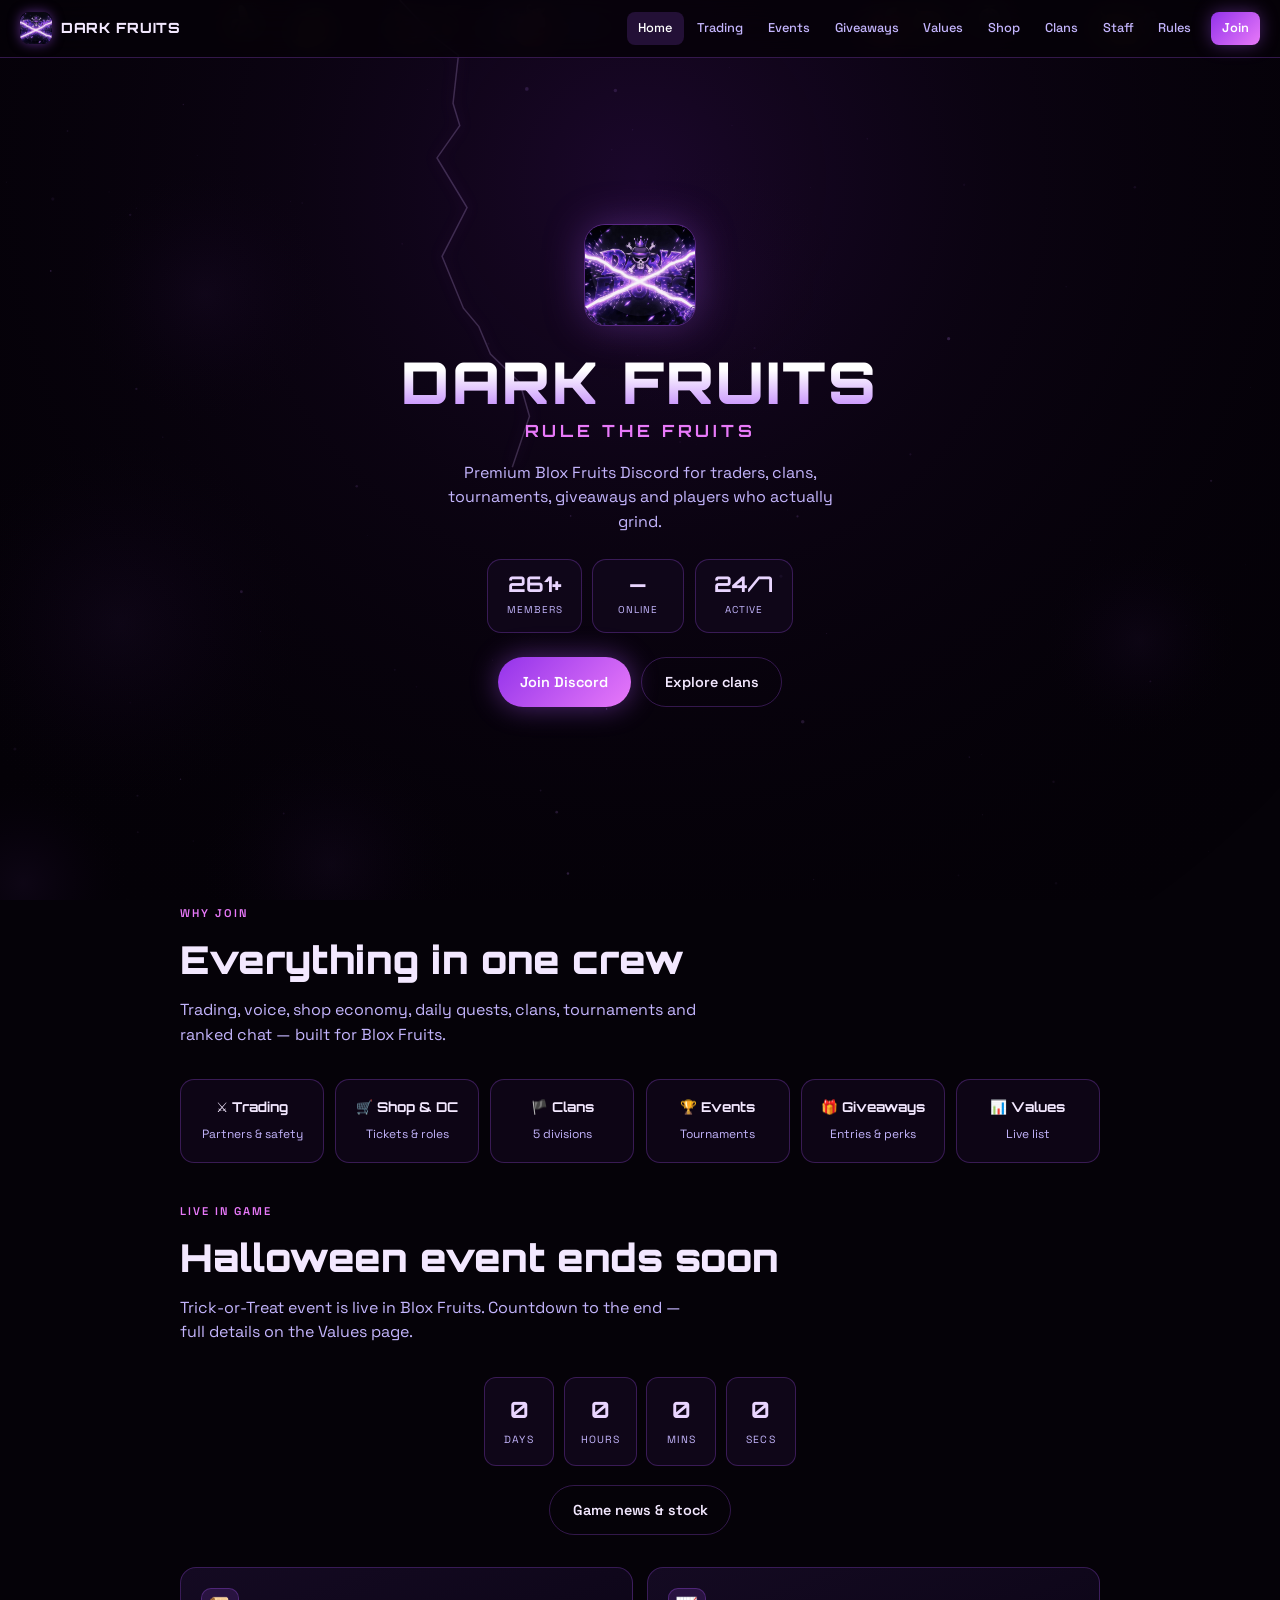
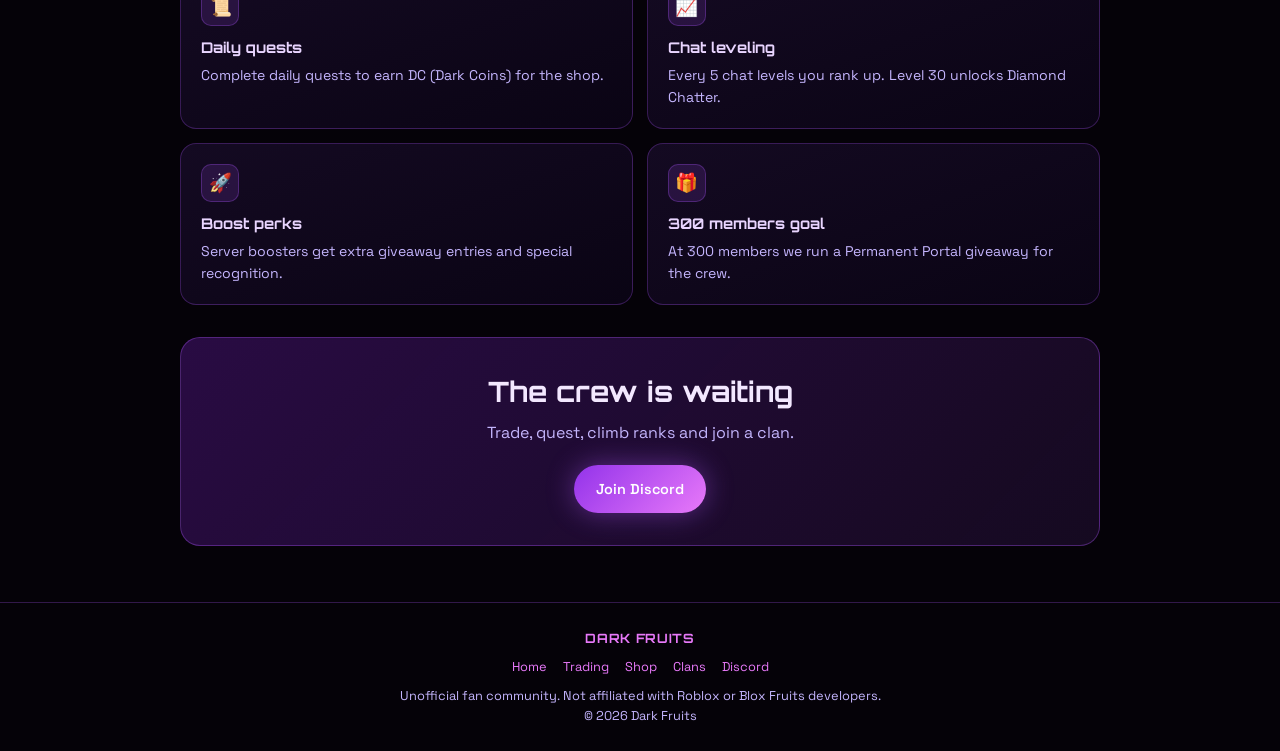
==== commit 4d181a64: "Add files via upload" ====
--- a/index.html
+++ b/index.html
@@ -3,10 +3,9 @@
 <head>
   <meta charset="UTF-8">
   <meta name="viewport" content="width=device-width, initial-scale=1.0">
-  <title>DARK FRUITS — Premium Blox Fruits Discord</title>
-  <meta name="description" content="DARK FRUITS — premium Blox Fruits Discord for trading, giveaways, tournaments and elite players.">
+  <title>DARK FRUITS — DARK FRUITS</title>
+  <meta name="description" content="Premium Blox Fruits Discord — trading, clans, shop, giveaways, tournaments.">
   <link rel="icon" type="image/png" sizes="32x32" href="favicon-32.png">
-  <link rel="apple-touch-icon" href="apple-touch-icon.png">
   <link rel="preconnect" href="https://fonts.googleapis.com">
   <link rel="preconnect" href="https://fonts.gstatic.com" crossorigin>
   <link href="https://fonts.googleapis.com/css2?family=Orbitron:wght@700;900&family=Space+Grotesk:wght@400;500;600;700&display=swap" rel="stylesheet">
@@ -26,30 +25,33 @@
     <a href="events.html">Events</a>
     <a href="giveaways.html">Giveaways</a>
     <a href="values.html">Values</a>
-    <a href="staff.html">Owner</a>
+    <a href="shop.html">Shop</a>
+    <a href="clans.html">Clans</a>
+    <a href="staff.html">Staff</a>
     <a href="rules.html">Rules</a>
     <a href="https://discord.gg/jNrBh8EbQ" class="nav-cta" target="_blank" rel="noopener">Join</a>
   </nav>
   <button class="burger" id="burger" aria-label="Menu">☰</button>
 </header>
-
 <nav class="drawer" id="drawer">
-  <a href="index.html" class="active">Home</a>
+  <a href="index.html">Home</a>
   <a href="trading.html">Trading</a>
   <a href="events.html">Events</a>
   <a href="giveaways.html">Giveaways</a>
   <a href="values.html">Values</a>
-  <a href="staff.html">Owner</a>
+  <a href="shop.html">Shop & DC</a>
+  <a href="clans.html">Clans</a>
+  <a href="staff.html">Staff</a>
   <a href="rules.html">Rules</a>
   <a href="https://discord.gg/jNrBh8EbQ" target="_blank" rel="noopener">Join Discord</a>
 </nav>
 
-<section class="hero" id="home">
+<section class="hero">
   <div class="hero-inner">
     <img src="dark-fruits-logo.gif" alt="DARK FRUITS" class="hero-logo" width="110" height="100">
     <h1>DARK FRUITS</h1>
     <div class="tag">RULE THE FRUITS</div>
-    <p>Premium Blox Fruits Discord for traders, competitors and players who want more than average.</p>
+    <p>Premium Blox Fruits Discord for traders, clans, tournaments, giveaways and players who actually grind.</p>
     <div class="stats-row">
       <div class="stat"><strong id="member-count">—</strong><span>Members</span></div>
       <div class="stat"><strong id="online-count">—</strong><span>Online</span></div>
@@ -57,51 +59,46 @@
     </div>
     <div class="cta-row">
       <a href="https://discord.gg/jNrBh8EbQ" class="btn btn-main" target="_blank" rel="noopener">Join Discord</a>
-      <a href="trading.html" class="btn btn-ghost">Explore</a>
+      <a href="clans.html" class="btn btn-ghost">Explore clans</a>
     </div>
   </div>
 </section>
-
 <div class="page" style="padding-top:0">
   <section class="reveal">
     <div class="page-head">
-      <div class="kicker">What we are</div>
-      <h1>A real Blox Fruits crew</h1>
-      <p>Trading, voice chats, giveaways, tournaments and races — built for people who actually play.</p>
+      <div class="kicker">Why join</div>
+      <h1>Everything in one crew</h1>
+      <p>Trading, voice, shop economy, daily quests, clans, tournaments and ranked chat — built for Blox Fruits.</p>
     </div>
     <div class="quick">
-      <a href="trading.html"><strong>⚔️ Trading</strong><span>Partners & offers</span></a>
-      <a href="events.html"><strong>🏆 Events</strong><span>Tournaments & races</span></a>
-      <a href="giveaways.html"><strong>🎁 Giveaways</strong><span>Win fruits</span></a>
-      <a href="values.html"><strong>📊 Values</strong><span>Live trade list</span></a>
-      <a href="staff.html"><strong>👑 Owner</strong><span>dark_angel01</span></a>
-      <a href="rules.html"><strong>📜 Rules</strong><span>Stay safe</span></a>
+      <a href="trading.html"><strong>⚔️ Trading</strong><span>Partners & safety</span></a>
+      <a href="shop.html"><strong>🛒 Shop & DC</strong><span>Tickets & roles</span></a>
+      <a href="clans.html"><strong>🏴 Clans</strong><span>5 divisions</span></a>
+      <a href="events.html"><strong>🏆 Events</strong><span>Tournaments</span></a>
+      <a href="giveaways.html"><strong>🎁 Giveaways</strong><span>Entries & perks</span></a>
+      <a href="values.html"><strong>📊 Values</strong><span>Live list</span></a>
     </div>
   </section>
-
-  <section class="reveal" style="margin-top:2.5rem">
+  <section class="reveal" style="margin-top:2.2rem">
+    <div class="page-head">
+      <div class="kicker">Live in game</div>
+      <h1>Halloween event ends soon</h1>
+      <p>Trick-or-Treat event is live in Blox Fruits. Countdown to the end — full details on the Values page.</p>
+    </div>
+    <div class="countdown" id="event-countdown"></div>
+    <p class="reveal" style="text-align:center;margin-top:1rem"><a href="values.html" class="btn btn-ghost">Game news & stock</a></p>
+  </section>
+  <section class="reveal" style="margin-top:2rem">
     <div class="bento">
-      <div class="tile">
-        <div class="icon">🎙️</div>
-        <h3>Voice chats</h3>
-        <p>Trade live, team up, hang out or just talk with the crew anytime.</p>
-      </div>
-      <div class="tile">
-        <div class="icon">🛡️</div>
-        <h3>Anti-scam focus</h3>
-        <p>Clear trading rules and staff who take reports seriously.</p>
-      </div>
-      <div class="tile wide">
-        <div class="icon">🌊</div>
-        <h3>Blox Fruits only</h3>
-        <p>Everything here is built around Blox Fruits — fruits, trades, events and the grind.</p>
-      </div>
+      <div class="tile"><div class="icon">📜</div><h3>Daily quests</h3><p>Complete daily quests to earn DC (Dark Coins) for the shop.</p></div>
+      <div class="tile"><div class="icon">📈</div><h3>Chat leveling</h3><p>Every 5 chat levels you rank up. Level 30 unlocks Diamond Chatter.</p></div>
+      <div class="tile"><div class="icon">🚀</div><h3>Boost perks</h3><p>Server boosters get extra giveaway entries and special recognition.</p></div>
+      <div class="tile"><div class="icon">🎁</div><h3>300 members goal</h3><p>At 300 members we run a Permanent Portal giveaway for the crew.</p></div>
     </div>
   </section>
-
   <div class="cta-band reveal">
-    <h2>Ready to join?</h2>
-    <p>Jump into Discord and start trading with the crew.</p>
+    <h2>The crew is waiting</h2>
+    <p>Trade, quest, climb ranks and join a clan.</p>
     <a href="https://discord.gg/jNrBh8EbQ" class="btn btn-main" target="_blank" rel="noopener">Join Discord</a>
   </div>
 </div>
@@ -111,13 +108,11 @@
   <div class="foot-links">
     <a href="index.html">Home</a>
     <a href="trading.html">Trading</a>
-    <a href="events.html">Events</a>
-    <a href="values.html">Values</a>
+    <a href="shop.html">Shop</a>
+    <a href="clans.html">Clans</a>
     <a href="https://discord.gg/jNrBh8EbQ" target="_blank" rel="noopener">Discord</a>
   </div>
   <p>Unofficial fan community. Not affiliated with Roblox or Blox Fruits developers.</p>
   <p>© <span id="year"></span> Dark Fruits</p>
 </footer>
 <script src="app.js"></script>
-</body>
-</html>
--- a/styles.css
+++ b/styles.css
@@ -286,3 +286,88 @@
   .nav-links { display: none; }
   .burger { display: grid; place-items: center; }
 }
+
+/* Clans */
+.clan-grid{display:grid;grid-template-columns:repeat(auto-fit,minmax(160px,1fr));gap:.75rem}
+.clan{
+  background:linear-gradient(160deg,#160a24,#0a0414);
+  border:1px solid var(--line);border-radius:16px;padding:1.15rem;text-align:center;transition:.25s
+}
+.clan:hover{border-color:rgba(192,132,252,.55);transform:translateY(-3px)}
+.clan .emoji{font-size:1.6rem;margin-bottom:.4rem}
+.clan h3{font-family:var(--display);font-size:.88rem;margin-bottom:.25rem;color:#e9d5ff}
+.clan p{font-size:.8rem;color:var(--muted)}
+
+/* Staff cards */
+.staff-grid{display:grid;grid-template-columns:repeat(auto-fit,minmax(180px,1fr));gap:.9rem}
+.staff-card{
+  background:linear-gradient(160deg,#160a24,#0a0414);
+  border:1px solid var(--line);border-radius:16px;padding:1.25rem;text-align:center
+}
+.staff-card.owner{border-color:rgba(251,191,36,.45);box-shadow:0 0 28px rgba(251,191,36,.12)}
+.staff-av{
+  width:64px;height:64px;border-radius:50%;margin:0 auto .7rem;
+  background:linear-gradient(135deg,#7e22ce,#e879f9);
+  display:grid;place-items:center;font-size:1.5rem;font-weight:700;color:#fff
+}
+.staff-card h3{font-family:var(--display);font-size:.95rem;margin-bottom:.15rem}
+.staff-card .role{color:var(--pink);font-size:.75rem;font-weight:600;letter-spacing:.06em;margin-bottom:.5rem}
+.staff-card p{font-size:.82rem;color:var(--muted)}
+
+/* Shop */
+.shop-grid{display:grid;grid-template-columns:1fr;gap:.65rem}
+.shop-item{
+  display:flex;gap:.9rem;align-items:flex-start;
+  background:rgba(18,8,28,.7);border:1px solid var(--line);
+  border-radius:14px;padding:1rem 1.1rem
+}
+.shop-item .price{
+  font-family:var(--display);font-size:.85rem;color:#fbbf24;white-space:nowrap;min-width:4.5rem
+}
+.shop-item h3{font-size:.95rem;margin-bottom:.2rem}
+.shop-item p{font-size:.82rem;color:var(--muted)}
+
+/* Level ranks */
+.ranks{display:flex;flex-direction:column;gap:.5rem}
+.rank{
+  display:flex;justify-content:space-between;align-items:center;gap:1rem;
+  background:rgba(18,8,28,.65);border:1px solid var(--line);
+  border-radius:12px;padding:.75rem 1rem;font-size:.9rem
+}
+.rank strong{color:#e9d5ff}
+.rank span{color:var(--muted);font-size:.8rem}
+
+/* Countdown */
+.countdown{
+  display:flex;justify-content:center;gap:.6rem;flex-wrap:wrap;margin:1.2rem 0
+}
+.cd-box{
+  background:rgba(18,8,28,.85);border:1px solid var(--line);
+  border-radius:12px;padding:.85rem 1rem;min-width:70px;text-align:center
+}
+.cd-box strong{display:block;font-family:var(--display);font-size:1.4rem;color:#e9d5ff}
+.cd-box span{font-size:.65rem;letter-spacing:.1em;text-transform:uppercase;color:var(--muted)}
+
+/* Floating fruit decor */
+.fruit-layer{position:fixed;inset:0;z-index:0;pointer-events:none;overflow:hidden}
+.fruit-float{
+  position:absolute;font-size:1.4rem;opacity:.12;
+  animation:fruitDrift linear infinite
+}
+@keyframes fruitDrift{
+  0%{transform:translateY(100vh) rotate(0deg)}
+  100%{transform:translateY(-10vh) rotate(360deg)}
+}
+
+.channel-link{
+  display:inline-flex;align-items:center;gap:.4rem;
+  color:var(--pink);font-weight:600;text-decoration:none;font-size:.9rem
+}
+.channel-link:hover{text-decoration:underline}
+
+.info-list{list-style:none;display:flex;flex-direction:column;gap:.55rem}
+.info-list li{
+  background:rgba(18,8,28,.65);border:1px solid var(--line);
+  border-radius:12px;padding:.85rem 1rem;font-size:.9rem;color:var(--muted)
+}
+.info-list li strong{color:#e9d5ff}
